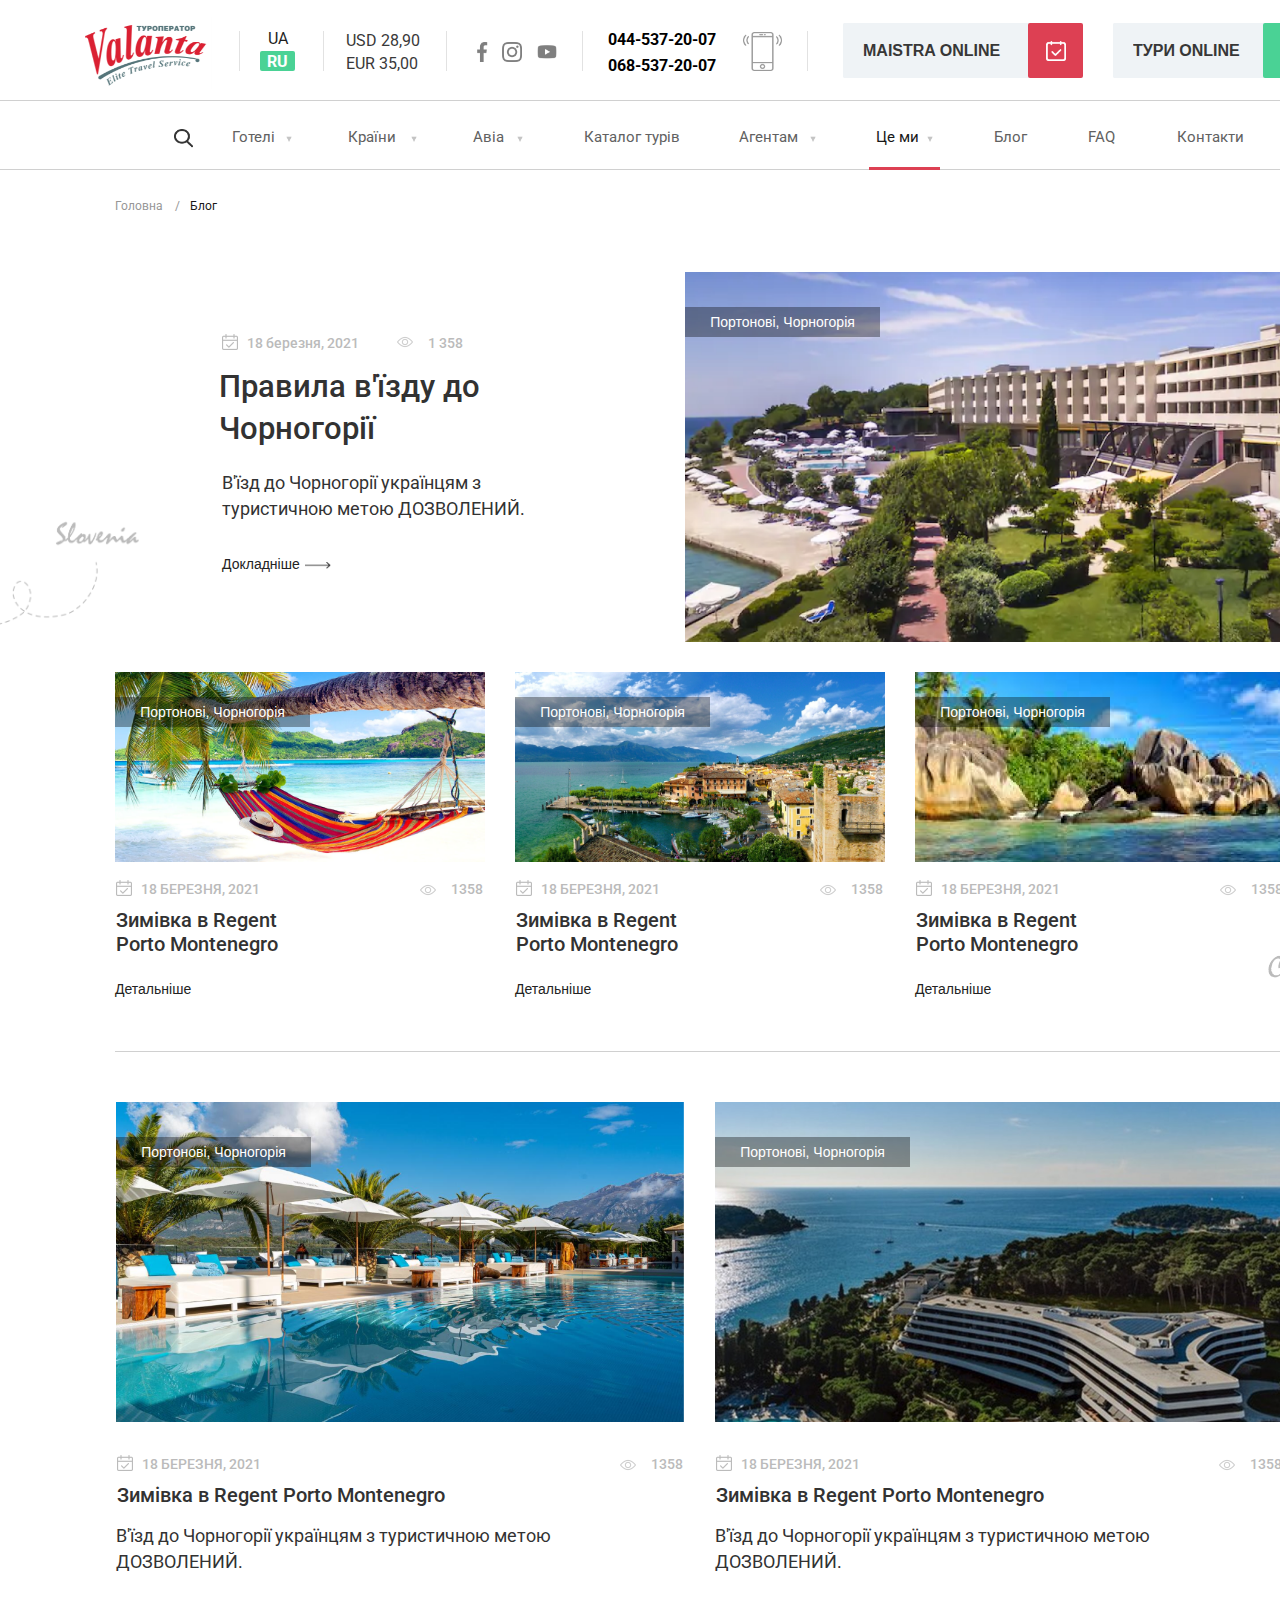
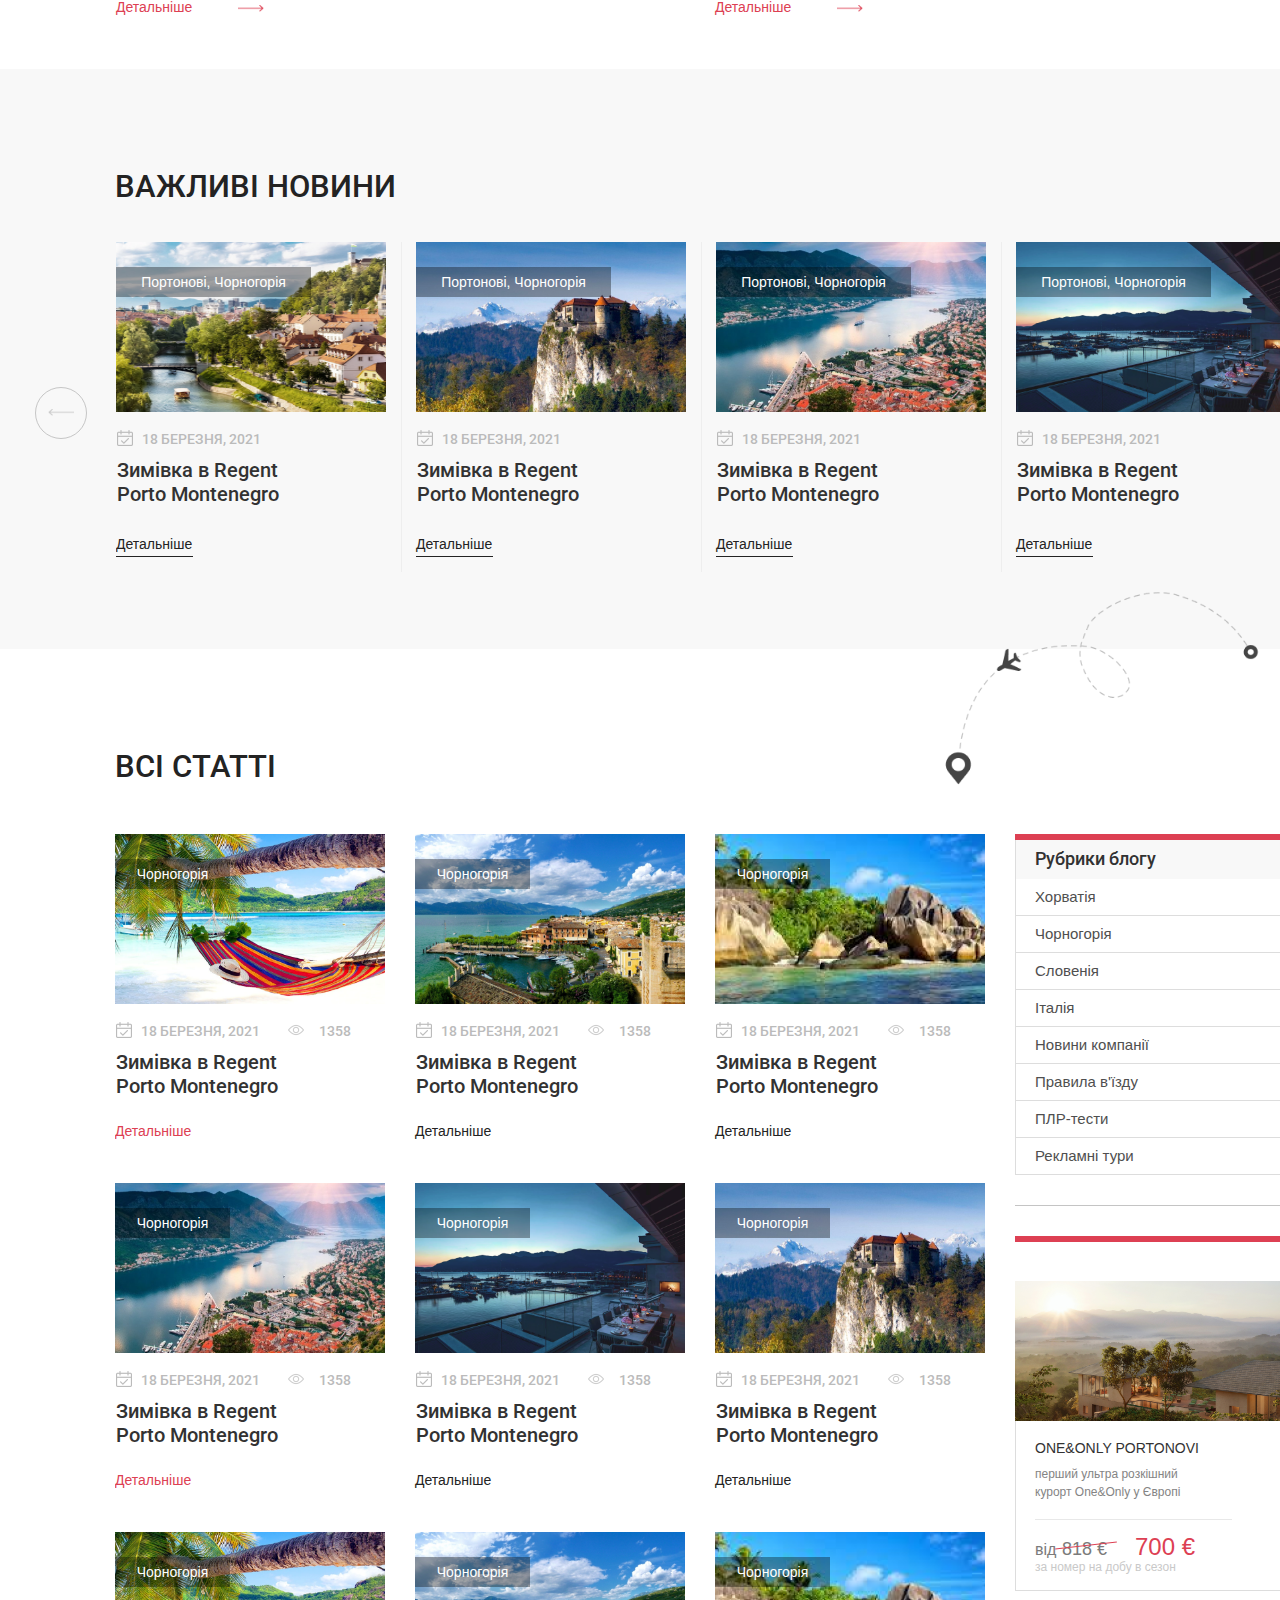
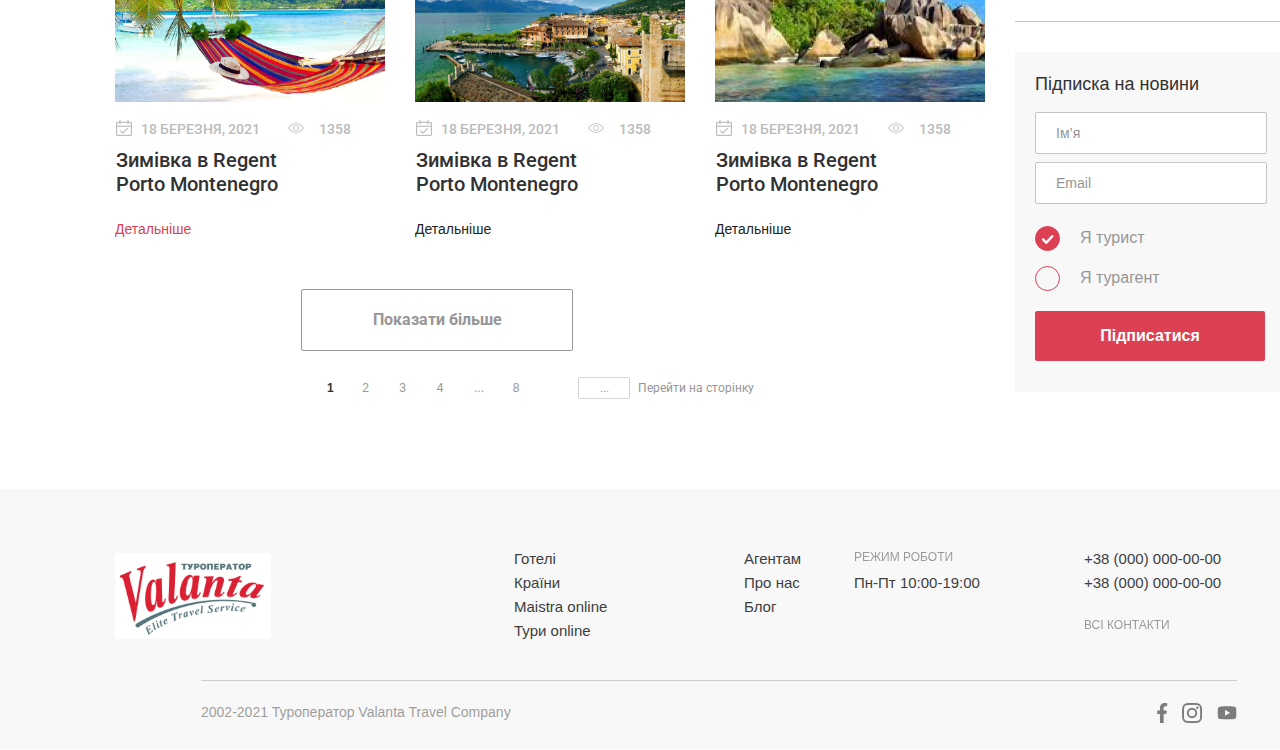
==== index4.html @ 63a4c978 "Project last" ====
<!DOCTYPE html>
<html lang="en">

<head>
    <meta charset="UTF-8">
    <meta http-equiv="X-UA-Compatible" content="IE=edge">
    <meta name="viewport" content="width=device-width, initial-scale=1.0">
    <link href="css/style4.css" rel="stylesheet">
    <link rel="stylesheet" href="./css/all.css">
    <link rel="preconnect" href="https://fonts.googleapis.com">
    <link rel="preconnect" href="https://fonts.gstatic.com" crossorigin>
    <link href="https://fonts.googleapis.com/css2?family=Roboto&display=swap" rel="stylesheet">
    <title>Last Project</title>
</head>

<body>
    <div class="top-line"></div>
    <div class="list-bottom-line"></div>
    <div class="main">
        <div class="top">
            <div class="top-block1">
                <img src="img/logo (1) 1.png">
            </div>
            <div class="dash"></div>
            <div class="top-block2">
                <div class="UA">UA</div>
                <div class="top-blockRU">
                    <div class="RU">RU</div>
                </div>
            </div>
            <div class="dash2"></div>
            <div class="top-block3">
                <div class="cost-1">USD 28,90</div>
                <div class="cost-2">EUR 35,00</div>
            </div>
            <div class="dash3"></div>
            <div class="top-block4">
                <div class="facebook"></div>
                <div class="instagram"></div>
                <div class="youtube"></div>
            </div>
            <div class="dash4"></div>
            <div class="top-block5">
                <div class="number-1">044-537-20-07</div>
                <div class="number-2">068-537-20-07</div>
            </div>
            <div class="smartphone-icon"></div>
            <div class="dash5"></div>
            <form class="top-block6">
                <div class="Maistra-block">
                    <input class="Maistra-ONLINE" placeholder="Maistra ONLINE">
                    <a href="#" class="Maistra-btn">
                        <div class="Check-icon-1"></div>
                    </a>
                </div>
                <div class="TOURS-block">
                    <input class="TOURS-ONLINE" placeholder="Тури ONLINE">
                    <a href="#" class="TOURS-btn">
                        <div class="Check-icon-2"></div>
                    </a>
                </div>
            </form>
        </div>
        <div class="list">
            <div class="search-icon"></div>
            <div class="list-hotels">
                <a href="./index.html" class="list-hotels-link">Готелі
                    <div class="list-polygon-icon-1"></div>
                    <div class="hotels-red-overflow">
                        <div class="hotels-red"></div>
                    </div>
                </a>
                <div class="hotels-block-overflow">
                    <div class="hb-list">
                        <div class="hb-txt-div-1">
                            <a href="./index.html#best-hotels" class="hb-txt">Best hotels</a>
                        </div>
                        <div class="hb-txt-div-2">
                            <a href="./index.html#actual-tours" class="hb-txt">Актуальні тури</a>
                        </div>
                        <div class="hb-txt-div-3">
                            <a href="./index.html#important-news" class="hb-txt">Важливі новини</a>
                        </div>
                        <div class="hb-txt-div-4">
                            <a href="./index.html#blog" class="hb-txt">Блог</a>
                        </div>
                        <div class="hb-txt-div-5">
                            <a href="./index.html#why-choose" class="hb-txt">Чому вибирають нас</a>
                        </div>
                        <div class="hb-txt-div-6">
                            <a href="./index.html#rest-premium-class" class="hb-txt">Відпочинок преміум класу</a>
                        </div>
                        <div class="hb-txt-div-7">
                            <a href="./index.html#exclusive-service" class="hb-txt">Ексклюзивний консьєрж сервіс</a>
                        </div>
                        <div class="hb-txt-div-8">
                            <a href ="./index.html#take-konsultation" class="hb-txt">Отримати консультацію фахівця</a>
                        </div>
                        <div class="hb-txt-div-9">
                            <a href="./index.html#valanta-travel-company" class="hb-txt-1">VALANTA TRAVEL COMPANY у цифрах</a>
                        </div>
                        <div class="hb-txt-div-10">
                            <a href="./index.html#we-proude-of" class="hb-txt">Партнерство з компаніями</a>
                        </div>
                        <div class="hb-txt-div-11">
                            <a href="./index.html#we-offer-exclusive" class="hb-txt-1">Ексклюзивні і справжні вигідні умови співпраці</a>
                        </div>
                    </div>
                </div>
            </div>
            <div class="list-countries">
                <a href="#" class="list-countries-link">Країни
                    <div class="list-polygon-icon-2"></div>
                    <div class="countries-red-overflow">
                        <div class="countries-red"></div>
                    </div>
                </a>
                <div class="countries-block-overflow">
                    <div class="cb-list">
                        <div class="cb-txt-div-1">
                            <a href="#" class="cb-txt">Чартерные рейсы в Хорватию</a>
                        </div>
                        <div class="cb-txt-div-2">
                            <a href="#" class="cb-txt">Регулярные рейсы в Хорватию</a>
                        </div>
                        <div class="cb-txt-div-3">
                            <a href="#" class="cb-txt">Чартерные рейсы в Черногорию</a>
                        </div>
                        <div class="cb-txt-div-4">
                            <a href="#" class="cb-txt">Регулярные рейсы в Черногорию</a>
                        </div>
                        <div class="cb-txt-div-5">
                            <a href="#" class="cb-txt">Авиаперелеты в Италию</a>
                        </div>
                        <div class="cb-txt-div-6">
                            <a href="#" class="cb-txt">Авиаперелеты в Словению</a>
                        </div>
                        <div class="cb-txt-div-7">
                            <a href="#" class="cb-txt">Авиаперелеты по всему миру</a>
                        </div>
                    </div>
                </div>
            </div>
            <div class="list-avia">
                <a href="#" class="list-avia-link">Авіа
                    <div class="list-polygon-icon-3"></div>
                    <div class="avia-red-overflow">
                        <div class="avia-red"></div>
                    </div>
                </a>
                <div class="avia-block-overflow">
                    <div class="ab-list">
                        <div class="ab-txt-div-1">
                            <a href="./index5-1.html" class="ab-txt">Чартерные рейсы в Хорватию</a>
                        </div>
                        <div class="ab-txt-div-2">
                            <a href="#" class="ab-txt">Регулярные рейсы в Хорватию</a>
                        </div>
                        <div class="ab-txt-div-3">
                            <a href="#" class="ab-txt">Чартерные рейсы в Черногорию</a>
                        </div>
                        <div class="ab-txt-div-4">
                            <a href="#" class="ab-txt">Регулярные рейсы в Черногорию</a>
                        </div>
                        <div class="ab-txt-div-5">
                            <a href="#" class="ab-txt">Авиаперелеты в Италию</a>
                        </div>
                        <div class="ab-txt-div-6">
                            <a href="#" class="ab-txt">Авиаперелеты в Словению</a>
                        </div>
                        <div class="ab-txt-div-7">
                            <a href="#" class="ab-txt">Авиаперелеты по всему миру</a>
                        </div>
                    </div>
                </div>
            </div>
            <div class="list-catalog">
                <a href="#" class="list-catalog-link">Каталог турів
                    <div class="catalog-red-overflow">
                        <div class="catalog-red"></div>
                    </div>
                </a>
            </div>
            <div class="list-agents">
                <a href="#" class="list-agents-link">Агентам
                    <div class="list-polygon-icon-4"></div>
                    <div class="agents-red-overflow">
                        <div class="agents-red"></div>
                    </div>
                </a>
                <div class="agents-block-overflow">
                    <div class="agb-list">
                        <div class="agb-txt-div-1">
                            <a href="#" class="agb-txt">Чартерные рейсы в Хорватию</a>
                        </div>
                        <div class="agb-txt-div-2">
                            <a href="#" class="agb-txt">Регулярные рейсы в Хорватию</a>
                        </div>
                        <div class="agb-txt-div-3">
                            <a href="#" class="agb-txt">Чартерные рейсы в Черногорию</a>
                        </div>
                        <div class="agb-txt-div-4">
                            <a href="#" class="agb-txt">Регулярные рейсы в Черногорию</a>
                        </div>
                        <div class="agb-txt-div-5">
                            <a href="#" class="agb-txt">Авиаперелеты в Италию</a>
                        </div>
                        <div class="agb-txt-div-6">
                            <a href="#" class="agb-txt">Авиаперелеты в Словению</a>
                        </div>
                        <div class="agb-txt-div-7">
                            <a href="#" class="agb-txt">Авиаперелеты по всему миру</a>
                        </div>
                    </div>
                </div>
            </div>
            <div class="list-WE">
                <a href="./index6.html" class="list-WE-link" autofocus>Це ми
                    <div class="list-polygon-icon-5"></div>
                    <div class="WE-red-overflow">
                        <div class="WE-red"></div>
                    </div>
                </a>
                <div class="WE-block-overflow">
                    <div class="wb-list">
                        <div class="wb-txt-div-1">
                            <a href="./index6.html#ac-rest-premium-class" class="wb-txt">Преміум відпочинок</a>
                        </div>
                        <div class="wb-txt-div-2">
                            <a href="./index6.html#we-are-your-choise" class="wb-txt">Ми на 100% ваш вибір</a>
                        </div>
                        <div class="wb-txt-div-3">
                            <a href="./index6.html#our-team" class="wb-txt">Наш колектив</a>
                        </div>
                        <div class="wb-txt-div-4">
                            <a href="./index6.html#requisites" class="wb-txt">Реквізити</a>
                        </div>
                        <div class="wb-txt-div-5">
                            <a href="./index6.html#five-points" class="wb-txt-1">Співпраця з туроператором Valanta Travel Company</a>
                        </div>
                    </div>
                </div>
            </div>
            <div class="list-blog">
                <a href="./index4.html" class="list-blog-link" autofocus>Блог
                    <div class="blog-red-overflow">
                        <div class="blog-red"></div>
                    </div>
                </a>
            </div>
            <div class="list-FAQ">
                <a href="./index3.html" class="list-FAQ-link">FAQ
                    <div class="FAQ-red-overflow">
                        <div class="FAQ-red"></div>
                    </div>
                </a>
            </div>
            <div class="list-contacts">
                <a href="./index2.html" class="list-contacts-link">Контакти
                    <div class="contacts-red-overflow">
                        <div class="contacts-red"></div>
                    </div>
                </a>
            </div>
        </div>
        <div class="blog-rules">
            <a href="./index.html" class="br-link-1">Головна</a>
            <div class="br-link-dash">/</div>
            <a href="./index4.html" class="br-link-2">Блог</a>
            <div class="br-date-icon"></div>
            <div class="br-date">18 березня, 2021</div>
            <div class="br-views-icon"></div>
            <div class="br-views">1 358</div>
            <div class="blog-rules-txt">Правила в'їзду до Чорногорії</div>
            <div class="br-txt">В'їзд до Чорногорії українцям з туристичною метою ДОЗВОЛЕНИЙ.</div>
            <div class="br-slovenia"></div>
            <a href="#" class="br-more">Докладніше</a>
            <div class="br-more-arrow"></div>
            <div class="br-portnovi">
                <div class="br-portnovi-txt">Портонові, Чорногорія</div>
            </div>
            <div class="br-block-1">
                <div class="br-block-picture-1">
                    <div class="br-picture-txt">Портонові, Чорногорія</div>
                </div>
                <div class="br-block-date-icon"></div>
                <div class="br-block-date-txt">18 березня, 2021</div>
                <div class="br-block-eye-icon"></div>
                <div class="br-block-eye-number">1358</div>
                <div class="br-block-txt">Зимівка в Regent Porto Montenegro</div>
                <a href="#" class="br-block-more-btn-arrow-point"></a>
                <a href="#" class="br-block-more-btn">Детальніше</a>
                <div class="br-block-more-btn-arrow"></div>
            </div>
            <div class="br-block-2">
                <div class="br-block-picture-2">
                    <div class="br-picture-txt">Портонові, Чорногорія</div>
                </div>
                <div class="br-block-date-icon"></div>
                <div class="br-block-date-txt">18 березня, 2021</div>
                <div class="br-block-eye-icon"></div>
                <div class="br-block-eye-number">1358</div>
                <div class="br-block-txt">Зимівка в Regent Porto Montenegro</div>
                <a href="#" class="br-block-more-btn-arrow-point"></a>
                <a href="#" class="br-block-more-btn">Детальніше</a>
                <div class="br-block-more-btn-arrow"></div>
            </div>
            <div class="br-block-3">
                <div class="br-block-picture-3">
                    <div class="br-picture-txt">Портонові, Чорногорія</div>
                </div>
                <div class="br-block-date-icon"></div>
                <div class="br-block-date-txt">18 березня, 2021</div>
                <div class="br-block-eye-icon"></div>
                <div class="br-block-eye-number">1358</div>
                <div class="br-block-txt">Зимівка в Regent Porto Montenegro</div>
                <a href="#" class="br-block-more-btn-arrow-point"></a>
                <a href="#" class="br-block-more-btn">Детальніше</a>
                <div class="br-block-more-btn-arrow"></div>
            </div>
            <div class="br-croatia"></div>
            <div class="br-line"></div>
            <div class="br-block-4">
                <div class="br-block-picture-4">
                    <div class="br-picture-txt-45">Портонові, Чорногорія</div>
                </div>
                <div class="br-block-date-icon-45"></div>
                <div class="br-block-date-txt-45">18 березня, 2021</div>
                <div class="br-block-eye-icon-45"></div>
                <div class="br-block-eye-number-45">1358</div>
                <div class="br-block-txt-45">Зимівка в Regent Porto Montenegro</div>
                <div class="br-block-txt-2-45">В'їзд до Чорногорії українцям з туристичною метою ДОЗВОЛЕНИЙ.</div>
                <a href="#" class="br-block-more-btn-arrow-45"></a>
                <a href="#" class="br-block-more-btn-45">Детальніше</a>
            </div>
            <div class="br-block-5">
                <div class="br-block-picture-5">
                    <div class="br-picture-txt-45">Портонові, Чорногорія</div>
                </div>
                <div class="br-block-date-icon-45"></div>
                <div class="br-block-date-txt-45">18 березня, 2021</div>
                <div class="br-block-eye-icon-45"></div>
                <div class="br-block-eye-number-45">1358</div>
                <div class="br-block-txt-45">Зимівка в Regent Porto Montenegro</div>
                <div class="br-block-txt-2-45">В'їзд до Чорногорії українцям з туристичною метою ДОЗВОЛЕНИЙ.</div>
                <a href="#" class="br-block-more-btn-arrow-45"></a>
                <a href="#" class="br-block-more-btn-45">Детальніше</a>
            </div>
        </div>
        <div class="blog-important-news">
            <div class="blog-important-news-txt">ВАЖЛИВІ НОВИНИ</div>
            <input checked type="radio" name="bin-point" id="bin-switch1">
            <input type="radio" name="bin-point" id="bin-switch2">
            <input type="radio" name="bin-point" id="bin-switch3">
            <input type="radio" name="bin-point" id="bin-switch4">
            <input type="radio" name="bin-point" id="bin-switch5">
            <div class="blog-important-news-overflow">
                <div class="blog-important-news-all">
                    <div class="bin-block-1">
                        <div class="bin-picture-1">
                            <div class="bin-picture-txt">Портонові, Чорногорія</div>
                        </div>
                        <div class="bin-date-icon"></div>
                        <div class="bin-date-txt">18 березня, 2021</div>
                        <div class="bin-txt">Зимівка в Regent Porto Montenegro</div>
                        <a href="#" class="bin-more-btn">Детальніше</a>
                    </div>
                    <div class="bin-vertical-line"></div>
                    <div class="bin-block-2">
                        <div class="bin-picture-2">
                            <div class="bin-picture-txt">Портонові, Чорногорія</div>
                        </div>
                        <div class="bin-date-icon"></div>
                        <div class="bin-date-txt">18 березня, 2021</div>
                        <div class="bin-txt">Зимівка в Regent Porto Montenegro</div>
                        <a href="#" class="bin-more-btn">Детальніше</a>
                    </div>
                    <div class="bin-vertical-line"></div>
                    <div class="bin-block-3">
                        <div class="bin-picture-3">
                            <div class="bin-picture-txt">Портонові, Чорногорія</div>
                        </div>
                        <div class="bin-date-icon"></div>
                        <div class="bin-date-txt">18 березня, 2021</div>
                        <div class="bin-txt">Зимівка в Regent Porto Montenegro</div>
                        <a href="#" class="bin-more-btn">Детальніше</a>
                    </div>
                    <div class="bin-vertical-line"></div>
                    <div class="bin-block-4">
                        <div class="bin-picture-4">
                            <div class="bin-picture-txt">Портонові, Чорногорія</div>
                        </div>
                        <div class="bin-date-icon"></div>
                        <div class="bin-date-txt">18 березня, 2021</div>
                        <div class="bin-txt">Зимівка в Regent Porto Montenegro</div>
                        <a href="#" class="bin-more-btn">Детальніше</a>
                    </div>
                    <div class="bin-vertical-line"></div>
                    <div class="bin-block-1">
                        <div class="bin-picture-1">
                            <div class="bin-picture-txt">Портонові, Чорногорія</div>
                        </div>
                        <div class="bin-date-icon"></div>
                        <div class="bin-date-txt">18 березня, 2021</div>
                        <div class="bin-txt">Зимівка в Regent Porto Montenegro</div>
                        <a href="#" class="bin-more-btn">Детальніше</a>
                    </div>
                    <div class="bin-vertical-line"></div>
                    <div class="bin-block-2">
                        <div class="bin-picture-2">
                            <div class="bin-picture-txt">Портонові, Чорногорія</div>
                        </div>
                        <div class="bin-date-icon"></div>
                        <div class="bin-date-txt">18 березня, 2021</div>
                        <div class="bin-txt">Зимівка в Regent Porto Montenegro</div>
                        <a href="#" class="bin-more-btn">Детальніше</a>
                    </div>
                    <div class="bin-vertical-line"></div>
                    <div class="bin-block-3">
                        <div class="bin-picture-3">
                            <div class="bin-picture-txt">Портонові, Чорногорія</div>
                        </div>
                        <div class="bin-date-icon"></div>
                        <div class="bin-date-txt">18 березня, 2021</div>
                        <div class="bin-txt">Зимівка в Regent Porto Montenegro</div>
                        <a href="#" class="bin-more-btn">Детальніше</a>
                    </div>
                    <div class="bin-vertical-line"></div>
                    <div class="bin-block-4-4">
                        <div class="bin-picture-4">
                            <div class="bin-picture-txt">Портонові, Чорногорія</div>
                        </div>
                        <div class="bin-date-icon"></div>
                        <div class="bin-date-txt">18 березня, 2021</div>
                        <div class="bin-txt">Зимівка в Regent Porto Montenegro</div>
                        <a href="#" class="bin-more-btn">Детальніше</a>
                    </div>
                </div>
            </div>
            <div class="bin-labels">
                <label class="bin-label1" for="bin-switch1"></label>
                <label class="bin-label2" for="bin-switch2"></label>
                <label class="bin-label3" for="bin-switch3"></label>
                <label class="bin-label4" for="bin-switch4"></label>
                <label class="bin-label5" for="bin-switch5"></label>
            </div>
        </div>
        <input checked type="radio" name="baa-point-more-less" id="baa-switch-less">
        <input type="radio" name="baa-point-more-less" id="baa-switch-more">
        <div class="blog-all-articles">
            <div class="b-airplane"></div>
            <div class="blog-all-articles-txt">всі статті</div>
            <input checked type="radio" name="baa-point" id="baa-switch1">
            <input type="radio" name="baa-point" id="baa-switch2">
            <input type="radio" name="baa-point" id="baa-switch3">
            <input type="radio" name="baa-point" id="baa-switch4">
            <input type="radio" name="baa-point" id="baa-switch5">
            <input type="radio" name="baa-point" id="baa-switch6">
            <input type="radio" name="baa-point" id="baa-switch7">
            <input type="radio" name="baa-point" id="baa-switch8">
            <input type="radio" name="baa-point" id="baa-switchd">
            <div class="blog-all-articles-overflow">
                <div class="blog-all-articles-all">
                    <div class="baa-block-1">
                        <div class="baa-block-picture-1">
                            <div class="baa-picture-txt">Чорногорія</div>
                        </div>
                        <div class="baa-block-date-icon"></div>
                        <div class="baa-block-date-txt">18 березня, 2021</div>
                        <div class="baa-block-eye-icon"></div>
                        <div class="baa-block-eye-number">1358</div>
                        <div class="baa-block-txt">Зимівка в Regent Porto Montenegro</div>
                        <a href="#" class="baa-block-more-btn-arrow-point"></a>
                        <a href="#" class="baa-block-more-btn">Детальніше</a>
                        <div class="baa-block-more-btn-arrow"></div>
                    </div>
                    <div class="baa-block-2">
                        <div class="baa-block-picture-2">
                            <div class="baa-picture-txt">Чорногорія</div>
                        </div>
                        <div class="baa-block-date-icon"></div>
                        <div class="baa-block-date-txt">18 березня, 2021</div>
                        <div class="baa-block-eye-icon"></div>
                        <div class="baa-block-eye-number">1358</div>
                        <div class="baa-block-txt">Зимівка в Regent Porto Montenegro</div>
                        <a href="#" class="baa-block-more-btn-arrow-point"></a>
                        <a href="#" class="baa-block-more-btn">Детальніше</a>
                        <div class="baa-block-more-btn-arrow"></div>
                    </div>
                    <div class="baa-block-3">
                        <div class="baa-block-picture-3">
                            <div class="baa-picture-txt">Чорногорія</div>
                        </div>
                        <div class="baa-block-date-icon"></div>
                        <div class="baa-block-date-txt">18 березня, 2021</div>
                        <div class="baa-block-eye-icon"></div>
                        <div class="baa-block-eye-number">1358</div>
                        <div class="baa-block-txt">Зимівка в Regent Porto Montenegro</div>
                        <a href="#" class="baa-block-more-btn-arrow-point"></a>
                        <a href="#" class="baa-block-more-btn">Детальніше</a>
                        <div class="baa-block-more-btn-arrow"></div>
                    </div>
                    <div class="baa-block-4">
                        <div class="baa-block-picture-4">
                            <div class="baa-picture-txt">Чорногорія</div>
                        </div>
                        <div class="baa-block-date-icon"></div>
                        <div class="baa-block-date-txt">18 березня, 2021</div>
                        <div class="baa-block-eye-icon"></div>
                        <div class="baa-block-eye-number">1358</div>
                        <div class="baa-block-txt">Зимівка в Regent Porto Montenegro</div>
                        <a href="#" class="baa-block-more-btn-arrow-point"></a>
                        <a href="#" class="baa-block-more-btn">Детальніше</a>
                        <div class="baa-block-more-btn-arrow"></div>
                    </div>
                    <div class="baa-block-5">
                        <div class="baa-block-picture-5">
                            <div class="baa-picture-txt">Чорногорія</div>
                        </div>
                        <div class="baa-block-date-icon"></div>
                        <div class="baa-block-date-txt">18 березня, 2021</div>
                        <div class="baa-block-eye-icon"></div>
                        <div class="baa-block-eye-number">1358</div>
                        <div class="baa-block-txt">Зимівка в Regent Porto Montenegro</div>
                        <a href="#" class="baa-block-more-btn-arrow-point"></a>
                        <a href="#" class="baa-block-more-btn">Детальніше</a>
                        <div class="baa-block-more-btn-arrow"></div>
                    </div>
                    <div class="baa-block-6">
                        <div class="baa-block-picture-6">
                            <div class="baa-picture-txt">Чорногорія</div>
                        </div>
                        <div class="baa-block-date-icon"></div>
                        <div class="baa-block-date-txt">18 березня, 2021</div>
                        <div class="baa-block-eye-icon"></div>
                        <div class="baa-block-eye-number">1358</div>
                        <div class="baa-block-txt">Зимівка в Regent Porto Montenegro</div>
                        <a href="#" class="baa-block-more-btn-arrow-point"></a>
                        <a href="#" class="baa-block-more-btn">Детальніше</a>
                        <div class="baa-block-more-btn-arrow"></div>
                    </div>
                    <div class="baa-block-1">
                        <div class="baa-block-picture-1">
                            <div class="baa-picture-txt">Чорногорія</div>
                        </div>
                        <div class="baa-block-date-icon"></div>
                        <div class="baa-block-date-txt">18 березня, 2021</div>
                        <div class="baa-block-eye-icon"></div>
                        <div class="baa-block-eye-number">1358</div>
                        <div class="baa-block-txt">Зимівка в Regent Porto Montenegro</div>
                        <a href="#" class="baa-block-more-btn-arrow-point"></a>
                        <a href="#" class="baa-block-more-btn">Детальніше</a>
                        <div class="baa-block-more-btn-arrow"></div>
                    </div>
                    <div class="baa-block-2">
                        <div class="baa-block-picture-2">
                            <div class="baa-picture-txt">Чорногорія</div>
                        </div>
                        <div class="baa-block-date-icon"></div>
                        <div class="baa-block-date-txt">18 березня, 2021</div>
                        <div class="baa-block-eye-icon"></div>
                        <div class="baa-block-eye-number">1358</div>
                        <div class="baa-block-txt">Зимівка в Regent Porto Montenegro</div>
                        <a href="#" class="baa-block-more-btn-arrow-point"></a>
                        <a href="#" class="baa-block-more-btn">Детальніше</a>
                        <div class="baa-block-more-btn-arrow"></div>
                    </div>
                    <div class="baa-block-3">
                        <div class="baa-block-picture-3">
                            <div class="baa-picture-txt">Чорногорія</div>
                        </div>
                        <div class="baa-block-date-icon"></div>
                        <div class="baa-block-date-txt">18 березня, 2021</div>
                        <div class="baa-block-eye-icon"></div>
                        <div class="baa-block-eye-number">1358</div>
                        <div class="baa-block-txt">Зимівка в Regent Porto Montenegro</div>
                        <a href="#" class="baa-block-more-btn-arrow-point"></a>
                        <a href="#" class="baa-block-more-btn">Детальніше</a>
                        <div class="baa-block-more-btn-arrow"></div>
                    </div>
                    <div class="baa-block-10">
                        <div class="baa-block-picture-10">
                            <div class="baa-picture-txt">Чорногорія</div>
                        </div>
                        <div class="baa-block-date-icon"></div>
                        <div class="baa-block-date-txt">18 березня, 2021</div>
                        <div class="baa-block-eye-icon"></div>
                        <div class="baa-block-eye-number">1358</div>
                        <div class="baa-block-txt">Зимівка в Regent Porto Montenegro</div>
                        <a href="#" class="baa-block-more-btn-arrow-point"></a>
                        <a href="#" class="baa-block-more-btn">Детальніше</a>
                        <div class="baa-block-more-btn-arrow"></div>
                    </div>
                    <div class="baa-block-4">
                        <div class="baa-block-picture-4">
                            <div class="baa-picture-txt">Чорногорія</div>
                        </div>
                        <div class="baa-block-date-icon"></div>
                        <div class="baa-block-date-txt">18 березня, 2021</div>
                        <div class="baa-block-eye-icon"></div>
                        <div class="baa-block-eye-number">1358</div>
                        <div class="baa-block-txt">Зимівка в Regent Porto Montenegro</div>
                        <a href="#" class="baa-block-more-btn-arrow-point"></a>
                        <a href="#" class="baa-block-more-btn">Детальніше</a>
                        <div class="baa-block-more-btn-arrow"></div>
                    </div>
                    <div class="baa-block-5">
                        <div class="baa-block-picture-5">
                            <div class="baa-picture-txt">Чорногорія</div>
                        </div>
                        <div class="baa-block-date-icon"></div>
                        <div class="baa-block-date-txt">18 березня, 2021</div>
                        <div class="baa-block-eye-icon"></div>
                        <div class="baa-block-eye-number">1358</div>
                        <div class="baa-block-txt">Зимівка в Regent Porto Montenegro</div>
                        <a href="#" class="baa-block-more-btn-arrow-point"></a>
                        <a href="#" class="baa-block-more-btn">Детальніше</a>
                        <div class="baa-block-more-btn-arrow"></div>
                    </div>
                    <div class="baa-block-6">
                        <div class="baa-block-picture-6">
                            <div class="baa-picture-txt">Чорногорія</div>
                        </div>
                        <div class="baa-block-date-icon"></div>
                        <div class="baa-block-date-txt">18 березня, 2021</div>
                        <div class="baa-block-eye-icon"></div>
                        <div class="baa-block-eye-number">1358</div>
                        <div class="baa-block-txt">Зимівка в Regent Porto Montenegro</div>
                        <a href="#" class="baa-block-more-btn-arrow-point"></a>
                        <a href="#" class="baa-block-more-btn">Детальніше</a>
                        <div class="baa-block-more-btn-arrow"></div>
                    </div>
                    <div class="baa-block-1">
                        <div class="baa-block-picture-1">
                            <div class="baa-picture-txt">Чорногорія</div>
                        </div>
                        <div class="baa-block-date-icon"></div>
                        <div class="baa-block-date-txt">18 березня, 2021</div>
                        <div class="baa-block-eye-icon"></div>
                        <div class="baa-block-eye-number">1358</div>
                        <div class="baa-block-txt">Зимівка в Regent Porto Montenegro</div>
                        <a href="#" class="baa-block-more-btn-arrow-point"></a>
                        <a href="#" class="baa-block-more-btn">Детальніше</a>
                        <div class="baa-block-more-btn-arrow"></div>
                    </div>
                    <div class="baa-block-2">
                        <div class="baa-block-picture-2">
                            <div class="baa-picture-txt">Чорногорія</div>
                        </div>
                        <div class="baa-block-date-icon"></div>
                        <div class="baa-block-date-txt">18 березня, 2021</div>
                        <div class="baa-block-eye-icon"></div>
                        <div class="baa-block-eye-number">1358</div>
                        <div class="baa-block-txt">Зимівка в Regent Porto Montenegro</div>
                        <a href="#" class="baa-block-more-btn-arrow-point"></a>
                        <a href="#" class="baa-block-more-btn">Детальніше</a>
                        <div class="baa-block-more-btn-arrow"></div>
                    </div>
                    <div class="baa-block-3">
                        <div class="baa-block-picture-3">
                            <div class="baa-picture-txt">Чорногорія</div>
                        </div>
                        <div class="baa-block-date-icon"></div>
                        <div class="baa-block-date-txt">18 березня, 2021</div>
                        <div class="baa-block-eye-icon"></div>
                        <div class="baa-block-eye-number">1358</div>
                        <div class="baa-block-txt">Зимівка в Regent Porto Montenegro</div>
                        <a href="#" class="baa-block-more-btn-arrow-point"></a>
                        <a href="#" class="baa-block-more-btn">Детальніше</a>
                        <div class="baa-block-more-btn-arrow"></div>
                    </div>
                    <div class="baa-block-4">
                        <div class="baa-block-picture-4">
                            <div class="baa-picture-txt">Чорногорія</div>
                        </div>
                        <div class="baa-block-date-icon"></div>
                        <div class="baa-block-date-txt">18 березня, 2021</div>
                        <div class="baa-block-eye-icon"></div>
                        <div class="baa-block-eye-number">1358</div>
                        <div class="baa-block-txt">Зимівка в Regent Porto Montenegro</div>
                        <a href="#" class="baa-block-more-btn-arrow-point"></a>
                        <a href="#" class="baa-block-more-btn">Детальніше</a>
                        <div class="baa-block-more-btn-arrow"></div>
                    </div>
                    <div class="baa-block-5">
                        <div class="baa-block-picture-5">
                            <div class="baa-picture-txt">Чорногорія</div>
                        </div>
                        <div class="baa-block-date-icon"></div>
                        <div class="baa-block-date-txt">18 березня, 2021</div>
                        <div class="baa-block-eye-icon"></div>
                        <div class="baa-block-eye-number">1358</div>
                        <div class="baa-block-txt">Зимівка в Regent Porto Montenegro</div>
                        <a href="#" class="baa-block-more-btn-arrow-point"></a>
                        <a href="#" class="baa-block-more-btn">Детальніше</a>
                        <div class="baa-block-more-btn-arrow"></div>
                    </div>
                    <div class="baa-block-6">
                        <div class="baa-block-picture-6">
                            <div class="baa-picture-txt">Чорногорія</div>
                        </div>
                        <div class="baa-block-date-icon"></div>
                        <div class="baa-block-date-txt">18 березня, 2021</div>
                        <div class="baa-block-eye-icon"></div>
                        <div class="baa-block-eye-number">1358</div>
                        <div class="baa-block-txt">Зимівка в Regent Porto Montenegro</div>
                        <a href="#" class="baa-block-more-btn-arrow-point"></a>
                        <a href="#" class="baa-block-more-btn">Детальніше</a>
                        <div class="baa-block-more-btn-arrow"></div>
                    </div>
                    <div class="baa-block-10">
                        <div class="baa-block-picture-10">
                            <div class="baa-picture-txt">Чорногорія</div>
                        </div>
                        <div class="baa-block-date-icon"></div>
                        <div class="baa-block-date-txt">18 березня, 2021</div>
                        <div class="baa-block-eye-icon"></div>
                        <div class="baa-block-eye-number">1358</div>
                        <div class="baa-block-txt">Зимівка в Regent Porto Montenegro</div>
                        <a href="#" class="baa-block-more-btn-arrow-point"></a>
                        <a href="#" class="baa-block-more-btn">Детальніше</a>
                        <div class="baa-block-more-btn-arrow"></div>
                    </div>
                    <div class="baa-block-1">
                        <div class="baa-block-picture-1">
                            <div class="baa-picture-txt">Чорногорія</div>
                        </div>
                        <div class="baa-block-date-icon"></div>
                        <div class="baa-block-date-txt">18 березня, 2021</div>
                        <div class="baa-block-eye-icon"></div>
                        <div class="baa-block-eye-number">1358</div>
                        <div class="baa-block-txt">Зимівка в Regent Porto Montenegro</div>
                        <a href="#" class="baa-block-more-btn-arrow-point"></a>
                        <a href="#" class="baa-block-more-btn">Детальніше</a>
                        <div class="baa-block-more-btn-arrow"></div>
                    </div>
                    <div class="baa-block-2">
                        <div class="baa-block-picture-2">
                            <div class="baa-picture-txt">Чорногорія</div>
                        </div>
                        <div class="baa-block-date-icon"></div>
                        <div class="baa-block-date-txt">18 березня, 2021</div>
                        <div class="baa-block-eye-icon"></div>
                        <div class="baa-block-eye-number">1358</div>
                        <div class="baa-block-txt">Зимівка в Regent Porto Montenegro</div>
                        <a href="#" class="baa-block-more-btn-arrow-point"></a>
                        <a href="#" class="baa-block-more-btn">Детальніше</a>
                        <div class="baa-block-more-btn-arrow"></div>
                    </div>
                    <div class="baa-block-3">
                        <div class="baa-block-picture-3">
                            <div class="baa-picture-txt">Чорногорія</div>
                        </div>
                        <div class="baa-block-date-icon"></div>
                        <div class="baa-block-date-txt">18 березня, 2021</div>
                        <div class="baa-block-eye-icon"></div>
                        <div class="baa-block-eye-number">1358</div>
                        <div class="baa-block-txt">Зимівка в Regent Porto Montenegro</div>
                        <a href="#" class="baa-block-more-btn-arrow-point"></a>
                        <a href="#" class="baa-block-more-btn">Детальніше</a>
                        <div class="baa-block-more-btn-arrow"></div>
                    </div>
                    <div class="baa-block-4">
                        <div class="baa-block-picture-4">
                            <div class="baa-picture-txt">Чорногорія</div>
                        </div>
                        <div class="baa-block-date-icon"></div>
                        <div class="baa-block-date-txt">18 березня, 2021</div>
                        <div class="baa-block-eye-icon"></div>
                        <div class="baa-block-eye-number">1358</div>
                        <div class="baa-block-txt">Зимівка в Regent Porto Montenegro</div>
                        <a href="#" class="baa-block-more-btn-arrow-point"></a>
                        <a href="#" class="baa-block-more-btn">Детальніше</a>
                        <div class="baa-block-more-btn-arrow"></div>
                    </div>
                    <div class="baa-block-5">
                        <div class="baa-block-picture-5">
                            <div class="baa-picture-txt">Чорногорія</div>
                        </div>
                        <div class="baa-block-date-icon"></div>
                        <div class="baa-block-date-txt">18 березня, 2021</div>
                        <div class="baa-block-eye-icon"></div>
                        <div class="baa-block-eye-number">1358</div>
                        <div class="baa-block-txt">Зимівка в Regent Porto Montenegro</div>
                        <a href="#" class="baa-block-more-btn-arrow-point"></a>
                        <a href="#" class="baa-block-more-btn">Детальніше</a>
                        <div class="baa-block-more-btn-arrow"></div>
                    </div>
                    <div class="baa-block-6">
                        <div class="baa-block-picture-6">
                            <div class="baa-picture-txt">Чорногорія</div>
                        </div>
                        <div class="baa-block-date-icon"></div>
                        <div class="baa-block-date-txt">18 березня, 2021</div>
                        <div class="baa-block-eye-icon"></div>
                        <div class="baa-block-eye-number">1358</div>
                        <div class="baa-block-txt">Зимівка в Regent Porto Montenegro</div>
                        <a href="#" class="baa-block-more-btn-arrow-point"></a>
                        <a href="#" class="baa-block-more-btn">Детальніше</a>
                        <div class="baa-block-more-btn-arrow"></div>
                    </div>
                    <div class="baa-block-1">
                        <div class="baa-block-picture-1">
                            <div class="baa-picture-txt">Чорногорія</div>
                        </div>
                        <div class="baa-block-date-icon"></div>
                        <div class="baa-block-date-txt">18 березня, 2021</div>
                        <div class="baa-block-eye-icon"></div>
                        <div class="baa-block-eye-number">1358</div>
                        <div class="baa-block-txt">Зимівка в Regent Porto Montenegro</div>
                        <a href="#" class="baa-block-more-btn-arrow-point"></a>
                        <a href="#" class="baa-block-more-btn">Детальніше</a>
                        <div class="baa-block-more-btn-arrow"></div>
                    </div>
                    <div class="baa-block-2">
                        <div class="baa-block-picture-2">
                            <div class="baa-picture-txt">Чорногорія</div>
                        </div>
                        <div class="baa-block-date-icon"></div>
                        <div class="baa-block-date-txt">18 березня, 2021</div>
                        <div class="baa-block-eye-icon"></div>
                        <div class="baa-block-eye-number">1358</div>
                        <div class="baa-block-txt">Зимівка в Regent Porto Montenegro</div>
                        <a href="#" class="baa-block-more-btn-arrow-point"></a>
                        <a href="#" class="baa-block-more-btn">Детальніше</a>
                        <div class="baa-block-more-btn-arrow"></div>
                    </div>
                    <div class="baa-block-3">
                        <div class="baa-block-picture-3">
                            <div class="baa-picture-txt">Чорногорія</div>
                        </div>
                        <div class="baa-block-date-icon"></div>
                        <div class="baa-block-date-txt">18 березня, 2021</div>
                        <div class="baa-block-eye-icon"></div>
                        <div class="baa-block-eye-number">1358</div>
                        <div class="baa-block-txt">Зимівка в Regent Porto Montenegro</div>
                        <a href="#" class="baa-block-more-btn-arrow-point"></a>
                        <a href="#" class="baa-block-more-btn">Детальніше</a>
                        <div class="baa-block-more-btn-arrow"></div>
                    </div>
                    <div class="baa-block-10">
                        <div class="baa-block-picture-10">
                            <div class="baa-picture-txt">Чорногорія</div>
                        </div>
                        <div class="baa-block-date-icon"></div>
                        <div class="baa-block-date-txt">18 березня, 2021</div>
                        <div class="baa-block-eye-icon"></div>
                        <div class="baa-block-eye-number">1358</div>
                        <div class="baa-block-txt">Зимівка в Regent Porto Montenegro</div>
                        <a href="#" class="baa-block-more-btn-arrow-point"></a>
                        <a href="#" class="baa-block-more-btn">Детальніше</a>
                        <div class="baa-block-more-btn-arrow"></div>
                    </div>
                </div>
            </div>
            <input class="baa-search-page" placeholder="...">
            <a href="#" class="baa-search-page-txt">Перейти на сторінку</a>
            <div class="baa-labels-overflow">
                <div class="baa-labels">
                    <label class="baa-label1" for="baa-switch1">1</label>
                    <label class="baa-label2" for="baa-switch2">2</label>
                    <label class="baa-label3" for="baa-switch3">3</label>
                    <label class="baa-label4" for="baa-switch4">4</label>
                    <label class="baa-label5" for="baa-switch5">5</label>
                    <label class="baa-label6" for="baa-switch6">6</label>
                    <label class="baa-label7" for="baa-switch7">7</label>
                    <label class="baa-label-dots" for="baa-switchd">...</label>
                    <label class="baa-label8" for="baa-switch8">8</label>
                </div>
            </div>
            <label class="baa-show-more-label" for="baa-switch-more">Показати більше</label>
            <label class="baa-show-less-label" for="baa-switch-less">Сховати всі варіанти</label>
            <div class="sidebar">
                <div class="sidebar-blog-categories">
                    <div class="sbc-left-line"></div>
                    <div class="sbc-right-line"></div>
                    <div class="sbc-block">
                        <div class="sbc-block-red"></div>
                        <div class="sbc-block-txt">Рубрики блогу</div>
                    </div>
                    <div class="sbc-horvat">Хорватія</div>
                    <div class="sbc-horvat-line"></div>
                    <div class="sbc-chornogor">Чорногорія</div>
                    <div class="sbc-chornogor-line"></div>
                    <div class="sbc-slovenia">Словенія</div>
                    <div class="sbc-slovenia-line"></div>
                    <div class="sbc-italia">Італія</div>
                    <div class="sbc-italia-line"></div>
                    <div class="sbc-news">Новини компанії</div>
                    <div class="sbc-news-line"></div>
                    <div class="sbc-rules">Правила в'їзду</div>
                    <div class="sbc-rules-line"></div>
                    <div class="sbc-tests">ПЛР-тести</div>
                    <div class="sbc-tests-line"></div>
                    <div class="sbc-tours">Рекламні тури</div>
                    <div class="sbc-tours-line"></div>
                </div>
                <div class="sidebar-line"></div>
                <div class="sidebar-promotional-tours">
                    <div class="spt-block-red"></div>
                    <div class="spt-block-txt"></div>
                    <div class="spt-card">
                        <div class="spt-card-img"></div>
                        <div class="spt-card-txt">One&Only Portonovi</div>
                        <div class="spt-card-txt-2">перший ультра розкішний курорт One&Only у Європі</div>
                        <div class="spt-card-line"></div>
                        <div class="spt-card-cost-crossed-txt">від</div>
                        <div class="spt-card-cost-crossed">818 €</div>
                        <div class="spt-card-cost-cross"></div>
                        <div class="spt-card-cost">700 €</div>
                        <div class="spt-card-cost-txt">за номер на добу в сезон</div>
                    </div>
                </div>
                <div class="sidebar-line"></div>
                <div class="sidebar-subscribe-on-news">
                    <div class="sson-txt">Підписка на новини</div>
                    <input class="sson-name" placeholder="Ім’я">
                    <input class="sson-email" placeholder="Email">
                    <input checked id="sson-check-1" type="radio" name="sson-point">
                    <input id="sson-check-2" type="radio" name="sson-point">
                    <div class="sson-labels">
                        <label class="sson-label-1" for="sson-check-1"></label>
                        <label class="sson-label-2" for="sson-check-2"></label>
                    </div>
                    <div class="sson-label-txt-1">Я турист</div>
                    <div class="sson-label-txt-2">Я турагент</div>
                    <a href="#" class="sson-btn">Підписатися</a>
                </div>
            </div>
        </div>
        <div class="blog-bottom">
            <div class="b-logo"></div>
            <a href="./index.html" class="b-link-1">Готелі</a>
            <a href="#" class="b-link-2">Країни</a>
            <a href="#" class="b-link-3">Maistra online</a>
            <a href="#" class="b-link-4">Тури online</a>
            <a href="#" class="b-link-5">Агентам</a>
            <a href="./index6.html" class="b-link-6">Про нас</a>
            <a href="./index4.html" class="b-link-7">Блог</a>
            <div class="b-txt-1">Режим роботи</div>
            <div class="b-txt-2">Пн-Пт 10:00-19:00</div>
            <div class="b-nuber-1">+38 (000) 000-00-00</div>
            <div class="b-nuber-2">+38 (000) 000-00-00</div>
            <div class="b-contacts">Всі контакти</div>
            <div class="b-bottom-line"></div>
            <div class="b-bottom-txt">2002-2021 Туроператор Valanta Travel Company</div>
            <div class="b-facebook"></div>
            <div class="b-instagram"></div>
            <div class="b-youtube"></div>
        </div>
    </div>
</body>
---- css/style4.css ----
body{
    font-family: 'Roboto', sans-serif;
    margin: 0em;
    padding: 0em;
    margin-right: calc(-1 * (100vw - 100%));
}
.main{
    position: relative;
    width: 1400px;
    height: 3950px;
    margin: 0 auto;
    padding: 0 auto;
    background: #FFFFFF;
}
.top{
    position: relative;
    width: 1400px;
    height: 100px;
    margin: 0%;
}
.top-line{
    position: absolute;
    width: 100vw;
    min-width: 1400px;
    height: 1px;
    top: 100px;
    margin: 0%;
    background: #D0D0D0;
    z-index: 1;
}
.list-bottom-line{
    position: absolute;
    width: 100vw;
    min-width: 1400px;
    height: 1px;
    top: 169px;
    background: #D0D0D0;
    z-index: 1;
}
.top-block1{
    position: absolute;
    top: 17px;
    left: 81px;
    width: 131px;
    height: 72px;
}
img{
    width: 131px;
    height: 72px;
}
.dash{
    position: absolute;
    top: 31px;
    left: 239px;
    width: 1px;
    height: 40px;
    background: #E2E2E2;
}
.top-block2{
    position: absolute;
    width: 35px;
    height: 43px;
    left: 260px;
    top: 28px;
    align-items: center;
}
.UA{
    position: absolute;
    width: 35px;
    height: 21px;
    font-style: normal;
    font-weight: normal;
    font-size: 16px;
    line-height: 21px;
    text-align: center;
    color: #1F1F1F;
}
.top-blockRU{
    position: absolute;
    top: 23px;
    align-items: center;
    width: 35px;
    height: 20px;
    border-radius: 2px;
    background: #4AD295;
}
.RU{
    font-style: normal;
    font-weight: bold;
    font-size: 16px;
    line-height: 21px;
    text-align: center;
    color: #FFFFFF;
    
}
.dash2{
    position: absolute;
    width: 1px;
    height: 40px;
    left: 323px;
    top: 31px;
    background: #E2E2E2;
}
.top-block3{
    position: absolute;
    width: 75px;
    height: 42px;
    left: 346px;
    top: 31px;
}
.cost-1{
    position: absolute;
    font-style: normal;
    font-weight: normal;
    font-size: 16px;
    line-height: 19px;
    color: #393939;
}
.cost-2{
    position: absolute;
    top: 23px;
    font-style: normal;
    font-weight: normal;
    font-size: 16px;
    line-height: 19px;
    color: #393939;
}
.dash3{
    position: absolute;
    width: 1px;
    height: 40px;
    left: 446px;
    top: 31px;
    background: #E2E2E2;
}
.top-block4{
    position: absolute;
    width: 85px;
    height: 20px;
    left: 472px;
    top: 42px;
}
.facebook{
    position: absolute;
    width: 20px;
    height: 20px;
    background: no-repeat url(../img/png-icons/facebook\ 1.png) center;
    background-size: 20px 20px;
}
.instagram{
    position: absolute;
    width: 20px;
    height: 20px;
    left: 30px;
    background: no-repeat url(../img/png-icons/instagram\ \(1\)\ 1.png);
    background-size: 20px 20px;
}
.youtube{
    position: absolute;
    width: 20px;
    height: 20px;
    left: 65px;
    background: no-repeat url(../img/png-icons/youtube\ 1.png);
    background-size: 20px 20px;
}
.dash4{
    position: absolute;
    width: 1px;
    height: 40px;
    left: 582px;
    top: 31px;
    background: #E2E2E2;
}
.top-block5{
    position: absolute;
    width: 128px;
    height: 47px;
    left: 608px;
    top: 29px;
}
.number-1,
.number-2{
    position: absolute;
    font-style: normal;
    font-family: 'Roboto', sans-serif;
    font-weight: 700;
    font-size: 16px;
    line-height: 21px;
    text-align: center;
}
.number-2{
    top: 26px;
}
.smartphone-icon{
    position: absolute;
    width: 39px;
    height: 39px;
    left: 743px;
    top: 32px;
    background: url(../img/png-icons/smartphone\ 1.png);
    background-size: 39px 39px;
}
.dash5{
    position: absolute;
    width: 1px;
    height: 40px;
    left: 807px;
    top: 31px;
    background: #E2E2E2;
}
.top-block6{
    position: absolute;
    width: 475px;
    height: 55px;
    left: 843px;
    top: 23px;
}
.Maistra-block,
.TOURS-block{
    position: absolute;
    width: 240px;
    height: 55px;
    background: #EFF3F6;
    border-radius: 2px;
    outline: none;
    border: none;
}
.TOURS-block{
    width: 205px;
    left: 270px;
}
.Maistra-ONLINE,
.TOURS-ONLINE{
    position: absolute;
    height: 55px;
    padding: 0px 20px 0px 20px;
    background: #EFF3F6;
    border-radius: 2px;
    outline: none;
    border: none;
    font-family: 'Montserrat', sans-serif;
    font-style: normal;
    font-weight: 600;
    font-size: 16px;
    line-height: 20px;
    text-transform: uppercase;
    color: #373737;
}
.Maistra-ONLINE{
    width: 145px;
}
.TOURS-ONLINE{
    width: 110px;
}
.Maistra-ONLINE::placeholder,
.TOURS-ONLINE::placeholder{
    color: #373737;
}
.Check-icon-1,
.Check-icon-2{
    position: absolute;
    top: 17.5px;
    left: 17.5px;
    width: 20px;
    height: 20px;
}
.Check-icon-1{
    background: no-repeat url(../img/png-icons/book\ 1.png);
    background-size: 20px 20px;
}
.Check-icon-2{
    background: no-repeat url(../img/png-icons/Frame\ 18.png);
    background-size: 20px 20px;
}
.Maistra-btn{
    position: absolute;
    width: 55px;
    height: 55px;
    left: 185px;
    background: #DD4053;
    border-radius: 2px;
}
.TOURS-btn{
    position: absolute;
    width: 55px;
    height: 55px;
    left: 150px;
    background: #4AD295;
    border-radius: 2px;
}

.list{
    position: relative;
    width: 1400px;
    height: 69px;
    top: 1px;
    left: 0px; 
}
.search-icon{
    position: absolute;
    top: 28px;
    left: 174px;
    width: 19px;
    height: 19px;
    background: no-repeat url(../img/png-icons/search.png);
    background-size: 19px 19px;
}
.list-hotels,
.list-countries,
.list-avia,
.list-catalog,
.list-agents,
.list-WE,
.list-blog,
.list-FAQ,
.list-contacts{
    position: absolute;
    height: 42px;
    top: 27px;
    transition: 300ms;
}
.list-polygon-icon-1,
.list-polygon-icon-2,
.list-polygon-icon-3,
.list-polygon-icon-4,
.list-polygon-icon-5{
    position: absolute;
    width: 6px;
    height: 6px;
    top: 8px;
    right: 0px;
    background: no-repeat url(../img/png-icons/Polygon\ 6.png);
    background-size: 6px 6px;
    transition: 500ms;
}
.list-hotels:hover .list-hotels-link .list-polygon-icon-1,
.list-countries:hover .list-countries-link .list-polygon-icon-2,
.list-avia:hover .list-avia-link .list-polygon-icon-3,
.list-agents:hover .list-agents-link .list-polygon-icon-4,
.list-WE:hover .list-WE-link .list-polygon-icon-5{
    transform: matrix(-1, -0.0001, 0, -1, 0, 0);
    -ms-transform: matrix(-1, -0.0001, 0, -1, 0, 0);
    -webkit-transform:matrix(-1, -0.0001, 0, -1, 0, 0);
}
.list-hotels-link,
.list-countries-link,
.list-avia-link,
.list-catalog-link,
.list-agents-link,
.list-WE-link,
.list-blog-link,
.list-FAQ-link,
.list-contacts-link{
    position: absolute;
    height: 42px;
    width: 50px;
    font-family: 'Roboto', sans-serif;
    font-style: normal;
    font-weight: 400;
    font-size: 15px;
    line-height: 19px;
    text-decoration: none;
    color: #616161;
    outline: none;
    transition: 300ms;
}
.hotels-red-overflow,
.countries-red-overflow,
.avia-red-overflow,
.catalog-red-overflow,
.agents-red-overflow,
.WE-red-overflow,
.blog-red-overflow,
.FAQ-red-overflow,
.contacts-red-overflow{
    position: absolute;
    overflow: hidden;
    width: 210px;
    height: 3px;
    top: 39px;
    left: -7px;
    z-index: -1;
    transition: 300ms;
}
.hotels-red,
.countries-red,
.avia-red,
.catalog-red,
.agents-red,
.WE-red,
.blog-red,
.FAQ-red,
.contacts-red{
    position: absolute;
    width: 210px;
    height: 3px;
    top: 5px;
    background: #DD4053;
    transition: 300ms;
}
.hotels-block-overflow,
.countries-block-overflow,
.avia-block-overflow,
.agents-block-overflow,
.WE-block-overflow{
    position: absolute;
    width: 210px;
    height: 230.5px;
    top: 42px;
    left: -7px;
    z-index: -2;
    overflow: hidden;
}
.hb-list,
.cb-list,
.ab-list,
.agb-list,
.wb-list{
    position: absolute;
    width: 210px;
    height: 230.5px;
    top: -230.5px;
    background: #FFFFFF;
    border: 0.5px solid #DDDDDD;
    border-top: none;
    box-sizing: border-box;
    transition: 500ms;
}
.list-hotels-link:focus,
.list-hotels:hover .list-hotels-link,
.list-countries-link:focus,
.list-countries:hover .list-countries-link,
.list-avia-link:focus,
.list-avia:hover .list-avia-link,
.list-catalog-link:focus,
.list-catalog:hover .list-catalog-link,
.list-agents-link:focus,
.list-agents:hover .list-agents-link,
.list-WE-link:focus,
.list-WE:hover .list-WE-link,
.list-blog-link:focus,
.list-blog:hover .list-blog-link,
.list-FAQ-link:focus,
.list-FAQ:hover .list-FAQ-link,
.list-contacts-link:focus,
.list-contacts:hover .list-contacts-link{
    color: #171717;
}
.list-hotels-link:focus .hotels-red-overflow .hotels-red{
    top: 0px;
    width: 74px;
}
.list-countries-link:focus .countries-red-overflow .countries-red{
    top: 0px;
    width: 83px;
}
.list-avia-link:focus .avia-red-overflow .avia-red{
    top: 0px;
    width: 64px;
}
.list-catalog-link:focus .catalog-red-overflow .catalog-red{
    top: 0px;
}
.list-agents-link:focus .agents-red-overflow .agents-red{
    top: 0px;
    width: 91px;
}
.list-WE-link:focus .WE-red-overflow .WE-red{
    top: 0px;
    width: 71px;
}
.list-blog-link:focus .blog-red-overflow .blog-red{
    top: 0px;
}
.list-FAQ-link:focus .FAQ-red-overflow .FAQ-red{
    top: 0px;
}
.list-contacts-link:focus .contacts-red-overflow .contacts-red{
    top: 0px;
}
.list-hotels:hover .hotels-block-overflow,
.list-countries:hover .countries-block-overflow,
.list-avia:hover .avia-block-overflow,
.list-agents:hover .agents-block-overflow,
.list-WE:hover .WE-block-overflow{
    z-index: 1;
}
.list-hotels:hover .hotels-red-overflow,
.list-countries:hover .countries-red-overflow,
.list-avia:hover .avia-red-overflow,
.list-catalog:hover .catalog-red-overflow,
.list-agents:hover .agents-red-overflow,
.list-WE:hover .WE-red-overflow,
.list-blog:hover .blog-red-overflow,
.list-FAQ:hover .FAQ-red-overflow,
.list-contacts:hover .contacts-red-overflow,
.list-hotels-link:focus .hotels-red-overflow,
.list-countries-link:focus .countries-red-overflow,
.list-avia-link:focus .avia-red-overflow,
.list-catalog-link:focus .catalog-red-overflow,
.list-agents-link:focus .agents-red-overflow,
.list-WE-link:focus .WE-red-overflow,
.list-blog-link:focus .blog-red-overflow,
.list-FAQ-link:focus .FAQ-red-overflow,
.list-contacts-link:focus .contacts-red-overflow{
    z-index: 2;
}
.list-countries:hover .countries-block-overflow .cb-list,
.list-countries:hover .list-countries-link .countries-red,
.list-avia:hover .avia-block-overflow .ab-list,
.list-avia:hover .list-avia-link .avia-red,
.list-agents:hover .agents-block-overflow .agb-list,
.list-agents:hover .list-agents-link .agents-red{
    top: 0px;
    width: 210px;
}
.list-hotels:hover .hotels-block-overflow .hb-list,
.list-hotels:hover .list-hotels-link .hotels-red{
    top: 0px;
    width: 198px;
}
.list-WE:hover .WE-block-overflow .wb-list,
.list-WE:hover .list-WE-link .WE-red{
    top: 0px;
    width: 176px;
}
.list-catalog:hover .list-catalog-link .catalog-red{
    top: 0px;
    width: 119px;
}
.list-blog:hover .list-blog-link .blog-red{
    top: 0px;
    width: 50px;
}
.list-FAQ:hover .list-FAQ-link .FAQ-red{
    top: 0px;
    width: 47px;
}
.list-contacts:hover .list-contacts-link .contacts-red{
    top: 0px;
    width: 87px;
}
.hb-txt-div-1,
.hb-txt-div-2,
.hb-txt-div-3,
.hb-txt-div-4,
.hb-txt-div-5,
.hb-txt-div-6,
.hb-txt-div-7,
.hb-txt-div-8,
.hb-txt-div-9,
.hb-txt-div-10,
.hb-txt-div-11,
.cb-txt-div-1,
.cb-txt-div-2,
.cb-txt-div-3,
.cb-txt-div-4,
.cb-txt-div-5,
.cb-txt-div-6,
.cb-txt-div-7,
.ab-txt-div-1,
.ab-txt-div-2,
.ab-txt-div-3,
.ab-txt-div-4,
.ab-txt-div-5,
.ab-txt-div-6,
.ab-txt-div-7,
.agb-txt-div-1,
.agb-txt-div-2,
.agb-txt-div-3,
.agb-txt-div-4,
.agb-txt-div-5,
.agb-txt-div-6,
.agb-txt-div-7,
.wb-txt-div-1,
.wb-txt-div-2,
.wb-txt-div-3,
.wb-txt-div-4,
.wb-txt-div-5{
    position: relative;
    width: 209px;
    height: 33px;
    float: left;
    border-bottom: 0.5px solid #D0D0D0;
    box-sizing: border-box;
}
.wb-txt-div-1,
.wb-txt-div-2,
.wb-txt-div-3,
.wb-txt-div-4,
.wb-txt-div-5{
    width: 175px;
}
.hb-txt-div-1,
.hb-txt-div-2,
.hb-txt-div-3,
.hb-txt-div-4,
.hb-txt-div-5,
.hb-txt-div-6,
.hb-txt-div-7,
.hb-txt-div-8,
.hb-txt-div-9,
.hb-txt-div-10,
.hb-txt-div-11{
    width: 197px;
}
.hb-txt-div-11,
.cb-txt-div-7,
.ab-txt-div-7,
.agb-txt-div-7,
.wb-txt-div-5{
    height: 32.5px;
    border: none;
}
.wb-txt-div-5,
.hb-txt-div-9,
.hb-txt-div-11{
    height: 45px;
}
.hb-txt,
.hb-txt-1,
.cb-txt,
.ab-txt,
.agb-txt,
.wb-txt,
.wb-txt-1{
    position: absolute;
    top: 10.5px;
    left: 15px;
    height: 12px;
    font-family: 'Roboto', sans-serif;
    font-style: normal;
    font-weight: 400;
    font-size: 11px;
    line-height: 12px;
    text-decoration: none;
    color: #616161;
    transition: 500ms;
}
.hb-txt-1,
.wb-txt-1{
    height: 24px;
}
.hb-txt:hover,
.hb-txt:focus,
.hb-txt-1:hover,
.hb-txt-1:focus,
.cb-txt:hover,
.cb-txt:focus,
.ab-txt:hover,
.ab-txt:focus,
.agb-txt:hover,
.agb-txt:focus,
.wb-txt:hover,
.wb-txt:focus,
.wb-txt-1:hover,
.wb-txt-1:focus{
    color: #DD4053;
}

.list-hotels{
    left: 232px;
    width: 60px;
}
.list-hotels-link{
    width: 60px;
}
.hotels-red-overflow,
.hotels-red{
    width: 198px;
}
.hotels-block-overflow{
    width: 198px;
    height: 386.5px;
}
.hb-list{
    width: 198px;
    height: 386.5px;
    top: -386.5px;
}
.list-countries{
    left: 348px;
    width: 69px;
}
.list-countries-link{
    width: 69px;
}
.list-avia{
    left: 473px;
    width: 50px;
}
.list-catalog{
    left: 580px;
    width: 103px;
}
.list-catalog-link{
    text-align: center;
    width: 103px;
}
.catalog-red-overflow{
    width: 119px;
    left: -8px;
}
.catalog-red{
    width: 119px;
}
.list-agents{
    left: 739px;
    width: 77px;
}
.list-agents-link{
    width: 77px;
}
.list-WE{
    left: 876px;
    width: 57px;
}
.list-WE-link{
    width: 57px;
}
.WE-red-overflow,
.WE-red{
    width: 176px;
}
.WE-block-overflow{
    width: 176px;
    height: 176.5px;
}
.wb-list{
    width: 176px;
    height: 176.5px;
    top: -176.5px;
}
.list-blog{
    left: 993px;
    width: 34px;
}
.list-blog-link{
    text-align: center;
    width: 34px;
}
.blog-red-overflow{
    width: 50px;
    left: -8px;
}
.blog-red{
    width: 50px;
}
.list-FAQ{
    left: 1087px;
    width: 29px;
}
.list-FAQ-link{
    text-align: center;
    width: 29px;
}
.FAQ-red-overflow{
    width: 47px;
    left: -8px;
}
.FAQ-red{
    width: 47px;
}
.list-contacts{
    left: 1175px;
    width: 71px;
}
.list-contacts-link{
    text-align: center;
    width: 71px;
}
.contacts-red-overflow{
    width: 87px;
    left: -8px;
}
.contacts-red{
    width: 87px;
}
.blog-rules{
    position: relative;
    width: 1400px;
    height: 1500px;
    left: 0px;
}
.br-link-1{
    position: absolute;
    width: 50px;
    height: 15px;
    left: 115px;
    top: 30px;
    font-family: 'Roboto', sans-serif;
    font-style: normal;
    font-weight: 400;
    font-size: 12px;
    line-height: 15px;
    text-decoration: none;
    color: #969696;
}
.br-link-dash{
    position: absolute;
    width: 5px;
    height: 15px;
    left: 175px;
    top: 30px;
    font-family: 'Roboto', sans-serif;
    font-style: normal;
    font-weight: 400;
    font-size: 12px;
    line-height: 15px;
    text-decoration: none;
    color: #969696;
}
.br-link-2{
    position: absolute;
    width: 30px;
    height: 15px;
    left: 190px;
    top: 30px;
    font-family: 'Roboto', sans-serif;
    font-style: normal;
    font-weight: 400;
    font-size: 12px;
    line-height: 15px;
    text-decoration: none;
    color: #171717;
}
.br-date-icon{
    position: absolute;
    width: 16px;
    height: 16px;
    left: 222px;
    top: 165px;
    background: no-repeat url(../img/png-icons/date\ 1.png);
    background-size: 16px 16px;
}
.br-date{
    position: absolute;
    width: 120px;
    height: 25px;
    left: 247px;
    top: 162px;
    font-family: 'Roboto', sans-serif;
    font-style: normal;
    font-weight: 500;
    font-size: 14px;
    line-height: 24px;
    color: #BBBBBB;
}
.br-views-icon{
    position: absolute;
    width: 16px;
    height: 16px;
    left: 397px;
    top: 165px;
    background: no-repeat url(../img/png-icons/view\ 1.png);
    background-size: 16px 16px;
}
.br-views{
    position: absolute;
    width: 36px;
    height: 25px;
    left: 428px;
    top: 162px;
    font-family: 'Roboto', sans-serif;
    font-style: normal;
    font-weight: 500;
    font-size: 14px;
    line-height: 24px;
    color: #BBBBBB;
}
.blog-rules-txt{
    position: absolute;
    width: 291px;
    height: 84px;
    left: 219px;
    top: 197px;
    font-family: 'Roboto', sans-serif;
    font-style: normal;
    font-weight: 500;
    font-size: 31px;
    line-height: 42px;
    color: #323232;
}
.br-txt{
    position: absolute;
    width: 360px;
    height: 52px;
    left: 222px;
    top: 301px;
    font-family: 'Roboto', sans-serif;
    font-style: normal;
    font-weight: 400;
    font-size: 18px;
    line-height: 26px;
    color: #323232;
}
.br-slovenia{
    position: absolute;
    width: 139px;
    height: 117.09px;
    top: 346px;
    background: no-repeat url(../img/png-icons/slovenia.png);
    background-size: 139px 117.09px;
}
.br-more{
    position: absolute;
    width: 77px;
    height: 24px;
    left: 222px;
    top: 383px;
    font-family: 'Open Sans', sans-serif;
    font-style: normal;
    font-weight: 400;
    font-size: 14px;
    line-height: 24px;
    color: #232323;
    text-decoration: none;
    transition: all 200ms cubic-bezier(0.165, 0.84, 0.44, 1);
}
.br-more-arrow{
    position: absolute;
    width: 25.5px;
    height: 7.36px;
    left: 305px;
    top: 393px;
    background: no-repeat url(../img/png-icons/vector\ black.png);
    background-size: 25.5px 7.36px;
    transition: all 200ms cubic-bezier(0.165, 0.84, 0.44, 1);
}
.br-more:hover{color: #DD4053;}
.br-more:hover ~ .br-more-arrow{
    left: 344px;
    background: no-repeat url(../img/png-icons/vector\ red.png);
    background-size: 25.5px 7.36px;
}
.br-portnovi{
    position: absolute;
    width: 600px;
    height: 370px;
    left: 685px;
    top: 103px;
    background: no-repeat url(../img/c41c4172\ 2.png);
    background-size: 600px 370px;    
}
.br-portnovi-txt{
    position: absolute;
    width: 195px;
    height: 27px;
    top: 35px;
    padding-top: 3px;
    background: rgba(0, 0, 0, 0.35);
    font-family: 'Open Sans', sans-serif;
    font-style: normal;
    font-weight: 400;
    font-size: 14px;
    line-height: 24px;
    text-align: center;
    color: #FFFFFF;
}
.br-block-1,
.br-block-2,
.br-block-3{
    position: absolute;
    width: 370px;
    height: 329px;
    background: #FFFFFF;
}
.br-block-1{
    left: 115px;
    top: 503px;
}
.br-block-2{
    left: 515px;
    top: 503px;
}
.br-block-3{
    left: 915px;
    top: 503px;
}
.br-block-picture-1,
.br-block-picture-2,
.br-block-picture-3{
    position: absolute;
    width: 370px;
    height: 190px;
}
.br-block-picture-1{
    background: no-repeat url(../img/br-block-1.png);
    background-size: 370px 190px;
}
.br-block-picture-2{
    background: no-repeat url(../img/br-block-2.png);
    background-size: 370px 190px;
}
.br-block-picture-3{
    background: no-repeat url(../img/br-block-3.png);
    background-size: 370px 190px;
}
.br-picture-txt{
    position: absolute;
    width: 195px;
    height: 27px;
    top: 25px;
    padding-top: 3px;
    background: rgba(0, 0, 0, 0.35);
    font-family: 'Open Sans', sans-serif;
    font-style: normal;
    font-weight: 400;
    font-size: 14px;
    line-height: 24px;
    text-align: center;
    color: #FFFFFF;
}
.br-block-date-icon{
    position: absolute;
    width: 16px;
    height: 16px;
    left: 1px;
    top: 208px;
    background: no-repeat url(../img/png-icons/date\ 1.png);
    background-size: 16px 16px;
}
.br-block-date-txt{
    position: absolute;
    width: 130px;
    height: 25px;
    left: 26px;
    top: 205px;
    font-family: 'Roboto', sans-serif;
    font-style: normal;
    font-weight: 500;
    font-size: 14px;
    line-height: 24px;
    text-transform: uppercase;
    color: #BBBBBB;
}
.br-block-eye-icon{
    position: absolute;
    width: 16px;
    height: 16px;
    left: 305px;
    top: 210px;
    background: no-repeat url(../img/png-icons/view\ 1.png);
    background-size: 16px 16px;
}
.br-block-eye-number{
    position: absolute;
    width: 34px;
    height: 25px;
    left: 336px;
    top: 205px;
    font-family: 'Roboto', sans-serif;
    font-style: normal;
    font-weight: 500;
    font-size: 14px;
    line-height: 24px;
    color: #BBBBBB;
}
.br-block-txt{
    position: absolute;
    width: 195px;
    height: 49px;
    left: 1px;
    top: 236px;
    font-family: 'Roboto', sans-serif;
    font-style: normal;
    font-weight: 500;
    font-size: 20px;
    line-height: 24px;
    color: #323232;
}
.br-block-more-btn{
    position: absolute;
    width: 77px;
    height: 24px;
    top: 305px;
    font-family: 'Open Sans',sans-serif;
    font-style: normal;
    font-weight: 400;
    font-size: 14px;
    line-height: 24px;
    text-decoration: none;
    color: #232323;
    transition: 300ms;
}
.br-block-more-btn-arrow,
.br-block-more-btn-arrow-point{
    position: absolute;
    width: 25.5px;
    height: 7.4px;
    top: 315px;
    left: 122px;
    transition: 300ms;
}
.br-block-more-btn-arrow-point{
    z-index: 2;
}
.br-block-more-btn-arrow{
    background: no-repeat url(../img/png-icons/Vector\ black.png);
    background-size: 25.5px 7.4px;
}
.br-block-more-btn-arrow-point:hover ~ .br-block-more-btn-arrow,
.br-block-more-btn:hover ~ .br-block-more-btn-arrow,
.br-block-more-btn-arrow-point:focus ~ .br-block-more-btn-arrow,
.br-block-more-btn:focus ~ .br-block-more-btn-arrow{
    background: no-repeat url(../img/png-icons/Vector\ red.png);
    background-size: 25.5px 7.4px;
}
.br-block-more-btn:hover,
.br-block-more-btn-arrow-point:hover ~ .br-block-more-btn,
.br-block-more-btn:focus,
.br-block-more-btn-arrow-point:focus ~ .br-block-more-btn{
    color: #DD4053;
}
.br-croatia{
    position: absolute;
    width: 132px;
    height: 140.04px;
    right: 0px;
    top: 779px;
    background: no-repeat url(../img/png-icons/croatia.png);
    background-size: 132px 140.04px;
}
.br-line{
    position: absolute;
    width: 1170px;
    height: 1px;
    left: 115px;
    top: 882px;
    background: #D0D0D0;
}
.br-block-4{
    position: absolute;
    width: 569px;
    height: 537px;
    left: 116px;
    top: 933px;
}
.br-block-5{
    position: absolute;
    width: 570px;
    height: 517px;
    left: 715px;
    top: 933px;
}
.br-block-picture-4{
    position: absolute;
    width: 568px;
    height: 320px;
    background: no-repeat url(../img/br-block-4.png);
    background-size: 568px 320px;
}
.br-block-picture-5{
    position: absolute;
    width: 568px;
    height: 320px;
    background: no-repeat url(../img/br-block-5.png);
    background-size: 568px 320px;
}
.br-picture-txt-45{
    position: absolute;
    width: 195px;
    height: 27px;
    top: 35px;
    padding-top: 3px;
    background: rgba(0, 0, 0, 0.35);
    font-family: 'Open Sans', sans-serif;
    font-style: normal;
    font-weight: 400;
    font-size: 14px;
    line-height: 24px;
    text-align: center;
    color: #FFFFFF;
}
.br-block-date-icon-45{
    position: absolute;
    width: 16px;
    height: 16px;
    left: 1px;
    top: 353px;
    background: no-repeat url(../img/png-icons/date\ 1.png);
    background-size: 16px 16px;
}
.br-block-date-txt-45{
    position: absolute;
    width: 130px;
    height: 25px;
    left: 26px;
    top: 350px;
    font-family: 'Roboto', sans-serif;
    font-style: normal;
    font-weight: 500;
    font-size: 14px;
    line-height: 24px;
    text-transform: uppercase;
    color: #BBBBBB;
}
.br-block-eye-icon-45{
    position: absolute;
    width: 16px;
    height: 16px;
    left: 504px;
    top: 355px;
    background: no-repeat url(../img/png-icons/view\ 1.png);
    background-size: 16px 16px;
}
.br-block-eye-number-45{
    position: absolute;
    width: 34px;
    height: 25px;
    left: 535px;
    top: 350px;
    font-family: 'Roboto', sans-serif;
    font-style: normal;
    font-weight: 500;
    font-size: 14px;
    line-height: 24px;
    color: #BBBBBB;
}
.br-block-txt-45{
    position: absolute;
    width: 470px;
    width: 470px;
    left: 1px;
    top: 381px;
    font-family: 'Roboto', sans-serif;
    font-style: normal;
    font-weight: 500;
    font-size: 20px;
    line-height: 24px;
    color: #323232;
}
.br-block-txt-2-45{
    position: absolute;
    width: 480px;
    height: 52px;
    top: 421px;
    font-family: 'Roboto', sans-serif;
    font-style: normal;
    font-weight: 400;
    font-size: 18px;
    line-height: 26px;
    color: #323232;
}
.br-block-more-btn-45{
    position: absolute;
    width: 77px;
    height: 24px;
    top: 493px;
    font-family: 'Open Sans',sans-serif;
    font-style: normal;
    font-weight: 400;
    font-size: 14px;
    line-height: 24px;
    text-decoration: none;
    color: #DD4053;
    transition: 300ms;
}
.br-block-more-btn-arrow-45{
    position: absolute;
    width: 25.5px;
    height: 7.4px;
    top: 503px;
    left: 122px;
    transition: 300ms;
    background: no-repeat url(../img/png-icons/vector\ red.png);
    background-size: 25.5px 7.4px;
}
.blog-important-news{
    position: relative;
    width: 1400px;
    height: 580px;
    left: 0px;
    background: #F8F8F8;
}
.blog-important-news-txt{
    position: absolute;
    width: 548px;
    height: 43px;
    left: 115px;
    top: 90px;
    font-family: 'Roboto', sans-serif;
    font-style: normal;
    font-weight: 500;
    font-size: 31px;
    line-height: 55px;
    color: #232323;
}
.blog-important-news-overflow{
    position: absolute;
    height: 330px;
    width: 1170px;
    left: 116px;
    top: 173px;
    overflow: hidden;
}
.blog-important-news-all{
    position: absolute;
    height: 480px;
    width: 2370px;
    transition: all 1s cubic-bezier(0.23, 1, 0.320, 1);
}
.bin-block-1,
.bin-block-2,
.bin-block-3,
.bin-block-4,
.bin-block-4-4{
    position: relative;
    width: 270px;
    height: 330px;
    background: #F8F8F8;
    margin-right: 15px;
    float: left;
}
.bin-block-4-4{
    margin-right: 0px;
}
.bin-vertical-line{
    position: relative;
    width: 1px;
    height: 330px;
    margin-right: 14px;
    float: left;
    background: #EEEEEE;
}
.blog-important-news input{
    display: none;
}
#bin-switch1:checked ~ .bin-labels label:nth-child(5),
#bin-switch2:checked ~ .bin-labels label:nth-child(1),
#bin-switch3:checked ~ .bin-labels label:nth-child(2),
#bin-switch4:checked ~ .bin-labels label:nth-child(3),
#bin-switch5:checked ~ .bin-labels label:nth-child(4){
    position: absolute;
    width: 50px;
    height: 50px;
    left: 35px;
    top: 318px;
    border: 1px solid #C6C6C6;
    border-radius: 50%;
    background: no-repeat url(../img/png-icons/Frame\ 52.png);
    background-size: 25.5px 7.4px;
    background-position: center;
}
#bin-switch1:checked ~ .bin-labels label:nth-child(5):hover,
#bin-switch2:checked ~ .bin-labels label:nth-child(1):hover,
#bin-switch3:checked ~ .bin-labels label:nth-child(2):hover,
#bin-switch4:checked ~ .bin-labels label:nth-child(3):hover,
#bin-switch5:checked ~ .bin-labels label:nth-child(4):hover{
    border: 1px solid #454545;
    background: no-repeat url(../img/png-icons/arrow_black.png);
    background-size: 25.5px 7.4px;
    background-position: center;
    transform: matrix(-1, 0, 0, 1, 0, 0);
}
#bin-switch1:checked ~ .bin-labels label:nth-child(2),
#bin-switch2:checked ~ .bin-labels label:nth-child(3),
#bin-switch3:checked ~ .bin-labels label:nth-child(4),
#bin-switch4:checked ~ .bin-labels label:nth-child(5),
#bin-switch5:checked ~ .bin-labels label:nth-child(1){
    position: absolute;
    width: 50px;
    height: 50px;
    left: 1315px;
    top: 318px;
    border: 1px solid #C6C6C6;
    border-radius: 50%;
    background: no-repeat url(../img/png-icons/Frame\ 52.png);
    transform: matrix(-1, 0, 0, 1, 0, 0);
    background-size: 25.5px 7.4px;
    background-position: center;
}
#bin-switch1:checked ~ .bin-labels label:nth-child(2):hover,
#bin-switch2:checked ~ .bin-labels label:nth-child(3):hover,
#bin-switch3:checked ~ .bin-labels label:nth-child(4):hover,
#bin-switch4:checked ~ .bin-labels label:nth-child(5):hover,
#bin-switch5:checked ~ .bin-labels label:nth-child(1):hover{
    border: 1px solid #454545;
    background: no-repeat url(../img/png-icons/arrow_black.png);
    background-size: 25.5px 7.4px;
    transform: matrix(1, 0, 0, 1, 0, 0);
    background-position: center;
}
#bin-switch1:checked ~ .blog-important-news-overflow .blog-important-news-all{
   left: 0px;
}
#bin-switch2:checked ~ .blog-important-news-overflow .blog-important-news-all{
    left: -300px;
}
#bin-switch3:checked ~ .blog-important-news-overflow .blog-important-news-all{
    left: -600px;
}
#bin-switch4:checked ~ .blog-important-news-overflow .blog-important-news-all{
    left: -900px;
}
#bin-switch5:checked ~ .blog-important-news-overflow .blog-important-news-all{
    left: -1200px;
}
.bin-picture-1,
.bin-picture-2,
.bin-picture-3,
.bin-picture-4{
    position: absolute;
    width: 270px;
    height: 170px;
}
.bin-picture-1{
    background: no-repeat url(../img/news_20170411_091637_1491891397\ 1.png);
    background-size: 270px 170px;
}
.bin-picture-2{
    background: no-repeat url(../img/p184j411emam71qc8tc16kjl125\ 1.png);
    background-size: 270px 170px;
}
.bin-picture-3{
    background: no-repeat url(../img/1615470437_162\ 1.png);
    background-size: 270px 170px;
}
.bin-picture-4{
    background: no-repeat url(../img/montenegro-hero\ 2.png);
    background-size: 270px 170px;
}
.bin-picture-txt{
    position: absolute;
    width: 195px;
    height: 27px;
    top: 25px;
    padding-top: 3px;
    background: rgba(0, 0, 0, 0.35);
    font-family: 'Open Sans', sans-serif;
    font-style: normal;
    font-weight: 400;
    font-size: 14px;
    line-height: 24px;
    text-align: center;
    color: #FFFFFF;
}
.bin-date-icon{
    position: absolute;
    width: 16px;
    height: 16px;
    left: 1px;
    top: 188px;
    background: no-repeat url(../img/png-icons/date\ 1.png);
    background-size: 16px 16px;
}
.bin-date-txt{
    position: absolute;
    width: 130px;
    height: 25px;
    left: 26px;
    top: 185px;
    font-family: 'Roboto', sans-serif;
    font-style: normal;
    font-weight: 500;
    font-size: 14px;
    line-height: 24px;
    text-transform: uppercase;
    color: #BBBBBB;
}
.bin-txt{
    position: absolute;
    width: 195px;
    height: 49px;
    left: 1px;
    top: 216px;
    font-family: 'Roboto', sans-serif;
    font-style: normal;
    font-weight: 500;
    font-size: 20px;
    line-height: 24px;
    color: #323232;
}
.bin-more-btn{
    position: absolute;
    width: 77px;
    height: 24px;
    top: 290px;
    font-family: 'Open Sans',sans-serif;
    font-style: normal;
    font-weight: 400;
    font-size: 14px;
    line-height: 24px;
    text-decoration: none;
    border-bottom: 1px solid #232323;
    color: #232323;
    transition: 300ms;
    z-index: 2;
}
.bin-more-btn:hover,
.bin-more-btn:focus{
    border-bottom: 1px solid #DD4053;
    color: #DD4053;
}
.blog-all-articles{
    position: relative;
    width: 1400px;
    height: 1440px;
    left: 0px;
}
.b-airplane{
    position: absolute;
    width: 372.68px;
    height: 405.16px;
    left: 909px;
    top: -155.86px;
    background: no-repeat url(../img/png-icons/літачок2.png);
    background-size: 372.68px 405.16px;
    background-position: center;
    z-index: 1;
}
.blog-all-articles-overflow{
    position: absolute;
    width: 870px;
    height: 1007px;
    left: 115px;
    top: 185px;
    overflow: hidden;
}
.blog-all-articles-all{
    position: absolute;
    width: 2970px;
    height: 1047px;
    transition: all 500ms cubic-bezier(0.77, 0, 0.175, 1);
}
.blog-all-articles-txt{
    position: absolute;
    width: 203px;
    height: 55px;
    top: 90px;
    left: 115px;
    font-family: 'Roboto', sans-serif;
    font-style: normal;
    font-weight: 500;
    font-size: 31px;
    line-height: 55px;
    text-transform: uppercase;
    color: #232323;
}
.baa-block-1,
.baa-block-2,
.baa-block-3,
.baa-block-4,
.baa-block-5,
.baa-block-6{
    position: relative;
    width: 270px;
    height: 309px;
    margin-bottom: 40px;
    margin-right: 30px;
    float: left;
    background: #FFFFFF;
}
.baa-block-10{
    position: relative;
    width: 270px;
    height: 309px;
    margin-bottom: 40px;
    float: left;
    background: #FFFFFF;
}
.baa-block-picture-1,
.baa-block-picture-2,
.baa-block-picture-3,
.baa-block-picture-4,
.baa-block-picture-5,
.baa-block-picture-6,
.baa-block-picture-10{
    position: absolute;
    width: 270px;
    height: 170px;
}
.baa-block-picture-1{
    background: no-repeat url(../img/baai-1.png);
    background-size: 270px 170px;
}
.baa-block-picture-2{
    background: no-repeat url(../img/baai-2.png);
    background-size: 270px 170px;
}
.baa-block-picture-3{
    background: no-repeat url(../img/baai-3.png);
    background-size: 270px 170px;
}
.baa-block-picture-4{
    background: no-repeat url(../img/baai-4.png);
    background-size: 270px 170px;
}
.baa-block-picture-5{
    background: no-repeat url(../img/baai-5.png);
    background-size: 270px 170px;
}
.baa-block-picture-6{
    background: no-repeat url(../img/baai-6.png);
    background-size: 270px 170px;
}
.baa-block-picture-10{
    background: no-repeat url(../img/baai-10.png);
    background-size: 270px 170px;
}
.baa-picture-txt{
    position: absolute;
    width: 115px;
    height: 27px;
    top: 25px;
    padding-top: 3px;
    background: rgba(0, 0, 0, 0.35);
    font-family: 'Open Sans', sans-serif;
    font-style: normal;
    font-weight: 400;
    font-size: 14px;
    line-height: 24px;
    text-align: center;
    color: #FFFFFF;
}
.baa-block-date-icon{
    position: absolute;
    width: 16px;
    height: 16px;
    left: 1px;
    top: 188px;
    background: no-repeat url(../img/png-icons/date\ 1.png);
    background-size: 16px 16px;
}
.baa-block-date-txt{
    position: absolute;
    width: 130px;
    height: 25px;
    left: 26px;
    top: 185px;
    font-family: 'Roboto', sans-serif;
    font-style: normal;
    font-weight: 500;
    font-size: 14px;
    line-height: 24px;
    text-transform: uppercase;
    color: #BBBBBB;
}
.baa-block-eye-icon{
    position: absolute;
    width: 16px;
    height: 16px;
    left: 173px;
    top: 188px;
    background: no-repeat url(../img/png-icons/view\ 1.png);
    background-size: 16px 16px;
}
.baa-block-eye-number{
    position: absolute;
    width: 34px;
    height: 25px;
    left: 204px;
    top: 185px;
    font-family: 'Roboto', sans-serif;
    font-style: normal;
    font-weight: 500;
    font-size: 14px;
    line-height: 24px;
    color: #BBBBBB;
}
.baa-block-txt{
    position: absolute;
    width: 195px;
    height: 49px;
    left: 1px;
    top: 216px;
    font-family: 'Roboto', sans-serif;
    font-style: normal;
    font-weight: 500;
    font-size: 20px;
    line-height: 24px;
    color: #323232;
}
.baa-block-more-btn{
    position: absolute;
    width: 77px;
    height: 24px;
    top: 285px;
    font-family: 'Open Sans',sans-serif;
    font-style: normal;
    font-weight: 400;
    font-size: 14px;
    line-height: 24px;
    text-decoration: none;
    color: #232323;
    transition: 300ms;
}
.baa-block-more-btn-arrow,
.baa-block-more-btn-arrow-point{
    position: absolute;
    width: 25.5px;
    height: 7.4px;
    top: 295px;
    left: 122px;
    transition: 300ms;
}
.baa-block-more-btn-arrow-point{
    z-index: 2;
}
.baa-block-more-btn-arrow{
    background: no-repeat url(../img/png-icons/Vector\ black.png);
    background-size: 25.5px 7.4px;
}
.baa-block-more-btn-arrow-point:hover ~ .baa-block-more-btn-arrow,
.baa-block-more-btn:hover ~ .baa-block-more-btn-arrow,
.baa-block-more-btn-arrow-point:focus ~ .baa-block-more-btn-arrow,
.baa-block-more-btn:focus ~ .baa-block-more-btn-arrow{
    background: no-repeat url(../img/png-icons/Vector\ red.png);
    background-size: 25.5px 7.4px;
}
.baa-block-more-btn:hover,
.baa-block-more-btn-arrow-point:hover ~ .baa-block-more-btn,
.baa-block-more-btn:focus,
.baa-block-more-btn-arrow-point:focus ~ .baa-block-more-btn{
    color: #DD4053;
}
.blog-all-articles input{
    display: none;
}
.blog-all-articles .baa-search-page{
    position: absolute;
    display: block;
    width: 34px;
    height: 18px;
    left: 578px;
    bottom: 90px;
    padding-left: 8px;
    padding-right: 8px;
    background: #FFFFFF;
    border: 1px solid #D5D5D5;
    border-radius: 2px;
    outline: none;
    font-family: 'Roboto', sans-serif;
    font-style: normal;
    font-weight: 400;
    font-size: 12px;
    line-height: 15px;
    color: #969696;
}
#baa-switch-more:checked ~ .blog-all-articles .baa-show-less-label,
#baa-switch-less:checked ~ .blog-all-articles .baa-show-more-label{
    position: absolute;
    width: 270px;
    height: 40px;
    left: 301px;
    bottom: 138px;
    padding-top: 20px;
    border: 1px solid #969696;
    border-radius: 2px;
    font-family: 'Roboto', sans-serif;
    font-style: normal;
    font-weight: 700;
    font-size: 16px;
    line-height: 20px;
    text-align: center;
    text-decoration: none;
    color: #969696;
}
#baa-switch-more:checked ~ .blog-all-articles .baa-show-more-label,
#baa-switch-less:checked ~ .blog-all-articles .baa-show-less-label{
    display: none;
}
#baa-switch-more,
#baa-switch-less{
    display: none;
}
#baa-switch-more:checked ~ .blog-all-articles{
    height: 3883px;
    transition: all 1.86s cubic-bezier(0.77, 0, 0.175, 1);
}
#baa-switch-more:checked ~ .blog-all-articles .blog-all-articles-overflow{
    height: 3608px;
    transition: all 2s cubic-bezier(0.77, 0, 0.175, 1);
}
#baa-switch-more:checked ~ .blog-all-articles .blog-all-articles-overflow .blog-all-articles-all{
    width: 900px;
    height: 3608px;
    transition: 0ms;
}
#baa-switch-more:checked ~ .blog-all-articles .baa-labels-overflow .baa-labels label{
    display: none;
}
#baa-switch-more:checked ~ .blog-all-articles .baa-search-page,
#baa-switch-more:checked ~ .blog-all-articles .baa-search-page-txt{
    display: none;
}
#baa-switch-more:checked ~ .blog-all-articles .blog-all-articles-overflow .blog-all-articles-all{
    left: 0px;
    transition: all 500ms cubic-bezier(0.77, 0, 0.175, 1);
}
#baa-switch-more:checked ~.blog-all-articles .blog-all-articles-overflow .blog-all-articles-all .baa-block-more-btn{
    color: #232323;
}
#baa-switch-more:checked ~.blog-all-articles .blog-all-articles-overflow .blog-all-articles-all .baa-block-more-btn-arrow{
    background: no-repeat url(../img/png-icons/Vector\ black.png);
    background-size: 25.5px 7.4px;
}
#baa-switch-more:checked ~.blog-all-articles .blog-all-articles-overflow .blog-all-articles-all .baa-block-10{
    margin-right: 30px;
}

#baa-switch-less:checked ~ .blog-all-articles{
    height: 1440px;
    transition: all 2s cubic-bezier(0.77, 0, 0.175, 1);
}
#baa-switch-less:checked ~ .blog-all-articles .blog-all-articles-overflow{
    height: 1007px;
    transition: all 2s cubic-bezier(0.77, 0, 0.175, 1);
}
#baa-switch-less:checked ~ .blog-all-articles .blog-all-articles-overflow .blog-all-articles-all{
    width: 2970px;
    height: 1007px;
    transition: all 2s cubic-bezier(0.8, 0, 0.3, 0.7);
}
.baa-search-page::placeholder{
    font-family: 'Roboto', sans-serif;
    font-style: normal;
    font-weight: 400;
    font-size: 12px;
    line-height: 15px;
    text-align: center;
    color: #969696;
}
.baa-search-page-txt{
    position: absolute;
    width: 136px;
    height: 15px;
    left: 638px;
    bottom: 93px;
    font-family: 'Roboto', sans-serif;
    font-style: normal;
    font-weight: 400;
    font-size: 12px;
    line-height: 15px;
    text-decoration: none;
    color: #969696;
}
.baa-labels-overflow{
    position: absolute;
    width: 201px;
    height: 15px;
    left: 327px;
    bottom: 93px;
    overflow: hidden;
}
.baa-labels{
    position: absolute;
    width: 269px;
    height: 15px;
}
.baa-label1,
.baa-label2,
.baa-label3,
.baa-label4,
.baa-label5,
.baa-label6,
.baa-label7,
.baa-label8,
.baa-label-dots{
    position: relative;
    width: 5px;
    height: 15px;
    margin-right: 30px;
    float: left;
    font-family: 'Montserrat', sans-serif;
    font-style: normal;
    font-weight: 400;
    font-size: 12px;
    line-height: 15px;
    text-align: center;
    color: #969696;
}
.baa-label-dots{width: 8px;}
.baa-label2{width: 7px;}
.baa-label3{width: 7px;}
.baa-label4{width: 8px;}
.baa-label5{width: 8px;}
.baa-label6{width: 8px;}
.baa-label7{width: 8px;}
.baa-label8{    
    width: 8px;
    margin: 0px;
}
.baa-label1:hover,
.baa-label2:hover,
.baa-label3:hover,
.baa-label4:hover,
.baa-label5:hover,
.baa-label6:hover,
.baa-label7:hover,
.baa-label8:hover,
.baa-label-dots:hover{
    font-weight: 700;
    color: #333333;
}
#baa-switch1:checked ~ .baa-labels-overflow .baa-label1,
#baa-switch2:checked ~ .baa-labels-overflow .baa-label2,
#baa-switch3:checked ~ .baa-labels-overflow .baa-label3,
#baa-switch4:checked ~ .baa-labels-overflow .baa-label4,
#baa-switch5:checked ~ .baa-labels-overflow .baa-label5,
#baa-switch6:checked ~ .baa-labels-overflow .baa-label6,
#baa-switch7:checked ~ .baa-labels-overflow .baa-label7,
#baa-switch8:checked ~ .baa-labels-overflow .baa-label8{
    font-weight: 700;
    color: #333333;
}
#baa-switchd:checked ~ .baa-labels-overflow .baa-label-dots{
    display: none;
}
#baa-switchd:checked ~ .baa-labels-overflow{
    left: 259px;
    width: 269px;
}
#baa-switch1:checked ~ .baa-labels-overflow .baa-labels{
   left: 0px;
}
#baa-switch2:checked ~ .baa-labels-overflow .baa-labels{
    left: 0px;
}
#baa-switch3:checked ~ .baa-labels-overflow .baa-labels{
    left: 0px;
}
#baa-switch4:checked ~ .baa-labels-overflow .baa-labels{
    left: 0px;
}
#baa-switch5:checked ~ .baa-labels-overflow .baa-labels{
    left: 0px;
}
#baa-switch6:checked ~ .baa-labels-overflow .baa-labels{
    left: 0px;
}
#baa-switch7:checked ~ .baa-labels-overflow .baa-labels{
    left: 0px;
}
#baa-switch8:checked ~ .baa-labels-overflow .baa-labels{
    left: 0px;
}
#baa-switch1:checked ~ .baa-labels-overflow .baa-label5,
#baa-switch1:checked ~ .baa-labels-overflow .baa-label6,
#baa-switch1:checked ~ .baa-labels-overflow .baa-label7,
#baa-switch2:checked ~ .baa-labels-overflow .baa-label5,
#baa-switch2:checked ~ .baa-labels-overflow .baa-label6,
#baa-switch2:checked ~ .baa-labels-overflow .baa-label7,
#baa-switch3:checked ~ .baa-labels-overflow .baa-label5,
#baa-switch3:checked ~ .baa-labels-overflow .baa-label6,
#baa-switch3:checked ~ .baa-labels-overflow .baa-label7,
#baa-switch4:checked ~ .baa-labels-overflow .baa-label1,
#baa-switch4:checked ~ .baa-labels-overflow .baa-label6,
#baa-switch4:checked ~ .baa-labels-overflow .baa-label7,
#baa-switch5:checked ~ .baa-labels-overflow .baa-label1,
#baa-switch5:checked ~ .baa-labels-overflow .baa-label2,
#baa-switch5:checked ~ .baa-labels-overflow .baa-label-dots,
#baa-switch6:checked ~ .baa-labels-overflow .baa-label1,
#baa-switch6:checked ~ .baa-labels-overflow .baa-label2,
#baa-switch6:checked ~ .baa-labels-overflow .baa-label-dots,
#baa-switch7:checked ~ .baa-labels-overflow .baa-label1,
#baa-switch7:checked ~ .baa-labels-overflow .baa-label2,
#baa-switch7:checked ~ .baa-labels-overflow .baa-label-dots,
#baa-switch8:checked ~ .baa-labels-overflow .baa-label1,
#baa-switch8:checked ~ .baa-labels-overflow .baa-label2,
#baa-switch8:checked ~ .baa-labels-overflow .baa-label-dots{
    display: none;
}
#baa-switchd:checked ~ .blog-all-articles-overflow .baa-block-1 .baa-block-more-btn-arrow,
#baa-switchd:checked ~ .blog-all-articles-overflow .baa-block-4 .baa-block-more-btn-arrow,
#baa-switch1:checked ~ .blog-all-articles-overflow .baa-block-1 .baa-block-more-btn-arrow,
#baa-switch1:checked ~ .blog-all-articles-overflow .baa-block-4 .baa-block-more-btn-arrow,
#baa-switch2:checked ~ .blog-all-articles-overflow .baa-block-2 .baa-block-more-btn-arrow,
#baa-switch2:checked ~ .blog-all-articles-overflow .baa-block-5 .baa-block-more-btn-arrow,
#baa-switch3:checked ~ .blog-all-articles-overflow .baa-block-3 .baa-block-more-btn-arrow,
#baa-switch3:checked ~ .blog-all-articles-overflow .baa-block-6 .baa-block-more-btn-arrow,
#baa-switch4:checked ~ .blog-all-articles-overflow .baa-block-4 .baa-block-more-btn-arrow,
#baa-switch4:checked ~ .blog-all-articles-overflow .baa-block-1 .baa-block-more-btn-arrow,
#baa-switch5:checked ~ .blog-all-articles-overflow .baa-block-5 .baa-block-more-btn-arrow,
#baa-switch5:checked ~ .blog-all-articles-overflow .baa-block-2 .baa-block-more-btn-arrow,
#baa-switch6:checked ~ .blog-all-articles-overflow .baa-block-6 .baa-block-more-btn-arrow,
#baa-switch6:checked ~ .blog-all-articles-overflow .baa-block-3 .baa-block-more-btn-arrow,
#baa-switch7:checked ~ .blog-all-articles-overflow .baa-block-1 .baa-block-more-btn-arrow,
#baa-switch7:checked ~ .blog-all-articles-overflow .baa-block-4 .baa-block-more-btn-arrow,
#baa-switch8:checked ~ .blog-all-articles-overflow .baa-block-2 .baa-block-more-btn-arrow,
#baa-switch8:checked ~ .blog-all-articles-overflow .baa-block-5 .baa-block-more-btn-arrow{
    background: no-repeat url(../img/png-icons/Vector\ red.png);
    background-size: 25.5px 7.4px;
}
#baa-switchd:checked ~ .blog-all-articles-overflow .baa-block-1 .baa-block-more-btn,
#baa-switchd:checked ~ .blog-all-articles-overflow .baa-block-4 .baa-block-more-btn,
#baa-switch1:checked ~ .blog-all-articles-overflow .baa-block-1 .baa-block-more-btn,
#baa-switch1:checked ~ .blog-all-articles-overflow .baa-block-4 .baa-block-more-btn,
#baa-switch2:checked ~ .blog-all-articles-overflow .baa-block-2 .baa-block-more-btn,
#baa-switch2:checked ~ .blog-all-articles-overflow .baa-block-5 .baa-block-more-btn,
#baa-switch3:checked ~ .blog-all-articles-overflow .baa-block-3 .baa-block-more-btn,
#baa-switch3:checked ~ .blog-all-articles-overflow .baa-block-6 .baa-block-more-btn,
#baa-switch4:checked ~ .blog-all-articles-overflow .baa-block-4 .baa-block-more-btn,
#baa-switch4:checked ~ .blog-all-articles-overflow .baa-block-1 .baa-block-more-btn,
#baa-switch5:checked ~ .blog-all-articles-overflow .baa-block-5 .baa-block-more-btn,
#baa-switch5:checked ~ .blog-all-articles-overflow .baa-block-2 .baa-block-more-btn,
#baa-switch6:checked ~ .blog-all-articles-overflow .baa-block-6 .baa-block-more-btn,
#baa-switch6:checked ~ .blog-all-articles-overflow .baa-block-3 .baa-block-more-btn,
#baa-switch7:checked ~ .blog-all-articles-overflow .baa-block-1 .baa-block-more-btn,
#baa-switch7:checked ~ .blog-all-articles-overflow .baa-block-4 .baa-block-more-btn,
#baa-switch8:checked ~ .blog-all-articles-overflow .baa-block-2 .baa-block-more-btn,
#baa-switch8:checked ~ .blog-all-articles-overflow .baa-block-5 .baa-block-more-btn{
    color: #DD4053;
}
#baa-switchd:checked ~ .blog-all-articles-overflow .blog-all-articles-all{
    left: 0px;
}
#baa-switch1:checked ~ .blog-all-articles-overflow .blog-all-articles-all{
    left: 0px;
}
#baa-switch2:checked ~ .blog-all-articles-overflow .blog-all-articles-all{
    left: -300px;
}
#baa-switch3:checked ~ .blog-all-articles-overflow .blog-all-articles-all{
    left: -600px;
}
#baa-switch4:checked ~ .blog-all-articles-overflow .blog-all-articles-all{
    left: -900px;
}
#baa-switch5:checked ~ .blog-all-articles-overflow .blog-all-articles-all{
    left: -1200px;
}
#baa-switch6:checked ~ .blog-all-articles-overflow .blog-all-articles-all{
    left: -1500px;
}
#baa-switch7:checked ~ .blog-all-articles-overflow .blog-all-articles-all{
    left: -1800px;
}
#baa-switch8:checked ~ .blog-all-articles-overflow .blog-all-articles-all{
    left: -2100px;
}
.sidebar{
    position: absolute;
    width: 270px;
    height: 1158px;
    left: 1015px;
    top: 185px;
}
.sidebar-blog-categories{
    position: relative;
    width: 270px;
    height: 341px;
}
.sbc-left-line{
    position: absolute;
    width: 1px;
    height: 340px;
    background: #DDDDDD;
    z-index: 1;
}
.sbc-right-line{
    position: absolute;
    width: 1px;
    height: 340px;
    left: 269px;
    background: #DDDDDD;
    z-index: 1;
}
.sbc-block{
    position: absolute;
    width: 270px;
    height: 45px;
    background: #F8F8F8;
}
.sbc-block-red{
    position: absolute;
    width: 270px;
    height: 6px;
    background: #DD4053;
    z-index: 2;
}
.sbc-block-txt{
    position: absolute;
    width: 143px;
    height: 25px;
    left: 20px;
    top: 13px;
    font-family: 'Roboto', sans-serif;
    font-style: normal;
    font-weight: 500;
    font-size: 18px;
    line-height: 24px;
    color: #323232;
}
.sbc-horvat,
.sbc-chornogor,
.sbc-slovenia,
.sbc-italia,
.sbc-news,
.sbc-rules,
.sbc-tests,
.sbc-tours{
    position: absolute;
    width: 68px;
    height: 16px;
    left: 20px;
    top: 55px;
    font-family: 'Montserrat', sans-serif;
    font-style: normal;
    font-weight: 400;
    font-size: 15px;
    line-height: 16px;
    color: #4F4F4F;
    transition: all 200ms;
}
.sbc-chornogor{top: 92px;
    width: 91px;}
.sbc-slovenia{top: 129px;
    width: 72px;}
.sbc-italia{top: 166px;
    width: 44px;}
.sbc-news{top: 203px;
    width: 133px;}
.sbc-rules{top: 240px;
    width: 116px;}
.sbc-tests{top: 277px;
    width: 82px;}
.sbc-tours{top: 314px;
    width: 113px;}
.sbc-horvat:hover,
.sbc-chornogor:hover,
.sbc-slovenia:hover,
.sbc-italia:hover,
.sbc-news:hover,
.sbc-rules:hover,
.sbc-tests:hover,
.sbc-tours:hover{
    color: #DD4053;
}
.sbc-horvat-line,
.sbc-chornogor-line,
.sbc-slovenia-line,
.sbc-italia-line,
.sbc-news-line,
.sbc-rules-line,
.sbc-tests-line,
.sbc-tours-line{
    position: absolute;
    width: 270px;
    height: 1px;
    top: 81px;
    background: #DDDDDD;
}
.sbc-chornogor-line{top: 118px;}
.sbc-slovenia-line{top: 155px;}
.sbc-italia-line{top: 192px;}
.sbc-news-line{top: 229px;}
.sbc-rules-line{top: 266px;}
.sbc-tests-line{top: 303px;}
.sbc-tours-line{top: 340px;}
.sidebar-line{
    position: relative;
    width: 270px;
    height: 1px;
    margin: 30px 0px;
    background: #C4C4C4;
}
.sidebar-promotional-tours{
    position: relative;
    width: 270px;
    height: 355px;
}
.spt-block-red{
    position: absolute;
    width: 270px;
    height: 6px;
    background: #DD4053;
}
.spt-block-txt{
    position: absolute;
    width: 121px;
    height: 25px;
    left: 20px;
    top: 13px;
    font-family: 'Montserrat', sans-serif;
    font-style: normal;
    font-weight: 500;
    font-size: 18px;
    line-height: 24px;
    color: #323232;
}
.spt-card{
    position: absolute;
    width: 268px;
    height: 308px;
    top: 45px;
    border: 1px solid #DDDDDD;
}
.spt-card-img{
    position: absolute;
    width: 270px;
    height: 140px;
    top: -1px;
    left: -1px;
    background: no-repeat url(../img/tours.png);
    background-size: 270px 140px;
}
.spt-card-txt{
    position: absolute;
    width: 174px;
    height: 34px;
    left: 19px;
    top: 149px;
    font-family: 'Montserrat', sans-serif;
    font-style: normal;
    font-weight: 500;
    font-size: 14px;
    line-height: 34px;
    text-transform: uppercase;
    color: #323232;
}
.spt-card-txt-2{
    position: absolute;
    width: 180px;
    height: 34px;
    left: 19px;
    top: 183px;
    font-family: 'Open Sans', sans-serif;
    font-style: normal;
    font-weight: 400;
    font-size: 12px;
    line-height: 18px;
    color: #848484;
}
.spt-card-line{
    position: absolute;
    width: 197px;
    height: 1px;
    left: 19px;
    top: 237px;
    background: #E8E8E8;
}
.spt-card-cost-crossed-txt{
    position: absolute;
    width: 18px;
    height: 34px;
    left: 19px;
    top: 251px;
    font-family: 'Suisse Int`l Trial', sans-serif;
    font-style: normal;
    font-weight: 500;
    font-size: 16px;
    line-height: 34px;
    color: #7B7B7B;
}
.spt-card-cost-crossed{
    position: absolute;
    width: 73px;
    height: 32px;
    left: 46px;
    top: 250px;
    font-family: 'Montserrat', sans-serif;
    font-style: normal;
    font-weight: 500;
    font-size: 18px;
    line-height: 34px;
    color: #7B7B7B;
}
.spt-card-cost-cross{
    position: absolute;
    width: 62.41px;
    height: 1px;
    left: 39.18px;
    top: 263.15px;
    background: #DD4053;
    transform: rotate(-6.61deg);
}
.spt-card-cost{
    position: absolute;
    width: 79px;
    height: 26px;
    left: 119px;
    top: 248px;
    font-family: 'Montserrat', sans-serif;
    font-style: normal;
    font-weight: 500;
    font-size: 24px;
    line-height: 34px;
    color: #DD4053;
}
.spt-card-cost-txt{
    position: absolute;
    width: 158px;
    height: 34px;
    left: 19px;
    top: 268px;
    font-family: 'Open Sans', sans-serif;
    font-style: normal;
    font-weight: 500;
    font-size: 12px;
    line-height: 34px;
    color: #C9C9C9;
}
.sidebar-subscribe-on-news{
    position: relative;
    width: 270px;
    height: 340px;
    background: #F8F8F8;
}
.sson-txt{
    position: absolute;
    width: 193px;
    height: 25px;
    left: 20px;
    top: 20px;
    font-family: 'Montserrat', sans-serif;
    font-style: normal;
    font-weight: 500;
    font-size: 18px;
    line-height: 24px;
    color: #323232;
}
.blog-all-articles .sson-name,
.blog-all-articles .sson-email{
    position: absolute;
    display: block;
    width: 190px;
    height: 40px;
    left: 20px;
    top: 60px;
    padding: 0px 20px;
    font-family: 'Montserrat',sans-serif;
    outline: none;
    font-style: normal;
    font-weight: 400;
    font-size: 14px;
    line-height: 17px;
    color: #969696;
    background: #FFFFFF;
    border: 1px solid #C4C4C4;
    border-radius: 2px;
}
.blog-all-articles .sson-email{top: 110px;}
.sson-name::placeholder,
.sson-email::placeholder{
    font-family: 'Montserrat', sans-serif;
    font-style: normal;
    font-weight: 400;
    font-size: 14px;
    line-height: 17px;
    color: #969696;
}
#sson-check-1,
#sson-check-2{
    display: none;
}
#sson-check-1:checked ~ .sson-labels label:nth-child(1),
#sson-check-2:checked ~ .sson-labels label:nth-child(2){
    position: absolute;
    width: 23px;
    height: 23px;
    border: 1px solid #DD4053;
    background: no-repeat url(../img/png-icons/white.png);
    background-position: 6px 8px;
    background-size: 12.37px 9px;
    background-color: #DD4053;
}
.sson-label-1{
    position: absolute;
    width: 23px;
    height: 23px;
    left: 20px;
    top: 174px;
    border: 1px solid #DD4053;
    border-radius: 50%;
}
.sson-label-2{
    position: absolute;
    width: 23px;
    height: 23px;
    left: 20px;
    top: 214px;
    border: 1px solid #DD4053;
    border-radius: 50%;
}
.sson-label-txt-1{
    position: absolute;
    width: 71px;
    height: 20px;
    left: 65px;
    top: 176px;
    font-family: 'Montserrat', sans-serif;
    font-style: normal;
    font-weight: 400;
    font-size: 16px;
    line-height: 20px;
    color: #969696;
}
.sson-label-txt-2{
    position: absolute;
    width: 89px;
    height: 20px;
    left: 65px;
    top: 216px; 
    font-family: 'Montserrat', sans-serif;
    font-style: normal;
    font-weight: 400;
    font-size: 16px;
    line-height: 20px;
    color: #969696;
}
.sson-btn{
    position: absolute;
    width: 230px;
    height: 35px;
    left: 20px;
    top: 259px;
    padding-top: 15px;
    background: #DD4053;
    border-radius: 2px;
    font-family: 'Montserrat', sans-serif;
    font-style: normal;
    font-weight: 700;
    font-size: 16px;
    line-height: 20px;
    text-align: center;
    text-decoration: none;
    color: #FFFFFF;
}
.blog-bottom{
    position: relative;
    width: 1400px;
    height: 260px;
    left: 0px;
    background: #F8F8F8;
}
.b-logo{
    position: absolute;
    width: 156px;
    height: 86px;
    left: 115px;
    top: 64px;
    background: no-repeat url(../img/png-icons/logo\ \(1\)\ 2.svg);
    background-size: 156px 86px;
}
.b-link-1,
.b-link-2,
.b-link-3,
.b-link-4,
.b-link-5,
.b-link-6,
.b-link-7{
    position: absolute;
    width: 73px;
    height: 19px;
    left: 514px;
    top: 60px;
    font-family: 'Suisse Int`l Trial', sans-serif;
    font-style: normal;
    font-weight: 400;
    font-size: 15px;
    line-height: 19px;
    text-decoration: none;
    color: #3E3E3E;
}
.b-link-2{
    top: 84px;
}
.b-link-3{
    width: 103px;
    top: 108px;
}
.b-link-4{
    width: 103px;
    top: 132px;
}
.b-link-5{
    left: 744px;
}
.b-link-6{
    left: 744px;
    top: 84px;
}
.b-link-7{
    width: 103px;
    left: 744px;
    top: 108px;
}
.b-txt-1{
    position: absolute;
    width: 131px;
    height: 16px;
    left: 854px;
    top: 60px;
    font-family: 'Suisse Int`l Trial', sans-serif;
    font-style: normal;
    font-weight: 400;
    font-size: 12px;
    line-height: 16px;
    text-transform: uppercase;
    color: #3E3E3E;
    opacity: 0.5;
}
.b-txt-2{
    position: absolute;
    width: 150px;
    height: 19px;
    left: 854px;
    top: 84px;
    font-family: 'Suisse Int`l Trial', sans-serif;
    font-style: normal;
    font-weight: 400;
    font-size: 15px;
    line-height: 19px;
    color: #3E3E3E;
}
.b-nuber-1,
.b-nuber-2{
    position: absolute;
    width: 154px;
    height: 19px;
    left: 1084px;
    top: 60px;
    font-family: 'Suisse Int`l Trial', sans-serif;
    font-style: normal;
    font-weight: 400;
    font-size: 15px;
    line-height: 19px;
    color: #3E3E3E;
}
.b-nuber-2{top: 84px;}
.b-contacts{
    position: absolute;
    width: 89px;
    height: 16px;
    left: 1084px;
    top: 128px;
    font-family: 'Suisse Int`l Trial', sans-serif;
    font-style: normal;
    font-weight: 400;
    font-size: 12px;
    line-height: 16px;
    text-transform: uppercase;
    color: #3E3E3E;
    opacity: 0.5;
}
.b-bottom-line{
    position: absolute;
    width: 1036px;
    height: 1px;
    left: 201px;
    top: 191px;
    background: rgba(29, 29, 29, 0.2);
    border-radius: 2px;
}
.b-bottom-txt{
    position: absolute;
    width: 377px;
    height: 18px;
    left: 201px;
    top: 214px;
    font-family: 'Suisse Int`l Trial', sans-serif;
    font-style: normal;
    font-weight: 400;
    font-size: 14px;
    line-height: 18px;
    color: rgba(62, 62, 62, 0.5);
}
.b-facebook{
    position: absolute;
    width: 20px;
    height: 20px;
    left: 1152px;
    top: 214px;
    background: no-repeat url(../img/png-icons/facebook\ 2.png);
    background-size: 20px 20px;
}
.b-instagram{
    position: absolute;
    width: 20px;
    height: 20px;
    left: 1182px;
    top: 214px;
    background: no-repeat url(../img/png-icons/instagram\ \(1\)\ 2.png);
    background-size: 20px 20px;
}
.b-youtube{
    position: absolute;
    width: 20px;
    height: 20px;
    left: 1217px;
    top: 214px;
    background: no-repeat url(../img/png-icons/youtube\ 2.png);
    background-size: 20px 20px;
}
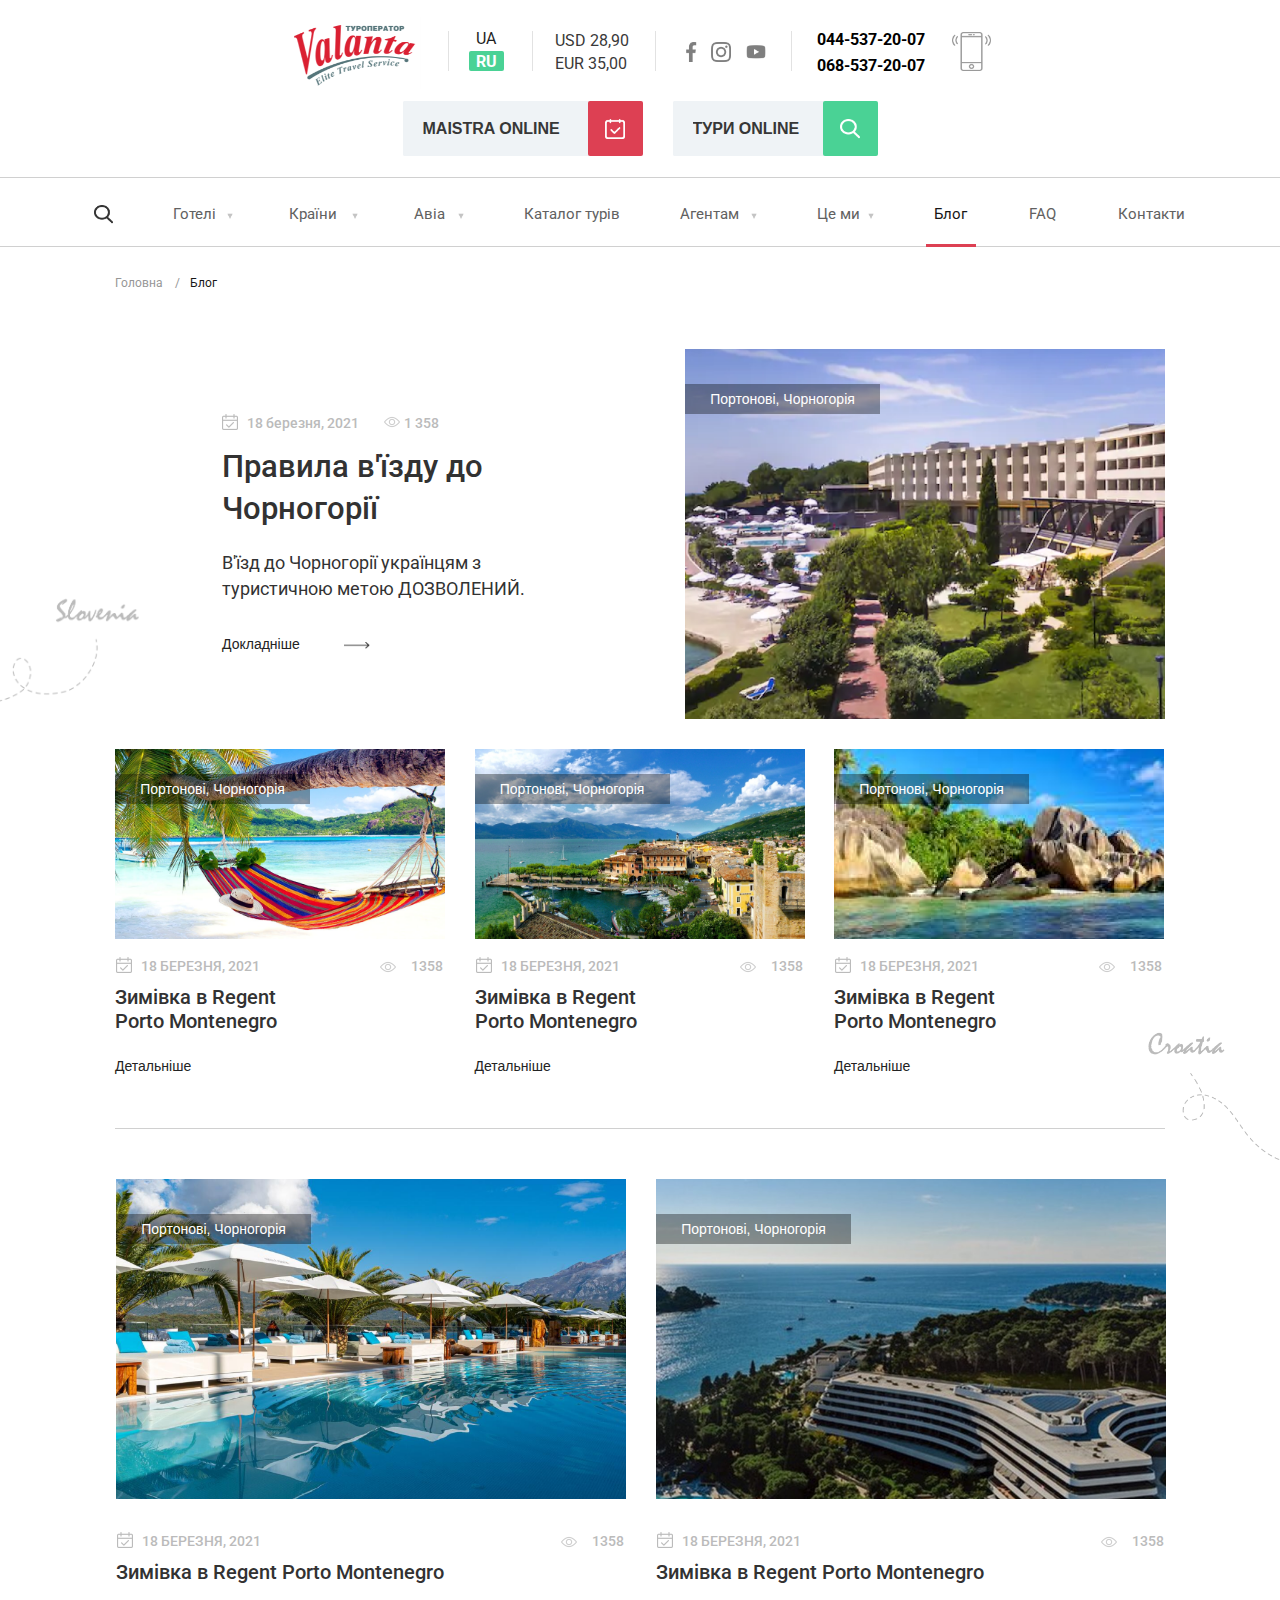
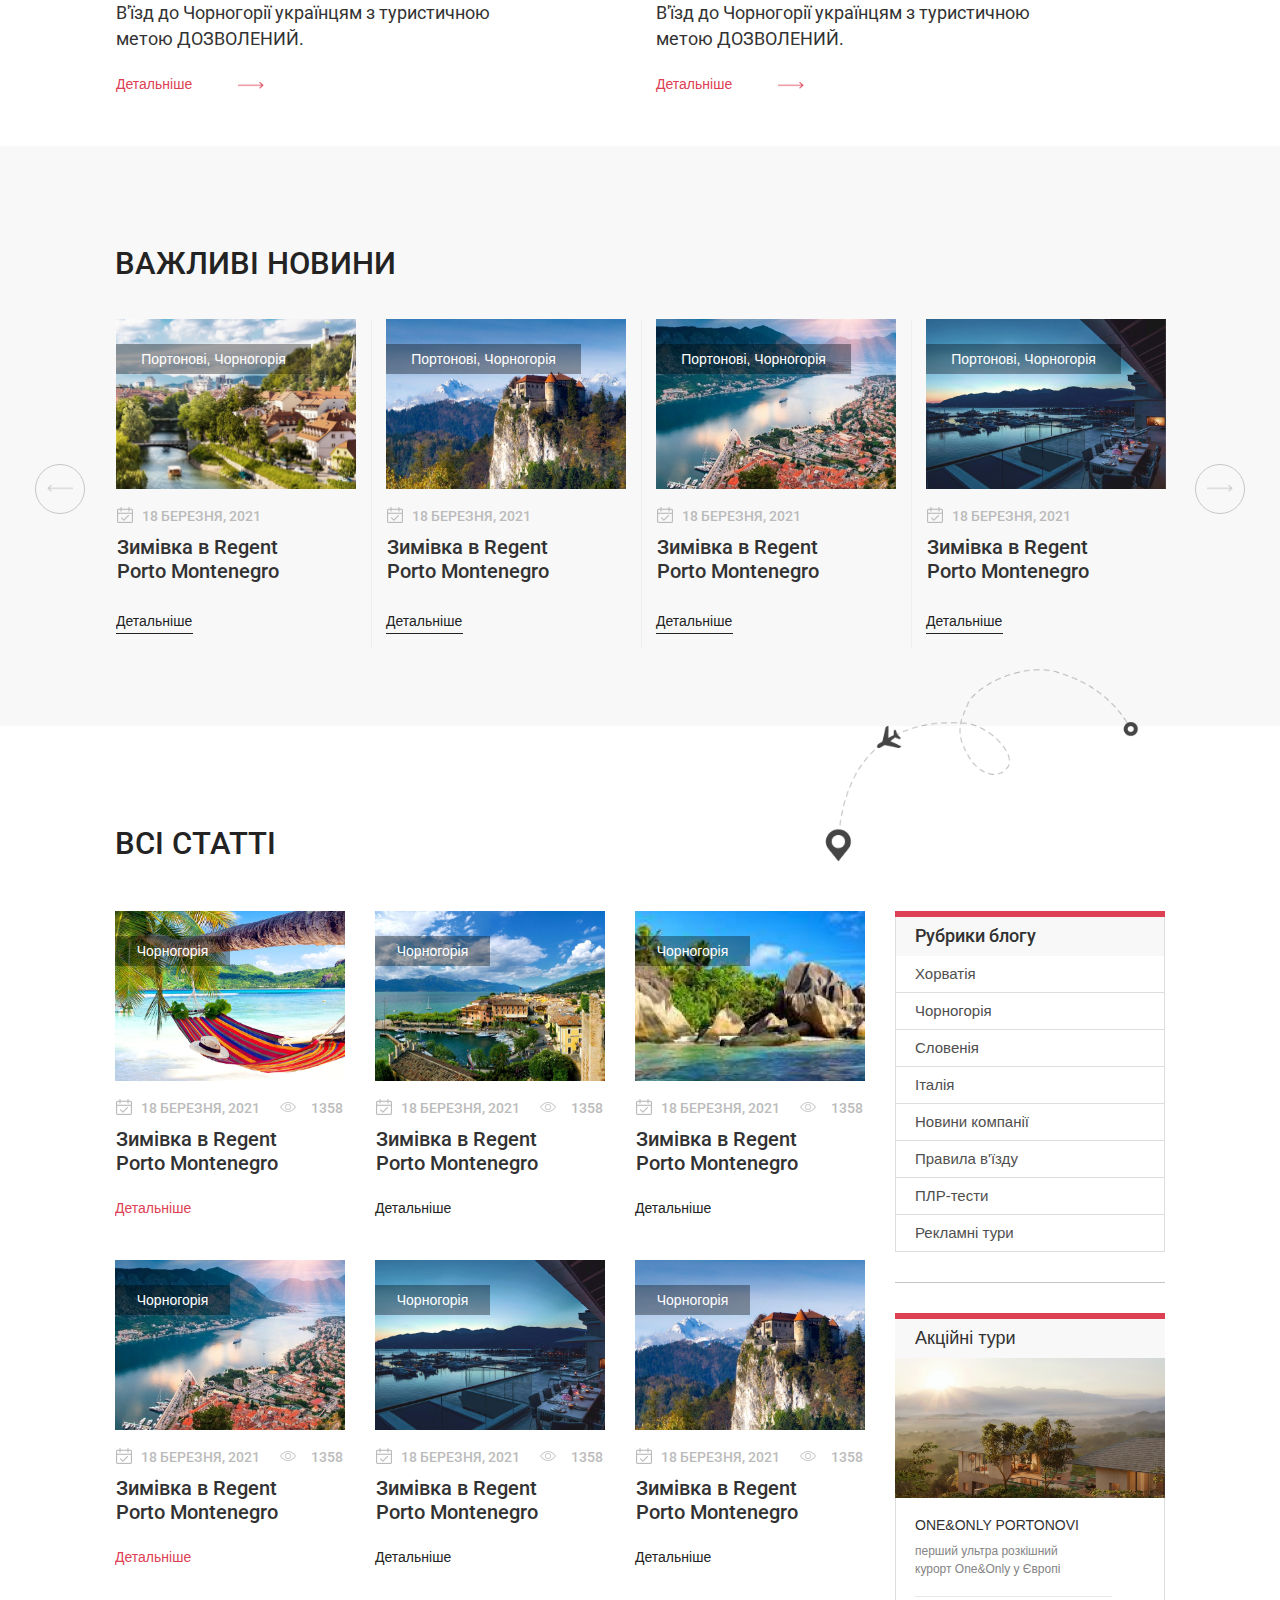
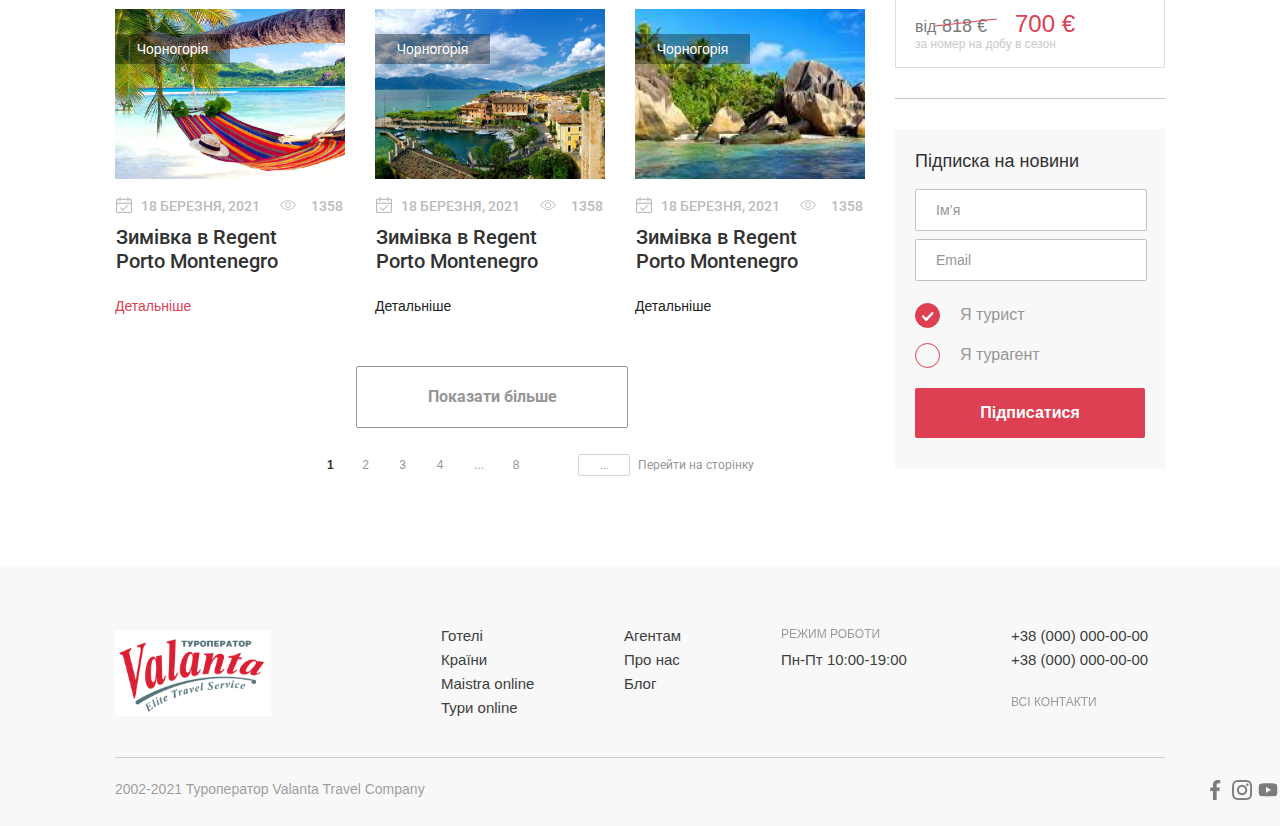
==== commit 53aeee85: "eight_commit" ====
--- a/index4.html
+++ b/index4.html
@@ -18,333 +18,351 @@
     <div class="list-bottom-line"></div>
     <div class="main">
         <div class="top">
-            <div class="top-block1">
-                <img src="img/logo (1) 1.png">
-            </div>
-            <div class="dash"></div>
-            <div class="top-block2">
-                <div class="UA">UA</div>
-                <div class="top-blockRU">
-                    <div class="RU">RU</div>
-                </div>
-            </div>
-            <div class="dash2"></div>
-            <div class="top-block3">
-                <div class="cost-1">USD 28,90</div>
-                <div class="cost-2">EUR 35,00</div>
-            </div>
-            <div class="dash3"></div>
-            <div class="top-block4">
-                <div class="facebook"></div>
-                <div class="instagram"></div>
-                <div class="youtube"></div>
-            </div>
-            <div class="dash4"></div>
-            <div class="top-block5">
-                <div class="number-1">044-537-20-07</div>
-                <div class="number-2">068-537-20-07</div>
-            </div>
-            <div class="smartphone-icon"></div>
-            <div class="dash5"></div>
-            <form class="top-block6">
-                <div class="Maistra-block">
-                    <input class="Maistra-ONLINE" placeholder="Maistra ONLINE">
-                    <a href="#" class="Maistra-btn">
-                        <div class="Check-icon-1"></div>
-                    </a>
-                </div>
-                <div class="TOURS-block">
-                    <input class="TOURS-ONLINE" placeholder="Тури ONLINE">
-                    <a href="#" class="TOURS-btn">
-                        <div class="Check-icon-2"></div>
-                    </a>
-                </div>
-            </form>
+            <div class="top-blocks">
+                <div class="top-block1">
+                    <img src="img/logo (1) 1.png">
+                </div>
+                <div class="dash"></div>
+                <div class="top-block2">
+                    <div class="UA">UA</div>
+                    <div class="top-blockRU">
+                        <div class="RU">RU</div>
+                    </div>
+                </div>
+                <div class="dash2"></div>
+                <div class="top-block3">
+                    <div class="cost-1">USD 28,90</div>
+                    <div class="cost-2">EUR 35,00</div>
+                </div>
+                <div class="dash3"></div>
+                <div class="top-block4">
+                    <div class="facebook"></div>
+                    <div class="instagram"></div>
+                    <div class="youtube"></div>
+                </div>
+                <div class="dash4"></div>
+                <div class="top-block5">
+                    <div class="number-1">044-537-20-07</div>
+                    <div class="number-2">068-537-20-07</div>
+                </div>
+                <div class="smartphone-icon"></div>
+                <div class="dash5"></div>
+                <form class="top-block6">
+                    <div class="Maistra-block">
+                        <input class="Maistra-ONLINE" placeholder="Maistra ONLINE">
+                        <a href="#" class="Maistra-btn">
+                            <div class="Check-icon-1"></div>
+                        </a>
+                    </div>
+                    <div class="TOURS-block">
+                        <input class="TOURS-ONLINE" placeholder="Тури ONLINE">
+                        <a href="#" class="TOURS-btn">
+                            <div class="Check-icon-2"></div>
+                        </a>
+                    </div>
+                </form>
+            </div>
         </div>
         <div class="list">
-            <div class="search-icon"></div>
-            <div class="list-hotels">
-                <a href="./index.html" class="list-hotels-link">Готелі
-                    <div class="list-polygon-icon-1"></div>
-                    <div class="hotels-red-overflow">
-                        <div class="hotels-red"></div>
-                    </div>
-                </a>
-                <div class="hotels-block-overflow">
-                    <div class="hb-list">
-                        <div class="hb-txt-div-1">
-                            <a href="./index.html#best-hotels" class="hb-txt">Best hotels</a>
-                        </div>
-                        <div class="hb-txt-div-2">
-                            <a href="./index.html#actual-tours" class="hb-txt">Актуальні тури</a>
-                        </div>
-                        <div class="hb-txt-div-3">
-                            <a href="./index.html#important-news" class="hb-txt">Важливі новини</a>
-                        </div>
-                        <div class="hb-txt-div-4">
-                            <a href="./index.html#blog" class="hb-txt">Блог</a>
-                        </div>
-                        <div class="hb-txt-div-5">
-                            <a href="./index.html#why-choose" class="hb-txt">Чому вибирають нас</a>
-                        </div>
-                        <div class="hb-txt-div-6">
-                            <a href="./index.html#rest-premium-class" class="hb-txt">Відпочинок преміум класу</a>
-                        </div>
-                        <div class="hb-txt-div-7">
-                            <a href="./index.html#exclusive-service" class="hb-txt">Ексклюзивний консьєрж сервіс</a>
-                        </div>
-                        <div class="hb-txt-div-8">
-                            <a href ="./index.html#take-konsultation" class="hb-txt">Отримати консультацію фахівця</a>
-                        </div>
-                        <div class="hb-txt-div-9">
-                            <a href="./index.html#valanta-travel-company" class="hb-txt-1">VALANTA TRAVEL COMPANY у цифрах</a>
-                        </div>
-                        <div class="hb-txt-div-10">
-                            <a href="./index.html#we-proude-of" class="hb-txt">Партнерство з компаніями</a>
-                        </div>
-                        <div class="hb-txt-div-11">
-                            <a href="./index.html#we-offer-exclusive" class="hb-txt-1">Ексклюзивні і справжні вигідні умови співпраці</a>
-                        </div>
-                    </div>
-                </div>
-            </div>
-            <div class="list-countries">
-                <a href="#" class="list-countries-link">Країни
-                    <div class="list-polygon-icon-2"></div>
-                    <div class="countries-red-overflow">
-                        <div class="countries-red"></div>
-                    </div>
-                </a>
-                <div class="countries-block-overflow">
-                    <div class="cb-list">
-                        <div class="cb-txt-div-1">
-                            <a href="#" class="cb-txt">Чартерные рейсы в Хорватию</a>
-                        </div>
-                        <div class="cb-txt-div-2">
-                            <a href="#" class="cb-txt">Регулярные рейсы в Хорватию</a>
-                        </div>
-                        <div class="cb-txt-div-3">
-                            <a href="#" class="cb-txt">Чартерные рейсы в Черногорию</a>
-                        </div>
-                        <div class="cb-txt-div-4">
-                            <a href="#" class="cb-txt">Регулярные рейсы в Черногорию</a>
-                        </div>
-                        <div class="cb-txt-div-5">
-                            <a href="#" class="cb-txt">Авиаперелеты в Италию</a>
-                        </div>
-                        <div class="cb-txt-div-6">
-                            <a href="#" class="cb-txt">Авиаперелеты в Словению</a>
-                        </div>
-                        <div class="cb-txt-div-7">
-                            <a href="#" class="cb-txt">Авиаперелеты по всему миру</a>
-                        </div>
-                    </div>
-                </div>
-            </div>
-            <div class="list-avia">
-                <a href="#" class="list-avia-link">Авіа
-                    <div class="list-polygon-icon-3"></div>
-                    <div class="avia-red-overflow">
-                        <div class="avia-red"></div>
-                    </div>
-                </a>
-                <div class="avia-block-overflow">
-                    <div class="ab-list">
-                        <div class="ab-txt-div-1">
-                            <a href="./index5-1.html" class="ab-txt">Чартерные рейсы в Хорватию</a>
-                        </div>
-                        <div class="ab-txt-div-2">
-                            <a href="#" class="ab-txt">Регулярные рейсы в Хорватию</a>
-                        </div>
-                        <div class="ab-txt-div-3">
-                            <a href="#" class="ab-txt">Чартерные рейсы в Черногорию</a>
-                        </div>
-                        <div class="ab-txt-div-4">
-                            <a href="#" class="ab-txt">Регулярные рейсы в Черногорию</a>
-                        </div>
-                        <div class="ab-txt-div-5">
-                            <a href="#" class="ab-txt">Авиаперелеты в Италию</a>
-                        </div>
-                        <div class="ab-txt-div-6">
-                            <a href="#" class="ab-txt">Авиаперелеты в Словению</a>
-                        </div>
-                        <div class="ab-txt-div-7">
-                            <a href="#" class="ab-txt">Авиаперелеты по всему миру</a>
-                        </div>
-                    </div>
-                </div>
-            </div>
-            <div class="list-catalog">
-                <a href="#" class="list-catalog-link">Каталог турів
-                    <div class="catalog-red-overflow">
-                        <div class="catalog-red"></div>
-                    </div>
-                </a>
-            </div>
-            <div class="list-agents">
-                <a href="#" class="list-agents-link">Агентам
-                    <div class="list-polygon-icon-4"></div>
-                    <div class="agents-red-overflow">
-                        <div class="agents-red"></div>
-                    </div>
-                </a>
-                <div class="agents-block-overflow">
-                    <div class="agb-list">
-                        <div class="agb-txt-div-1">
-                            <a href="#" class="agb-txt">Чартерные рейсы в Хорватию</a>
-                        </div>
-                        <div class="agb-txt-div-2">
-                            <a href="#" class="agb-txt">Регулярные рейсы в Хорватию</a>
-                        </div>
-                        <div class="agb-txt-div-3">
-                            <a href="#" class="agb-txt">Чартерные рейсы в Черногорию</a>
-                        </div>
-                        <div class="agb-txt-div-4">
-                            <a href="#" class="agb-txt">Регулярные рейсы в Черногорию</a>
-                        </div>
-                        <div class="agb-txt-div-5">
-                            <a href="#" class="agb-txt">Авиаперелеты в Италию</a>
-                        </div>
-                        <div class="agb-txt-div-6">
-                            <a href="#" class="agb-txt">Авиаперелеты в Словению</a>
-                        </div>
-                        <div class="agb-txt-div-7">
-                            <a href="#" class="agb-txt">Авиаперелеты по всему миру</a>
-                        </div>
-                    </div>
-                </div>
-            </div>
-            <div class="list-WE">
-                <a href="./index6.html" class="list-WE-link" autofocus>Це ми
-                    <div class="list-polygon-icon-5"></div>
-                    <div class="WE-red-overflow">
-                        <div class="WE-red"></div>
-                    </div>
-                </a>
-                <div class="WE-block-overflow">
-                    <div class="wb-list">
-                        <div class="wb-txt-div-1">
-                            <a href="./index6.html#ac-rest-premium-class" class="wb-txt">Преміум відпочинок</a>
-                        </div>
-                        <div class="wb-txt-div-2">
-                            <a href="./index6.html#we-are-your-choise" class="wb-txt">Ми на 100% ваш вибір</a>
-                        </div>
-                        <div class="wb-txt-div-3">
-                            <a href="./index6.html#our-team" class="wb-txt">Наш колектив</a>
-                        </div>
-                        <div class="wb-txt-div-4">
-                            <a href="./index6.html#requisites" class="wb-txt">Реквізити</a>
-                        </div>
-                        <div class="wb-txt-div-5">
-                            <a href="./index6.html#five-points" class="wb-txt-1">Співпраця з туроператором Valanta Travel Company</a>
-                        </div>
-                    </div>
-                </div>
-            </div>
-            <div class="list-blog">
-                <a href="./index4.html" class="list-blog-link" autofocus>Блог
-                    <div class="blog-red-overflow">
-                        <div class="blog-red"></div>
-                    </div>
-                </a>
-            </div>
-            <div class="list-FAQ">
-                <a href="./index3.html" class="list-FAQ-link">FAQ
-                    <div class="FAQ-red-overflow">
-                        <div class="FAQ-red"></div>
-                    </div>
-                </a>
-            </div>
-            <div class="list-contacts">
-                <a href="./index2.html" class="list-contacts-link">Контакти
-                    <div class="contacts-red-overflow">
-                        <div class="contacts-red"></div>
-                    </div>
-                </a>
+            <div class="list-block">
+                <div class="search-icon"></div>
+                <div class="list-hotels">
+                    <a href="./index.html" class="list-hotels-link">Готелі
+                        <div class="list-polygon-icon-1"></div>
+                        <div class="hotels-red-overflow">
+                            <div class="hotels-red"></div>
+                        </div>
+                    </a>
+                    <div class="hotels-block-overflow">
+                        <div class="hb-list">
+                            <div class="hb-txt-div-1">
+                                <a href="./index.html#best-hotels" class="hb-txt">Best hotels</a>
+                            </div>
+                            <div class="hb-txt-div-2">
+                                <a href="./index.html#actual-tours" class="hb-txt">Актуальні тури</a>
+                            </div>
+                            <div class="hb-txt-div-3">
+                                <a href="./index.html#important-news" class="hb-txt">Важливі новини</a>
+                            </div>
+                            <div class="hb-txt-div-4">
+                                <a href="./index.html#blog" class="hb-txt">Блог</a>
+                            </div>
+                            <div class="hb-txt-div-5">
+                                <a href="./index.html#why-choose" class="hb-txt">Чому вибирають нас</a>
+                            </div>
+                            <div class="hb-txt-div-6">
+                                <a href="./index.html#rest-premium-class" class="hb-txt">Відпочинок преміум класу</a>
+                            </div>
+                            <div class="hb-txt-div-7">
+                                <a href="./index.html#exclusive-service" class="hb-txt">Ексклюзивний консьєрж сервіс</a>
+                            </div>
+                            <div class="hb-txt-div-8">
+                                <a href ="./index.html#take-konsultation" class="hb-txt">Отримати консультацію фахівця</a>
+                            </div>
+                            <div class="hb-txt-div-9">
+                                <a href="./index.html#valanta-travel-company" class="hb-txt-1">VALANTA TRAVEL COMPANY у цифрах</a>
+                            </div>
+                            <div class="hb-txt-div-10">
+                                <a href="./index.html#we-proude-of" class="hb-txt">Партнерство з компаніями</a>
+                            </div>
+                            <div class="hb-txt-div-11">
+                                <a href="./index.html#we-offer-exclusive" class="hb-txt-1">Ексклюзивні і справжні вигідні умови співпраці</a>
+                            </div>
+                        </div>
+                    </div>
+                </div>
+                <div class="list-countries">
+                    <a href="#" class="list-countries-link">Країни
+                        <div class="list-polygon-icon-2"></div>
+                        <div class="countries-red-overflow">
+                            <div class="countries-red"></div>
+                        </div>
+                    </a>
+                    <div class="countries-block-overflow">
+                        <div class="cb-list">
+                            <div class="cb-txt-div-1">
+                                <a href="#" class="cb-txt">Чартерные рейсы в Хорватию</a>
+                            </div>
+                            <div class="cb-txt-div-2">
+                                <a href="#" class="cb-txt">Регулярные рейсы в Хорватию</a>
+                            </div>
+                            <div class="cb-txt-div-3">
+                                <a href="#" class="cb-txt">Чартерные рейсы в Черногорию</a>
+                            </div>
+                            <div class="cb-txt-div-4">
+                                <a href="#" class="cb-txt">Регулярные рейсы в Черногорию</a>
+                            </div>
+                            <div class="cb-txt-div-5">
+                                <a href="#" class="cb-txt">Авиаперелеты в Италию</a>
+                            </div>
+                            <div class="cb-txt-div-6">
+                                <a href="#" class="cb-txt">Авиаперелеты в Словению</a>
+                            </div>
+                            <div class="cb-txt-div-7">
+                                <a href="#" class="cb-txt">Авиаперелеты по всему миру</a>
+                            </div>
+                        </div>
+                    </div>
+                </div>
+                <div class="list-avia">
+                    <a href="#" class="list-avia-link">Авіа
+                        <div class="list-polygon-icon-3"></div>
+                        <div class="avia-red-overflow">
+                            <div class="avia-red"></div>
+                        </div>
+                    </a>
+                    <div class="avia-block-overflow">
+                        <div class="ab-list">
+                            <div class="ab-txt-div-1">
+                                <a href="./index5-1.html" class="ab-txt">Чартерные рейсы в Хорватию</a>
+                            </div>
+                            <div class="ab-txt-div-2">
+                                <a href="#" class="ab-txt">Регулярные рейсы в Хорватию</a>
+                            </div>
+                            <div class="ab-txt-div-3">
+                                <a href="#" class="ab-txt">Чартерные рейсы в Черногорию</a>
+                            </div>
+                            <div class="ab-txt-div-4">
+                                <a href="#" class="ab-txt">Регулярные рейсы в Черногорию</a>
+                            </div>
+                            <div class="ab-txt-div-5">
+                                <a href="#" class="ab-txt">Авиаперелеты в Италию</a>
+                            </div>
+                            <div class="ab-txt-div-6">
+                                <a href="#" class="ab-txt">Авиаперелеты в Словению</a>
+                            </div>
+                            <div class="ab-txt-div-7">
+                                <a href="#" class="ab-txt">Авиаперелеты по всему миру</a>
+                            </div>
+                        </div>
+                    </div>
+                </div>
+                <div class="list-catalog">
+                    <a href="#" class="list-catalog-link">Каталог турів
+                        <div class="catalog-red-overflow">
+                            <div class="catalog-red"></div>
+                        </div>
+                    </a>
+                </div>
+                <div class="list-agents">
+                    <a href="#" class="list-agents-link">Агентам
+                        <div class="list-polygon-icon-4"></div>
+                        <div class="agents-red-overflow">
+                            <div class="agents-red"></div>
+                        </div>
+                    </a>
+                    <div class="agents-block-overflow">
+                        <div class="agb-list">
+                            <div class="agb-txt-div-1">
+                                <a href="#" class="agb-txt">Чартерные рейсы в Хорватию</a>
+                            </div>
+                            <div class="agb-txt-div-2">
+                                <a href="#" class="agb-txt">Регулярные рейсы в Хорватию</a>
+                            </div>
+                            <div class="agb-txt-div-3">
+                                <a href="#" class="agb-txt">Чартерные рейсы в Черногорию</a>
+                            </div>
+                            <div class="agb-txt-div-4">
+                                <a href="#" class="agb-txt">Регулярные рейсы в Черногорию</a>
+                            </div>
+                            <div class="agb-txt-div-5">
+                                <a href="#" class="agb-txt">Авиаперелеты в Италию</a>
+                            </div>
+                            <div class="agb-txt-div-6">
+                                <a href="#" class="agb-txt">Авиаперелеты в Словению</a>
+                            </div>
+                            <div class="agb-txt-div-7">
+                                <a href="#" class="agb-txt">Авиаперелеты по всему миру</a>
+                            </div>
+                        </div>
+                    </div>
+                </div>
+                <div class="list-WE">
+                    <a href="./index6.html" class="list-WE-link">Це ми
+                        <div class="list-polygon-icon-5"></div>
+                        <div class="WE-red-overflow">
+                            <div class="WE-red"></div>
+                        </div>
+                    </a>
+                    <div class="WE-block-overflow">
+                        <div class="wb-list">
+                            <div class="wb-txt-div-1">
+                                <a href="./index6.html#ac-rest-premium-class" class="wb-txt">Преміум відпочинок</a>
+                            </div>
+                            <div class="wb-txt-div-2">
+                                <a href="./index6.html#we-are-your-choise" class="wb-txt">Ми на 100% ваш вибір</a>
+                            </div>
+                            <div class="wb-txt-div-3">
+                                <a href="./index6.html#our-team" class="wb-txt">Наш колектив</a>
+                            </div>
+                            <div class="wb-txt-div-4">
+                                <a href="./index6.html#requisites" class="wb-txt">Реквізити</a>
+                            </div>
+                            <div class="wb-txt-div-5">
+                                <a href="./index6.html#five-points" class="wb-txt-1">Співпраця з туроператором Valanta Travel Company</a>
+                            </div>
+                        </div>
+                    </div>
+                </div>
+                <div class="list-blog">
+                    <a href="./index4.html" class="list-blog-link" autofocus>Блог
+                        <div class="blog-red-overflow">
+                            <div class="blog-red"></div>
+                        </div>
+                    </a>
+                </div>
+                <div class="list-FAQ">
+                    <a href="./index3.html" class="list-FAQ-link">FAQ
+                        <div class="FAQ-red-overflow">
+                            <div class="FAQ-red"></div>
+                        </div>
+                    </a>
+                </div>
+                <div class="list-contacts">
+                    <a href="./index2.html" class="list-contacts-link">Контакти
+                        <div class="contacts-red-overflow">
+                            <div class="contacts-red"></div>
+                        </div>
+                    </a>
+                </div>
             </div>
         </div>
         <div class="blog-rules">
             <a href="./index.html" class="br-link-1">Головна</a>
             <div class="br-link-dash">/</div>
             <a href="./index4.html" class="br-link-2">Блог</a>
-            <div class="br-date-icon"></div>
-            <div class="br-date">18 березня, 2021</div>
-            <div class="br-views-icon"></div>
-            <div class="br-views">1 358</div>
-            <div class="blog-rules-txt">Правила в'їзду до Чорногорії</div>
-            <div class="br-txt">В'їзд до Чорногорії українцям з туристичною метою ДОЗВОЛЕНИЙ.</div>
+            <div class="blog-rules-txt-block">
+                <div class="br-txt-block-top">
+                    <div class="br-date-icon"></div>
+                    <div class="br-date">18 березня, 2021</div>
+                    <div class="br-views-icon"></div>
+                    <div class="br-views">1 358</div>
+                </div>
+                <div class="blog-rules-txt">Правила в'їзду до Чорногорії</div>
+                <div class="br-txt">В'їзд до Чорногорії українцям з туристичною метою ДОЗВОЛЕНИЙ.</div>
+                <div class="br-more-block">
+                    <a href="#" class="br-more">Докладніше</a>
+                    <div class="br-more-arrow"></div>
+                </div>
+            </div>
             <div class="br-slovenia"></div>
-            <a href="#" class="br-more">Докладніше</a>
-            <div class="br-more-arrow"></div>
             <div class="br-portnovi">
                 <div class="br-portnovi-txt">Портонові, Чорногорія</div>
             </div>
-            <div class="br-block-1">
-                <div class="br-block-picture-1">
-                    <div class="br-picture-txt">Портонові, Чорногорія</div>
-                </div>
-                <div class="br-block-date-icon"></div>
-                <div class="br-block-date-txt">18 березня, 2021</div>
-                <div class="br-block-eye-icon"></div>
-                <div class="br-block-eye-number">1358</div>
-                <div class="br-block-txt">Зимівка в Regent Porto Montenegro</div>
-                <a href="#" class="br-block-more-btn-arrow-point"></a>
-                <a href="#" class="br-block-more-btn">Детальніше</a>
-                <div class="br-block-more-btn-arrow"></div>
-            </div>
-            <div class="br-block-2">
-                <div class="br-block-picture-2">
-                    <div class="br-picture-txt">Портонові, Чорногорія</div>
-                </div>
-                <div class="br-block-date-icon"></div>
-                <div class="br-block-date-txt">18 березня, 2021</div>
-                <div class="br-block-eye-icon"></div>
-                <div class="br-block-eye-number">1358</div>
-                <div class="br-block-txt">Зимівка в Regent Porto Montenegro</div>
-                <a href="#" class="br-block-more-btn-arrow-point"></a>
-                <a href="#" class="br-block-more-btn">Детальніше</a>
-                <div class="br-block-more-btn-arrow"></div>
-            </div>
-            <div class="br-block-3">
-                <div class="br-block-picture-3">
-                    <div class="br-picture-txt">Портонові, Чорногорія</div>
-                </div>
-                <div class="br-block-date-icon"></div>
-                <div class="br-block-date-txt">18 березня, 2021</div>
-                <div class="br-block-eye-icon"></div>
-                <div class="br-block-eye-number">1358</div>
-                <div class="br-block-txt">Зимівка в Regent Porto Montenegro</div>
-                <a href="#" class="br-block-more-btn-arrow-point"></a>
-                <a href="#" class="br-block-more-btn">Детальніше</a>
-                <div class="br-block-more-btn-arrow"></div>
+        </div>
+        <div class="blog-rules-block">
+            <div class="br-blocks">
+                <div class="br-block-1">
+                    <div class="br-block-picture-1">
+                        <div class="br-picture-txt">Портонові, Чорногорія</div>
+                    </div>
+                    <div class="br-block-date-icon"></div>
+                    <div class="br-block-date-txt">18 березня, 2021</div>
+                    <div class="br-block-eye-icon"></div>
+                    <div class="br-block-eye-number">1358</div>
+                    <div class="br-block-txt">Зимівка в Regent Porto Montenegro</div>
+                    <a href="#" class="br-block-more-btn-arrow-point"></a>
+                    <a href="#" class="br-block-more-btn">Детальніше</a>
+                    <div class="br-block-more-btn-arrow"></div>
+                </div>
+                <div class="br-block-2">
+                    <div class="br-block-picture-2">
+                        <div class="br-picture-txt">Портонові, Чорногорія</div>
+                    </div>
+                    <div class="br-block-date-icon"></div>
+                    <div class="br-block-date-txt">18 березня, 2021</div>
+                    <div class="br-block-eye-icon"></div>
+                    <div class="br-block-eye-number">1358</div>
+                    <div class="br-block-txt">Зимівка в Regent Porto Montenegro</div>
+                    <a href="#" class="br-block-more-btn-arrow-point"></a>
+                    <a href="#" class="br-block-more-btn">Детальніше</a>
+                    <div class="br-block-more-btn-arrow"></div>
+                </div>
+                <div class="br-block-3">
+                    <div class="br-block-picture-3">
+                        <div class="br-picture-txt">Портонові, Чорногорія</div>
+                    </div>
+                    <div class="br-block-date-icon"></div>
+                    <div class="br-block-date-txt">18 березня, 2021</div>
+                    <div class="br-block-eye-icon"></div>
+                    <div class="br-block-eye-number">1358</div>
+                    <div class="br-block-txt">Зимівка в Regent Porto Montenegro</div>
+                    <a href="#" class="br-block-more-btn-arrow-point"></a>
+                    <a href="#" class="br-block-more-btn">Детальніше</a>
+                    <div class="br-block-more-btn-arrow"></div>
+                </div>
             </div>
             <div class="br-croatia"></div>
             <div class="br-line"></div>
-            <div class="br-block-4">
-                <div class="br-block-picture-4">
-                    <div class="br-picture-txt-45">Портонові, Чорногорія</div>
-                </div>
-                <div class="br-block-date-icon-45"></div>
-                <div class="br-block-date-txt-45">18 березня, 2021</div>
-                <div class="br-block-eye-icon-45"></div>
-                <div class="br-block-eye-number-45">1358</div>
-                <div class="br-block-txt-45">Зимівка в Regent Porto Montenegro</div>
-                <div class="br-block-txt-2-45">В'їзд до Чорногорії українцям з туристичною метою ДОЗВОЛЕНИЙ.</div>
-                <a href="#" class="br-block-more-btn-arrow-45"></a>
-                <a href="#" class="br-block-more-btn-45">Детальніше</a>
-            </div>
-            <div class="br-block-5">
-                <div class="br-block-picture-5">
-                    <div class="br-picture-txt-45">Портонові, Чорногорія</div>
-                </div>
-                <div class="br-block-date-icon-45"></div>
-                <div class="br-block-date-txt-45">18 березня, 2021</div>
-                <div class="br-block-eye-icon-45"></div>
-                <div class="br-block-eye-number-45">1358</div>
-                <div class="br-block-txt-45">Зимівка в Regent Porto Montenegro</div>
-                <div class="br-block-txt-2-45">В'їзд до Чорногорії українцям з туристичною метою ДОЗВОЛЕНИЙ.</div>
-                <a href="#" class="br-block-more-btn-arrow-45"></a>
-                <a href="#" class="br-block-more-btn-45">Детальніше</a>
+        </div>
+        <div class="blog-rules-block-s">
+            <div class="br-blocks-s">
+                <div class="br-block-4">
+                    <div class="br-block-picture-4">
+                        <div class="br-picture-txt-45">Портонові, Чорногорія</div>
+                    </div>
+                    <div class="br-block-date-icon-45"></div>
+                    <div class="br-block-date-txt-45">18 березня, 2021</div>
+                    <div class="br-block-eye-icon-45"></div>
+                    <div class="br-block-eye-number-45">1358</div>
+                    <div class="br-block-txt-45">Зимівка в Regent Porto Montenegro</div>
+                    <div class="br-block-txt-2-45">В'їзд до Чорногорії українцям з туристичною метою ДОЗВОЛЕНИЙ.</div>
+                    <a href="#" class="br-block-more-btn-arrow-45"></a>
+                    <a href="#" class="br-block-more-btn-45">Детальніше</a>
+                </div>
+                <div class="br-block-5">
+                    <div class="br-block-picture-5">
+                        <div class="br-picture-txt-45">Портонові, Чорногорія</div>
+                    </div>
+                    <div class="br-block-date-icon-45"></div>
+                    <div class="br-block-date-txt-45">18 березня, 2021</div>
+                    <div class="br-block-eye-icon-45"></div>
+                    <div class="br-block-eye-number-45">1358</div>
+                    <div class="br-block-txt-45">Зимівка в Regent Porto Montenegro</div>
+                    <div class="br-block-txt-2-45">В'їзд до Чорногорії українцям з туристичною метою ДОЗВОЛЕНИЙ.</div>
+                    <a href="#" class="br-block-more-btn-arrow-45"></a>
+                    <a href="#" class="br-block-more-btn-45">Детальніше</a>
+                </div>
             </div>
         </div>
         <div class="blog-important-news">
@@ -444,11 +462,13 @@
                 <label class="bin-label4" for="bin-switch4"></label>
                 <label class="bin-label5" for="bin-switch5"></label>
             </div>
+            <div class="blog-important-news-right"></div>
+            <div class="blog-important-news-left"></div>
+            <div class="blog-airplane"></div>
         </div>
         <input checked type="radio" name="baa-point-more-less" id="baa-switch-less">
         <input type="radio" name="baa-point-more-less" id="baa-switch-more">
         <div class="blog-all-articles">
-            <div class="b-airplane"></div>
             <div class="blog-all-articles-txt">всі статті</div>
             <input checked type="radio" name="baa-point" id="baa-switch1">
             <input type="radio" name="baa-point" id="baa-switch2">
@@ -895,10 +915,10 @@
                     <div class="sbc-tours">Рекламні тури</div>
                     <div class="sbc-tours-line"></div>
                 </div>
-                <div class="sidebar-line"></div>
+                <div class="sidebar-line-1"></div>
                 <div class="sidebar-promotional-tours">
                     <div class="spt-block-red"></div>
-                    <div class="spt-block-txt"></div>
+                    <div class="spt-block-txt">Акційні тури</div>
                     <div class="spt-card">
                         <div class="spt-card-img"></div>
                         <div class="spt-card-txt">One&Only Portonovi</div>
@@ -911,7 +931,23 @@
                         <div class="spt-card-cost-txt">за номер на добу в сезон</div>
                     </div>
                 </div>
-                <div class="sidebar-line"></div>
+                <div class="sidebar-line-2"></div>
+                <div class="sidebar-line-3"></div>
+                <div class="sidebar-promotional-tours-2">
+                    <div class="spt-block-red"></div>
+                    <div class="spt-block-txt">Акційні тури</div>
+                    <div class="spt-card">
+                        <div class="spt-card-img"></div>
+                        <div class="spt-card-txt">One&Only Portonovi</div>
+                        <div class="spt-card-txt-2">перший ультра розкішний курорт One&Only у Європі</div>
+                        <div class="spt-card-line"></div>
+                        <div class="spt-card-cost-crossed-txt">від</div>
+                        <div class="spt-card-cost-crossed">818 €</div>
+                        <div class="spt-card-cost-cross"></div>
+                        <div class="spt-card-cost">700 €</div>
+                        <div class="spt-card-cost-txt">за номер на добу в сезон</div>
+                    </div>
+                </div>
                 <div class="sidebar-subscribe-on-news">
                     <div class="sson-txt">Підписка на новини</div>
                     <input class="sson-name" placeholder="Ім’я">
@@ -944,9 +980,13 @@
             <div class="b-contacts">Всі контакти</div>
             <div class="b-bottom-line"></div>
             <div class="b-bottom-txt">2002-2021 Туроператор Valanta Travel Company</div>
-            <div class="b-facebook"></div>
-            <div class="b-instagram"></div>
-            <div class="b-youtube"></div>
+            <div class="b-fiy">
+                <div class="b-facebook"></div>
+                <div class="b-instagram"></div>
+                <div class="b-youtube"></div>
+            </div>
+            <div class="blog-bottom-left"></div>
+            <div class="blog-bottom-right"></div>
         </div>
     </div>
 </body>--- a/css/style4.css
+++ b/css/style4.css
@@ -1,46 +1,70 @@
+html{
+    overflow-x: hidden;
+    margin-right: calc(-1 * (100vw - 100%));
+}
 body{
     font-family: 'Roboto', sans-serif;
-    margin: 0em;
-    padding: 0em;
-    margin-right: calc(-1 * (100vw - 100%));
+    margin: 0px;
+    padding: 0px;
 }
 .main{
     position: relative;
-    width: 1400px;
-    height: 3950px;
+    width: 100vw;
     margin: 0 auto;
     padding: 0 auto;
-    background: #FFFFFF;
+    overflow: hidden;
+}
+@media screen and (min-width:2064px){
+    .main{
+        width: 2064px;
+    }
 }
 .top{
     position: relative;
-    width: 1400px;
+    width: 100vw;
     height: 100px;
-    margin: 0%;
+    margin: 0 auto;
+    padding: 0 auto;
+}
+.top-blocks{
+    position: absolute;
+    width: 1237px;
+    height: 100px;
+    left: 81px;
+}
+@media screen and (min-width:1400px){
+    .top{
+        width: 1400px;
+    }
+}
+@media screen and (max-width:1400px) and (min-width:1297px){
+    .top-blocks{
+        left: calc((100vw - 1237px)/2);
+    }
 }
 .top-line{
     position: absolute;
     width: 100vw;
-    min-width: 1400px;
     height: 1px;
     top: 100px;
-    margin: 0%;
+    margin: 0 auto;
+    padding: 0 auto;
     background: #D0D0D0;
     z-index: 1;
 }
 .list-bottom-line{
     position: absolute;
     width: 100vw;
-    min-width: 1400px;
     height: 1px;
     top: 169px;
+    margin: 0 auto;
+    padding: 0 auto;
     background: #D0D0D0;
     z-index: 1;
 }
 .top-block1{
     position: absolute;
     top: 17px;
-    left: 81px;
     width: 131px;
     height: 72px;
 }
@@ -51,7 +75,7 @@
 .dash{
     position: absolute;
     top: 31px;
-    left: 239px;
+    left: 158px;
     width: 1px;
     height: 40px;
     background: #E2E2E2;
@@ -60,7 +84,7 @@
     position: absolute;
     width: 35px;
     height: 43px;
-    left: 260px;
+    left: 179px;
     top: 28px;
     align-items: center;
 }
@@ -97,7 +121,7 @@
     position: absolute;
     width: 1px;
     height: 40px;
-    left: 323px;
+    left: 242px;
     top: 31px;
     background: #E2E2E2;
 }
@@ -105,7 +129,7 @@
     position: absolute;
     width: 75px;
     height: 42px;
-    left: 346px;
+    left: 265px;
     top: 31px;
 }
 .cost-1{
@@ -129,7 +153,7 @@
     position: absolute;
     width: 1px;
     height: 40px;
-    left: 446px;
+    left: 365px;
     top: 31px;
     background: #E2E2E2;
 }
@@ -137,7 +161,7 @@
     position: absolute;
     width: 85px;
     height: 20px;
-    left: 472px;
+    left: 391px;
     top: 42px;
 }
 .facebook{
@@ -167,7 +191,7 @@
     position: absolute;
     width: 1px;
     height: 40px;
-    left: 582px;
+    left: 501px;
     top: 31px;
     background: #E2E2E2;
 }
@@ -175,7 +199,7 @@
     position: absolute;
     width: 128px;
     height: 47px;
-    left: 608px;
+    left: 527px;
     top: 29px;
 }
 .number-1,
@@ -195,7 +219,7 @@
     position: absolute;
     width: 39px;
     height: 39px;
-    left: 743px;
+    left: 662px;
     top: 32px;
     background: url(../img/png-icons/smartphone\ 1.png);
     background-size: 39px 39px;
@@ -204,7 +228,7 @@
     position: absolute;
     width: 1px;
     height: 40px;
-    left: 807px;
+    left: 726px;
     top: 31px;
     background: #E2E2E2;
 }
@@ -212,7 +236,7 @@
     position: absolute;
     width: 475px;
     height: 55px;
-    left: 843px;
+    left: 762px;
     top: 23px;
 }
 .Maistra-block,
@@ -288,18 +312,85 @@
     background: #4AD295;
     border-radius: 2px;
 }
-
+@media screen and (max-width:1297px) and (min-width:0px){
+    .top-blocks{
+        left: calc((100vw - 701px)/2);
+        width: 701px;
+        height: 177px;
+    }
+    .dash5{
+        display: none;
+    }
+    .top-line{
+        top: 177px;
+    }
+    .list-bottom-line{
+        top: 246px;
+    }
+    .top{
+        position: relative;
+        width: 100vw;
+        height: 177px;
+        margin: 0 auto;
+        padding: 0 auto;
+    }
+    .top-block6{
+        position: relative;
+        top: 101px;
+        left: 0px;
+        margin: 0 auto;
+    }
+}
+@media screen and (max-width:760px){
+    .top-blocks{
+        left: calc((100vw - 655px)/2);
+        width: 655px;
+        height: 177px;
+    }
+    .smartphone-icon{
+        top: 110px;
+        left: 40px;
+    }
+    .dash5{
+        display: block;
+        top: 109px;
+        left: 104px;
+    }
+    .top-block6{
+        position: absolute;
+        top: 101px;
+        left: 140px;
+    }
+}
 .list{
     position: relative;
-    width: 1400px;
+    width: 100vw;
     height: 69px;
-    top: 1px;
-    left: 0px; 
+    top: 1px;  
+}
+.list-block{
+    position: absolute;
+    width: 1093px;
+    height: 69px;
+    left: 153px;
+}
+@media screen and (max-width:1400px) and (min-width:1153px){
+    .list-block{
+        position: absolute;
+        width: 1093px;
+        height: 69px;
+        left: calc((100vw - 1093px)/2);
+    }
+}
+@media screen and (min-width:1400px){
+    .list{
+        width: 1400px;
+        margin: 0 auto;
+    }
 }
 .search-icon{
     position: absolute;
-    top: 28px;
-    left: 174px;
+    top: 27px;
     width: 19px;
     height: 19px;
     background: no-repeat url(../img/png-icons/search.png);
@@ -424,7 +515,6 @@
     border: 0.5px solid #DDDDDD;
     border-top: none;
     box-sizing: border-box;
-    transition: 500ms;
 }
 .list-hotels-link:focus,
 .list-hotels:hover .list-hotels-link,
@@ -539,6 +629,13 @@
 .list-contacts:hover .list-contacts-link .contacts-red{
     top: 0px;
     width: 87px;
+}
+.list-countries:hover .countries-block-overflow .cb-list,
+.list-avia:hover .avia-block-overflow .ab-list,
+.list-agents:hover .agents-block-overflow .agb-list,
+.list-hotels:hover .hotels-block-overflow .hb-list,
+.list-WE:hover .WE-block-overflow .wb-list{
+    transition: 500ms;
 }
 .hb-txt-div-1,
 .hb-txt-div-2,
@@ -659,7 +756,7 @@
 }
 
 .list-hotels{
-    left: 232px;
+    left: 79px;
     width: 60px;
 }
 .list-hotels-link{
@@ -679,18 +776,18 @@
     top: -386.5px;
 }
 .list-countries{
-    left: 348px;
+    left: 195px;
     width: 69px;
 }
 .list-countries-link{
     width: 69px;
 }
 .list-avia{
-    left: 473px;
+    left: 320px;
     width: 50px;
 }
 .list-catalog{
-    left: 580px;
+    left: 427px;
     width: 103px;
 }
 .list-catalog-link{
@@ -705,14 +802,14 @@
     width: 119px;
 }
 .list-agents{
-    left: 739px;
+    left: 586px;
     width: 77px;
 }
 .list-agents-link{
     width: 77px;
 }
 .list-WE{
-    left: 876px;
+    left: 723px;
     width: 57px;
 }
 .list-WE-link{
@@ -732,7 +829,7 @@
     top: -176.5px;
 }
 .list-blog{
-    left: 993px;
+    left: 840px;
     width: 34px;
 }
 .list-blog-link{
@@ -747,7 +844,7 @@
     width: 50px;
 }
 .list-FAQ{
-    left: 1087px;
+    left: 934px;
     width: 29px;
 }
 .list-FAQ-link{
@@ -762,7 +859,7 @@
     width: 47px;
 }
 .list-contacts{
-    left: 1175px;
+    left: 1022px;
     width: 71px;
 }
 .list-contacts-link{
@@ -776,10 +873,103 @@
 .contacts-red{
     width: 87px;
 }
+@media screen and (max-width:1153px){
+    .list-block{
+        left: 30px;
+    }
+    .list-hotels{
+        left: calc(79px - (1093px - 100vw + 60px)*0.0723);
+        transition: 0ms; 
+    }
+    .list-countries{
+        left: calc(195px - (1093px - 100vw + 60px)*0.178);
+        transition: 0ms;
+    }
+    .list-avia{
+        left: calc(320px - (1093px - 100vw + 60px)*0.293);
+        transition: 0ms;
+    }
+    .list-catalog{
+        left: calc(427px - (1093px - 100vw + 60px)*0.39);
+        transition: 0ms;
+    }
+    .list-agents{
+        left: calc(586px - (1093px - 100vw + 60px)*0.536);
+        transition: 0ms;
+    }
+    .list-WE{
+        left: calc(723px - (1093px - 100vw + 60px)*0.6615);
+        transition: 0ms;
+    }
+    .list-blog{
+        left: calc(840px - (1093px - 100vw + 60px)*0.7685);
+        transition: 0ms;
+    }
+    .list-FAQ{
+        left: calc(934px - (1093px - 100vw + 60px)*0.8545);
+        transition: 0ms;
+    }
+    .list-contacts{
+        left: calc(1022px - (1093px - 100vw + 60px)*0.935);
+        transition: 0ms;
+    }
+}
+@media screen and (max-width:803px){
+    .list-bottom-line{
+        top: 315px;
+    }
+    .list{
+        height: 138px;
+    }
+    .list-block{
+        width: 537px;
+        height: 138px;
+        left: 10px;
+    }
+    .list-hotels,
+    .list-countries,
+    .list-avia,
+    .list-agents,
+    .list-WE{
+        top: 96px;
+    }
+    .list-hotels{
+        left: 0px;
+    }
+    .list-countries{
+        left: 116px;
+    }
+    .list-avia{
+        left: 241px;
+    }
+    .list-agents{
+        left: 347px;
+    }
+    .list-WE{
+        left: 480px;
+    }
+    .list-catalog{
+        left: 60px;
+    }
+    .list-blog{
+        left: 223px;
+    }
+    .list-FAQ{
+        left: 317px;
+    }
+    .list-contacts{
+        left: 406px;
+    }
+}
+@media screen and (max-width:803px) and (min-width:557px){
+    .list-block{
+        left: calc(133px - (803px - 100vw)/2);
+    }
+}
 .blog-rules{
     position: relative;
-    width: 1400px;
-    height: 1500px;
+    width: 100vw;
+    height: 503px;
     left: 0px;
 }
 .br-link-1{
@@ -824,12 +1014,24 @@
     text-decoration: none;
     color: #171717;
 }
+.blog-rules-txt-block{
+    position: relative;
+    height: auto;
+    height: auto;
+    top: 165px;
+    left: 222px;
+}
+.br-txt-block-top{
+    position: relative;
+    width: auto;
+    height: 25px;
+    margin-right: 142px;
+}
 .br-date-icon{
     position: absolute;
     width: 16px;
     height: 16px;
-    left: 222px;
-    top: 165px;
+    top: 3px;
     background: no-repeat url(../img/png-icons/date\ 1.png);
     background-size: 16px 16px;
 }
@@ -837,8 +1039,7 @@
     position: absolute;
     width: 120px;
     height: 25px;
-    left: 247px;
-    top: 162px;
+    left: 25px;
     font-family: 'Roboto', sans-serif;
     font-style: normal;
     font-weight: 500;
@@ -850,8 +1051,8 @@
     position: absolute;
     width: 16px;
     height: 16px;
-    left: 397px;
-    top: 165px;
+    top: 3px;
+    right: 40px;
     background: no-repeat url(../img/png-icons/view\ 1.png);
     background-size: 16px 16px;
 }
@@ -859,8 +1060,7 @@
     position: absolute;
     width: 36px;
     height: 25px;
-    left: 428px;
-    top: 162px;
+    right: 0px;
     font-family: 'Roboto', sans-serif;
     font-style: normal;
     font-weight: 500;
@@ -869,11 +1069,10 @@
     color: #BBBBBB;
 }
 .blog-rules-txt{
-    position: absolute;
-    width: 291px;
-    height: 84px;
-    left: 219px;
-    top: 197px;
+    position: relative;
+    width: auto;
+    height: auto;
+    margin-top: 10px;
     font-family: 'Roboto', sans-serif;
     font-style: normal;
     font-weight: 500;
@@ -882,11 +1081,10 @@
     color: #323232;
 }
 .br-txt{
-    position: absolute;
-    width: 360px;
-    height: 52px;
-    left: 222px;
-    top: 301px;
+    position: relative;
+    width: auto;
+    height: auto;
+    margin-top: 20px;
     font-family: 'Roboto', sans-serif;
     font-style: normal;
     font-weight: 400;
@@ -902,12 +1100,16 @@
     background: no-repeat url(../img/png-icons/slovenia.png);
     background-size: 139px 117.09px;
 }
+.br-more-block{
+    position: relative;
+    width: 147.5px;
+    height: 24px;
+    margin-top: 30px;
+}
 .br-more{
     position: absolute;
     width: 77px;
     height: 24px;
-    left: 222px;
-    top: 383px;
     font-family: 'Open Sans', sans-serif;
     font-style: normal;
     font-weight: 400;
@@ -921,15 +1123,15 @@
     position: absolute;
     width: 25.5px;
     height: 7.36px;
-    left: 305px;
-    top: 393px;
+    left: 122px;
+    top: 10px;
     background: no-repeat url(../img/png-icons/vector\ black.png);
     background-size: 25.5px 7.36px;
     transition: all 200ms cubic-bezier(0.165, 0.84, 0.44, 1);
 }
 .br-more:hover{color: #DD4053;}
 .br-more:hover ~ .br-more-arrow{
-    left: 344px;
+    left: 161px;
     background: no-repeat url(../img/png-icons/vector\ red.png);
     background-size: 25.5px 7.36px;
 }
@@ -937,10 +1139,9 @@
     position: absolute;
     width: 600px;
     height: 370px;
-    left: 685px;
+    right: 115px;
     top: 103px;
-    background: no-repeat url(../img/c41c4172\ 2.png);
-    background-size: 600px 370px;    
+    background: no-repeat url(../img/c41c4172\ 2.png) center/cover;  
 }
 .br-portnovi-txt{
     position: absolute;
@@ -957,44 +1158,186 @@
     text-align: center;
     color: #FFFFFF;
 }
+@media screen and (min-width:1400px){
+    .br-portnovi{
+        width: calc(600px + (100vw - 1400px));
+    }
+    .blog-rules-txt{
+        width: 291px;
+    }
+    .br-txt, 
+    .blog-rules-txt-block{
+        width: 360px;
+    }
+}
+@media screen and (min-width:1624px){
+    .br-portnovi{
+        width: 824px;
+    }
+    .blog-rules-txt{
+        width: calc(291px + (100vw - 1624px));
+    }
+    .br-txt{
+        width: calc(360px + (100vw - 1624px));
+    }
+    .br-txt-block-top{
+        width: calc(218px + (100vw - 1624px));
+    }
+}
+@media screen and (min-width:1753px){
+    .br-portnovi{
+        top: 61px;
+        width: 824px;
+    }
+    .blog-rules{
+        height: 461px;
+    }
+    .br-slovenia{
+        top: 304px;
+    }
+}
+@media screen and (min-width:1939px){
+    .br-portnovi{
+        right: calc(115px + (100vw - 1939px));
+    }
+    .br-txt-block-top{
+        width: 533px;
+    }
+}
+@media screen and (min-width:2064px){
+    .blog-rules{
+        width: 2064px;
+    }
+    .br-portnovi{
+        right: 240px;
+    }
+}
+@media screen and (max-width:1400px){
+    .br-portnovi{
+        width: calc(600px + (100vw - 1400px));
+    }
+    .blog-rules-txt{
+        width: 291px;
+    }
+    .br-txt,
+    .blog-rules-txt-block{
+        width: 360px;
+    }
+}
+@media screen and (max-width:1256px){
+    .br-portnovi{
+        width: 456px;
+    }
+    .blog-rules-txt{
+        width: 291px;
+    }
+    .br-txt,
+    .blog-rules-txt-block{
+        width: 360px;
+    }
+}
+@media screen and (max-width:1150px){
+    .blog-rules-txt-block{
+        left: calc(222px - (1150px - 100vw));
+    }
+}
+@media screen and (max-width:1096px){
+    .blog-rules-txt-block,
+    .blog-rules-txt,
+    .br-txt{
+        width: calc(652px - (1096px - 100vw));
+    }
+    .br-slovenia{
+        top: 274px;
+    }
+    .blog-rules-txt-block{
+        left: 222px;
+        top: 75px;
+    }
+    .br-portnovi{
+        top: 350px;
+        width: calc(866px - (1096px - 100vw));
+    }
+    .blog-rules{
+        height: 750px;
+    }
+}
+@media screen and (max-width:804px){
+    .blog-rules-txt-block,
+    .blog-rules-txt,
+    .br-txt{
+        width: 360px;
+    }
+    .br-slovenia{
+        top: 202.9px;
+    }
+}
+@media screen and (max-width:590px){
+    .blog-rules-txt-block{
+        left: calc(222px - (590px - 100vw));
+    }
+    .br-portnovi{
+        width: 360px;
+        left: calc(115px - (590px - 100vw)/2);
+    }
+}
+@media screen and (max-width:528px){
+    .blog-rules{
+        height: 897.1px;
+    }
+    .blog-rules-txt-block{
+        left: calc(84px - (528px - 100vw)/2);
+    }
+    .br-slovenia{
+        top: 350px;
+    }
+    .br-portnovi{
+        top: 497.1px;
+    }
+}
+.blog-rules-block{
+    position: relative;
+    width: 100vw;
+    height: 380px;
+    left: 0px;
+}
+.br-blocks{
+    position: relative;
+    width: 1170px;
+    height: 329px;
+    margin-bottom: 50px;
+    margin-left: 115px;
+}
 .br-block-1,
 .br-block-2,
 .br-block-3{
-    position: absolute;
+    position: relative;
+    float: left;
     width: 370px;
     height: 329px;
     background: #FFFFFF;
 }
-.br-block-1{
-    left: 115px;
-    top: 503px;
-}
-.br-block-2{
-    left: 515px;
-    top: 503px;
-}
+.br-block-2,
 .br-block-3{
-    left: 915px;
-    top: 503px;
+    margin-left: 29.5px;
 }
 .br-block-picture-1,
 .br-block-picture-2,
 .br-block-picture-3{
     position: absolute;
-    width: 370px;
+    width: auto;
     height: 190px;
+    left: 0px;
+    right: 0px;
 }
 .br-block-picture-1{
-    background: no-repeat url(../img/br-block-1.png);
-    background-size: 370px 190px;
+    background: no-repeat url(../img/br-block-1.png) center/cover;
 }
 .br-block-picture-2{
-    background: no-repeat url(../img/br-block-2.png);
-    background-size: 370px 190px;
+    background: no-repeat url(../img/br-block-2.png) center/cover;
 }
 .br-block-picture-3{
-    background: no-repeat url(../img/br-block-3.png);
-    background-size: 370px 190px;
+    background: no-repeat url(../img/br-block-3.png) center/cover;
 }
 .br-picture-txt{
     position: absolute;
@@ -1038,7 +1381,7 @@
     position: absolute;
     width: 16px;
     height: 16px;
-    left: 305px;
+    right: 49px;
     top: 210px;
     background: no-repeat url(../img/png-icons/view\ 1.png);
     background-size: 16px 16px;
@@ -1047,7 +1390,7 @@
     position: absolute;
     width: 34px;
     height: 25px;
-    left: 336px;
+    right: 0px;
     top: 205px;
     font-family: 'Roboto', sans-serif;
     font-style: normal;
@@ -1058,9 +1401,9 @@
 }
 .br-block-txt{
     position: absolute;
-    width: 195px;
-    height: 49px;
-    left: 1px;
+    width: auto;
+    height: auto;
+    right: 175px;
     top: 236px;
     font-family: 'Roboto', sans-serif;
     font-style: normal;
@@ -1117,45 +1460,164 @@
     width: 132px;
     height: 140.04px;
     right: 0px;
-    top: 779px;
+    top: 276px;
     background: no-repeat url(../img/png-icons/croatia.png);
     background-size: 132px 140.04px;
 }
 .br-line{
-    position: absolute;
+    position: relative;
     width: 1170px;
     height: 1px;
-    left: 115px;
-    top: 882px;
+    margin-left: 115px;
     background: #D0D0D0;
 }
-.br-block-4{
-    position: absolute;
-    width: 569px;
-    height: 537px;
-    left: 116px;
-    top: 933px;
-}
+@media screen and (min-width:1400px){
+    .br-blocks{
+        width: calc(1170px + (100vw - 1400px));
+    }
+    .br-block-1, .br-block-2, .br-block-3{
+        width: calc(370px + (100vw - 1400px)/3);
+    }
+    .br-line{
+        width: calc(1170px + (100vw - 1400px));
+    }
+}
+@media screen and (min-width:1796.8px){
+    .br-block-1, .br-block-2, .br-block-3{
+        width: 502.25px;
+        margin-left: calc(30px + (100vw - 1796.8px)/4);
+    }
+    .br-block-1{
+        margin-left: calc(0px + (100vw - 1796.8px)/4);
+    }
+    .br-block-3{
+        margin-right: calc(0px + (100vw - 1796.8px)/4);
+    }
+}
+@media screen and (min-width:2064px){
+    .blog-rules-block{
+        width: 2064px;
+    }
+    .br-blocks{
+        width: 1834px;
+    }
+    .br-block-1, .br-block-2, .br-block-3{
+        width: 502.25px;
+        margin-left: 96.8px;
+    }
+    .br-block-1{
+        margin-left: 66.8px;
+    }
+    .br-block-3{
+        margin-right: 66.8px;
+    }
+    .br-line{
+        width: 1834px;
+    }
+}
+@media screen and (max-width:1400px){
+    .br-blocks{
+        width: calc(1170px - (1400px - 100vw));
+    }
+    .br-block-1, .br-block-2, .br-block-3{
+        width: calc(370px - (1400px - 100vw)/3);
+    }
+    .br-line{
+        width: calc(1170px - (1400px - 100vw));
+    }
+    .br-block-txt{
+        width: 195px;
+        right: auto;
+    }
+}
+@media screen and (max-width:968px) and (min-width:848.1px){
+    .br-blocks{
+        width: 738px;
+        margin-left: calc(115px - (968px - 100vw)/2);
+    }
+    .br-block-1, .br-block-2, .br-block-3{
+        width: 226px;
+    }
+    .br-block-txt{
+        width: 195px;
+        right: auto;
+    }
+}
+@media screen and (max-width:848px){
+    .blog-rules-block{
+        width: calc(848px - (848px - 100vw));
+        height: 1100px;
+    }
+    .br-blocks{
+        width: calc(618px - (848px - 100vw));
+        height: 1049px;
+    }
+    .br-block-1, .br-block-2, .br-block-3{
+        width: calc(618px - (848px - 100vw));
+        margin: 0px;
+    }
+    .br-block-2, .br-block-3{margin-top: 31px;}
+    .br-line{
+        width: calc(618px - (848px - 100vw));
+    }
+    .br-block-txt{
+        width: 195px;
+        right: auto;
+    }
+}
+@media screen and (max-width:456px){
+    .br-blocks{
+        width: 226px;
+        margin-left: calc(115px - (456px - 100vw)/2);
+    }
+    .br-block-1, .br-block-2, .br-block-3{
+        width: 226px;
+    }
+    .br-croatia{
+        top: -562px;
+    }
+    .br-block-txt{
+        width: 195px;
+        right: auto;
+    }
+}
+.blog-rules-block-s{
+    position: relative;
+    width: 100vw;
+    height: 617px;
+    padding-top: 50px;
+    box-sizing: border-box;
+}
+.br-blocks-s{
+    position: relative;
+    width: 1170px;
+    height: 517px;
+    margin-left: 116px;
+    margin-bottom: 50px;
+}
+.br-block-4,
 .br-block-5{
-    position: absolute;
+    position: relative;
+    float: left;
     width: 570px;
     height: 517px;
-    left: 715px;
-    top: 933px;
-}
+}
+.br-block-5{margin-left: 30px;}
 .br-block-picture-4{
     position: absolute;
-    width: 568px;
+    width: auto;
+    left: 0px;
+    right: 0px;
     height: 320px;
-    background: no-repeat url(../img/br-block-4.png);
-    background-size: 568px 320px;
+    background: no-repeat url(../img/br-block-4.png) center/cover;
 }
 .br-block-picture-5{
     position: absolute;
-    width: 568px;
+    width: auto;
+    left: 0px;
+    right: 0px;
     height: 320px;
-    background: no-repeat url(../img/br-block-5.png);
-    background-size: 568px 320px;
+    background: no-repeat url(../img/br-block-5.png) center/cover;
 }
 .br-picture-txt-45{
     position: absolute;
@@ -1199,7 +1661,7 @@
     position: absolute;
     width: 16px;
     height: 16px;
-    left: 504px;
+    right: 49px;
     top: 355px;
     background: no-repeat url(../img/png-icons/view\ 1.png);
     background-size: 16px 16px;
@@ -1208,7 +1670,7 @@
     position: absolute;
     width: 34px;
     height: 25px;
-    left: 535px;
+    right: 0px;
     top: 350px;
     font-family: 'Roboto', sans-serif;
     font-style: normal;
@@ -1219,9 +1681,9 @@
 }
 .br-block-txt-45{
     position: absolute;
-    width: 470px;
-    width: 470px;
-    left: 1px;
+    width: auto;
+    right: 0px;
+    left: 0px;
     top: 381px;
     font-family: 'Roboto', sans-serif;
     font-style: normal;
@@ -1232,8 +1694,10 @@
 }
 .br-block-txt-2-45{
     position: absolute;
-    width: 480px;
+    width: auto;
     height: 52px;
+    right: 89px;
+    left: 0px;
     top: 421px;
     font-family: 'Roboto', sans-serif;
     font-style: normal;
@@ -1266,11 +1730,92 @@
     background: no-repeat url(../img/png-icons/vector\ red.png);
     background-size: 25.5px 7.4px;
 }
+@media screen and (min-width:1400px){
+    .br-blocks-s{
+        width: calc(1170px + (100vw - 1400px));
+    }
+    .br-block-4, .br-block-5{
+        width: calc(570px + (100vw - 1400px)/2);
+    }
+}
+@media screen and (min-width:1796.8px){
+    .br-block-4, .br-block-5{
+        width: 768.4px;
+        margin-left: calc(30px + (100vw - 1796.8px)/2);
+    }
+    .br-block-4{
+        margin-left: calc(0px + (100vw - 1796.8px)/4);
+    }
+    .br-block-5{
+        margin-right: calc(0px + (100vw - 1796.8px)/4);
+    }
+}
+@media screen and (min-width:2064px){
+    .br-block-4, .br-block-5{
+        width: 768.4px;
+        margin-left: 163.6px;
+    }
+    .br-block-4{
+        margin-left: 66.8px;
+    }
+    .br-block-5{
+        margin-right: 66.8px;
+    }
+}
+@media screen and (max-width:1400px){
+    .br-blocks-s{
+        width: calc(1170px - (1400px - 100vw));
+    }
+    .br-block-4, .br-block-5{
+        width: calc(570px - (1400px - 100vw)/2);
+    }
+}
+@media screen and (max-width:1048px) and (min-width:928.1px){
+    .br-blocks-s{
+        width: 818px;
+        margin-left: calc(115px - (1048px - 100vw)/2);
+    }
+    .br-block-4, .br-block-5{
+        width: 394px;
+    }
+}
+@media screen and (max-width:928px){
+    .blog-rules-block-s{
+        height: 1165px;
+    }
+    .br-blocks-s{
+        width: calc(698px - (928px - 100vw));
+        height: 1065px;
+    }
+    .br-block-4, .br-block-5{
+        width: calc(698px - (928px - 100vw));
+        margin: 0px;
+    }
+    .br-block-5{
+        margin-top: 31px;
+    }
+}
+@media screen and (max-width:624px){
+    .blog-rules-block-s{
+        height: 1165px;
+    }
+    .br-blocks-s{
+        width: 394px;
+        height: 1065px;
+        margin-left: calc(115px - (624px - 100vw)/2);
+    }
+    .br-block-4, .br-block-5{
+        width: 394px;
+        margin: 0px;
+    }
+    .br-block-5{
+        margin-top: 31px;
+    }
+}
 .blog-important-news{
     position: relative;
-    width: 1400px;
+    width: 100vw;
     height: 580px;
-    left: 0px;
     background: #F8F8F8;
 }
 .blog-important-news-txt{
@@ -1296,7 +1841,7 @@
 }
 .blog-important-news-all{
     position: absolute;
-    height: 480px;
+    height: 330px;
     width: 2370px;
     transition: all 1s cubic-bezier(0.23, 1, 0.320, 1);
 }
@@ -1341,6 +1886,7 @@
     background: no-repeat url(../img/png-icons/Frame\ 52.png);
     background-size: 25.5px 7.4px;
     background-position: center;
+    box-sizing: border-box;
 }
 #bin-switch1:checked ~ .bin-labels label:nth-child(5):hover,
 #bin-switch2:checked ~ .bin-labels label:nth-child(1):hover,
@@ -1361,7 +1907,7 @@
     position: absolute;
     width: 50px;
     height: 50px;
-    left: 1315px;
+    right: 35px;
     top: 318px;
     border: 1px solid #C6C6C6;
     border-radius: 50%;
@@ -1369,6 +1915,7 @@
     transform: matrix(-1, 0, 0, 1, 0, 0);
     background-size: 25.5px 7.4px;
     background-position: center;
+    box-sizing: border-box;
 }
 #bin-switch1:checked ~ .bin-labels label:nth-child(2):hover,
 #bin-switch2:checked ~ .bin-labels label:nth-child(3):hover,
@@ -1401,24 +1948,22 @@
 .bin-picture-3,
 .bin-picture-4{
     position: absolute;
-    width: 270px;
+    width: auto;
     height: 170px;
+    left: 0px;
+    right: 0px;
 }
 .bin-picture-1{
-    background: no-repeat url(../img/news_20170411_091637_1491891397\ 1.png);
-    background-size: 270px 170px;
+    background: no-repeat url(../img/news_20170411_091637_1491891397\ 1.png) center/cover;
 }
 .bin-picture-2{
-    background: no-repeat url(../img/p184j411emam71qc8tc16kjl125\ 1.png);
-    background-size: 270px 170px;
+    background: no-repeat url(../img/p184j411emam71qc8tc16kjl125\ 1.png) center/cover;
 }
 .bin-picture-3{
-    background: no-repeat url(../img/1615470437_162\ 1.png);
-    background-size: 270px 170px;
+    background: no-repeat url(../img/1615470437_162\ 1.png) center/cover;
 }
 .bin-picture-4{
-    background: no-repeat url(../img/montenegro-hero\ 2.png);
-    background-size: 270px 170px;
+    background: no-repeat url(../img/montenegro-hero\ 2.png) center/cover;
 }
 .bin-picture-txt{
     position: absolute;
@@ -1492,36 +2037,242 @@
     border-bottom: 1px solid #DD4053;
     color: #DD4053;
 }
+.blog-airplane{
+    position: absolute;
+    width: 372.68px;
+    height: 405.16px;
+    right: 118.32px;
+    top: 424.14px;
+    background: no-repeat url(../img/png-icons/літачок2.png);
+    background-size: 372.68px 405.16px;
+    z-index: 1;
+    transition: 0s;
+}
+@media screen and (min-width:1400px){
+    .blog-important-news-overflow{
+        width: calc(1170px + (100vw - 1400px));
+    }
+    .blog-important-news-all{
+        width: calc(2370px + (100vw - 1400px)*2);
+    }
+    .bin-block-1, .bin-block-2, .bin-block-3, .bin-block-4, .bin-block-4-4{
+        width: calc(270px + (100vw - 1400px)/4);
+    }
+    #bin-switch2:checked ~ .blog-important-news-overflow .blog-important-news-all{
+        left: calc(0px - 300px - (100vw - 1400px)/4);
+    }
+    #bin-switch3:checked ~ .blog-important-news-overflow .blog-important-news-all{
+        left: calc(0px - 600px - (100vw - 1400px)/2);
+    }
+    #bin-switch4:checked ~ .blog-important-news-overflow .blog-important-news-all{
+        left: calc(0px - 900px - (100vw - 1400px) / 4 * 3);
+    }
+    #bin-switch5:checked ~ .blog-important-news-overflow .blog-important-news-all{
+        left: calc(0px - 1200px - (100vw - 1400px)/1);
+    }
+}
+@media screen and (min-width:1672px){
+    .blog-important-news{
+        width: 1672px;
+        margin: auto;
+    }
+    .blog-important-news-overflow{
+        width: 1442px;
+    }
+    .blog-important-news-all{
+        width: 2914px;
+    }
+    .bin-block-1, .bin-block-2, .bin-block-3, .bin-block-4, .bin-block-4-4{
+        width: 338px;
+    }
+    #bin-switch2:checked ~ .blog-important-news-overflow .blog-important-news-all{
+        left: -368px;
+    }
+    #bin-switch3:checked ~ .blog-important-news-overflow .blog-important-news-all{
+        left: -736px;
+    }
+    #bin-switch4:checked ~ .blog-important-news-overflow .blog-important-news-all{
+        left: -1104px;
+    }
+    #bin-switch5:checked ~ .blog-important-news-overflow .blog-important-news-all{
+        left: -1472px;
+    }
+    .blog-important-news-right{
+        position: absolute;
+        height: 580px;
+        min-width: 50px;
+        max-width: 196px;
+        width: calc(0px + (100vw - 1864px)/2);
+        right: 1672px;
+        background: linear-gradient(90deg, rgba(255,255,255,1) 0%, rgba(248,248,248,1) 100%);
+    }
+    .blog-important-news-left{
+        position: absolute;
+        height: 580px;
+        min-width: 50px;
+        max-width: 196px;
+        width: calc(0px + (100vw - 1864px)/2);
+        left: 1672px;
+        background: linear-gradient(90deg, rgba(248,248,248,1) 0%, rgba(255,255,255,1) 100%);
+    }
+}
+@media screen and (max-width:1400px){
+    .blog-important-news-overflow{
+        width: calc(1170px - (1400px - 100vw));
+    }
+    .blog-important-news-all{
+        width: calc(2370px - (1400px - 100vw)*2);
+    }
+    .bin-block-1, .bin-block-2, .bin-block-3, .bin-block-4, .bin-block-4-4{
+        width: calc(270px - (1400px - 100vw)/4);
+    }
+    #bin-switch2:checked ~ .blog-important-news-overflow .blog-important-news-all{
+        left: calc(0px - 300px + (1400px - 100vw)/4);
+    }
+    #bin-switch3:checked ~ .blog-important-news-overflow .blog-important-news-all{
+        left: calc(0px - 600px + (1400px - 100vw)/2);
+    }
+    #bin-switch4:checked ~ .blog-important-news-overflow .blog-important-news-all{
+        left: calc(0px - 900px + (1400px - 100vw) / 4 * 3);
+    }
+    #bin-switch5:checked ~ .blog-important-news-overflow .blog-important-news-all{
+        left: calc(0px - 1200px + (1400px - 100vw)/1);
+    }
+}
+@media screen and (max-width:1256px){
+    .blog-important-news-overflow{
+        width: calc(1026px - (1256px - 100vw));
+    }
+    .blog-important-news-all{
+        width: calc(2786px - (1256px - 100vw)*8/3);
+    }
+    .bin-block-1, .bin-block-2, .bin-block-3, .bin-block-4, .bin-block-4-4{
+        width: calc(322px - (1256px - 100vw)/3);
+    }
+    #bin-switch2:checked ~ .blog-important-news-overflow .blog-important-news-all{
+        left: calc(0px - 352px + (1256px - 100vw)/3);
+    }
+    #bin-switch3:checked ~ .blog-important-news-overflow .blog-important-news-all{
+        left: calc(0px - 704px + (1256px - 100vw)/3 * 2);
+    }
+    #bin-switch4:checked ~ .blog-important-news-overflow .blog-important-news-all{
+        left: calc(0px - 1056px + (1256px - 100vw));
+    }
+    #bin-switch5:checked ~ .blog-important-news-overflow .blog-important-news-all{
+        left: calc(0px - 1408px + (1256px - 100vw)/3 * 4);
+    }
+}
+@media screen and (max-width:992px){
+    .blog-important-news-overflow{
+        width: calc(762px - (992px - 100vw));
+    }
+    .blog-important-news-all{
+        width: calc(3138px - (992px - 100vw)*4);
+    }
+    .bin-block-1, .bin-block-2, .bin-block-3, .bin-block-4, .bin-block-4-4{
+        width: calc(366px - (992px - 100vw)/2);
+    }
+    #bin-switch2:checked ~ .blog-important-news-overflow .blog-important-news-all{
+        left: calc(0px - 396px + (992px - 100vw)/2);
+    }
+    #bin-switch3:checked ~ .blog-important-news-overflow .blog-important-news-all{
+        left: calc(0px - 792px + (992px - 100vw));
+    }
+    #bin-switch4:checked ~ .blog-important-news-overflow .blog-important-news-all{
+        left: calc(0px - 1188px + (992px - 100vw)/2 * 3);
+    }
+    #bin-switch5:checked ~ .blog-important-news-overflow .blog-important-news-all{
+        left: calc(0px - 1584px + (992px - 100vw)/2 * 4);
+    }
+}
+@media screen and (max-width:768px){
+    .blog-important-news-overflow{
+        width: calc(538px - (768px - 100vw));
+    }
+    .blog-important-news-all{
+        width: calc(4514px - (768px - 100vw)*4);
+    }
+    .bin-block-1, .bin-block-2, .bin-block-3, .bin-block-4, .bin-block-4-4{
+        width: calc(538px - (768px - 100vw));
+    }
+    #bin-switch2:checked ~ .blog-important-news-overflow .blog-important-news-all{
+        left: calc(0px - 568px + (768px - 100vw));
+    }
+    #bin-switch3:checked ~ .blog-important-news-overflow .blog-important-news-all{
+        left: calc(0px - 1136px + (768px - 100vw)*2);
+    }
+    #bin-switch4:checked ~ .blog-important-news-overflow .blog-important-news-all{
+        left: calc(0px - 1704px + (768px - 100vw)*3);
+    }
+    #bin-switch5:checked ~ .blog-important-news-overflow .blog-important-news-all{
+        left: calc(0px - 2272px + (768px - 100vw)*4);
+    }
+}
+@media screen and (max-width:484px){
+    .blog-important-news{
+        height: 660px;
+    }
+    .blog-important-news-txt{
+        left: calc(115px - (484px - 100vw)/2);
+    }
+    .blog-important-news-overflow{
+        width: 254px;
+        left: calc(115px - (484px - 100vw)/2);
+    }
+    .blog-important-news-all{
+        width: 2242px;
+    }
+    .bin-block-1, .bin-block-2, .bin-block-3, .bin-block-4, .bin-block-4-4{
+        width: 254px;
+    }
+    #bin-switch2:checked ~ .blog-important-news-overflow .blog-important-news-all{
+        left: 284px;
+    }
+    #bin-switch3:checked ~ .blog-important-news-overflow .blog-important-news-all{
+        left: 568px;
+    }
+    #bin-switch4:checked ~ .blog-important-news-overflow .blog-important-news-all{
+        left: 852px;
+    }
+    #bin-switch5:checked ~ .blog-important-news-overflow .blog-important-news-all{
+        left: 1136px;
+    }
+    #bin-switch1:checked ~ .bin-labels label:nth-child(5),
+    #bin-switch2:checked ~ .bin-labels label:nth-child(1),
+    #bin-switch3:checked ~ .bin-labels label:nth-child(2),
+    #bin-switch4:checked ~ .bin-labels label:nth-child(3),
+    #bin-switch5:checked ~ .bin-labels label:nth-child(4){
+        left: calc(180px - (484px - 100vw)/2);
+        top: 533px;
+    }
+    #bin-switch1:checked ~ .bin-labels label:nth-child(2),
+    #bin-switch2:checked ~ .bin-labels label:nth-child(3),
+    #bin-switch3:checked ~ .bin-labels label:nth-child(4),
+    #bin-switch4:checked ~ .bin-labels label:nth-child(5),
+    #bin-switch5:checked ~ .bin-labels label:nth-child(1){
+        right: calc(180px - (484px - 100vw)/2);
+        top: 533px;
+    }
+}
 .blog-all-articles{
     position: relative;
-    width: 1400px;
-    height: 1440px;
-    left: 0px;
-}
-.b-airplane{
-    position: absolute;
-    width: 372.68px;
-    height: 405.16px;
-    left: 909px;
-    top: -155.86px;
-    background: no-repeat url(../img/png-icons/літачок2.png);
-    background-size: 372.68px 405.16px;
-    background-position: center;
-    z-index: 1;
+    width: 100vw;
+    height: auto;
+    padding-top: 90px;
+    padding-bottom: 248px;
 }
 .blog-all-articles-overflow{
-    position: absolute;
+    position: relative;
     width: 870px;
     height: 1007px;
-    left: 115px;
-    top: 185px;
+    margin-left: 115px;
+    margin-top: 95px;
     overflow: hidden;
 }
 .blog-all-articles-all{
     position: absolute;
     width: 2970px;
     height: 1047px;
-    transition: all 500ms cubic-bezier(0.77, 0, 0.175, 1);
 }
 .blog-all-articles-txt{
     position: absolute;
@@ -1567,36 +2318,31 @@
 .baa-block-picture-6,
 .baa-block-picture-10{
     position: absolute;
-    width: 270px;
+    width: auto;
     height: 170px;
+    left: 0px;
+    right: 0px;
 }
 .baa-block-picture-1{
-    background: no-repeat url(../img/baai-1.png);
-    background-size: 270px 170px;
+    background: no-repeat url(../img/baai-1.png) center/cover;
 }
 .baa-block-picture-2{
-    background: no-repeat url(../img/baai-2.png);
-    background-size: 270px 170px;
+    background: no-repeat url(../img/baai-2.png) center/cover;
 }
 .baa-block-picture-3{
-    background: no-repeat url(../img/baai-3.png);
-    background-size: 270px 170px;
+    background: no-repeat url(../img/baai-3.png) center/cover;
 }
 .baa-block-picture-4{
-    background: no-repeat url(../img/baai-4.png);
-    background-size: 270px 170px;
+    background: no-repeat url(../img/baai-4.png) center/cover;
 }
 .baa-block-picture-5{
-    background: no-repeat url(../img/baai-5.png);
-    background-size: 270px 170px;
+    background: no-repeat url(../img/baai-5.png) center/cover;
 }
 .baa-block-picture-6{
-    background: no-repeat url(../img/baai-6.png);
-    background-size: 270px 170px;
+    background: no-repeat url(../img/baai-6.png) center/cover;
 }
 .baa-block-picture-10{
-    background: no-repeat url(../img/baai-10.png);
-    background-size: 270px 170px;
+    background: no-repeat url(../img/baai-10.png) center/cover;
 }
 .baa-picture-txt{
     position: absolute;
@@ -1640,7 +2386,7 @@
     position: absolute;
     width: 16px;
     height: 16px;
-    left: 173px;
+    right: 82px;
     top: 188px;
     background: no-repeat url(../img/png-icons/view\ 1.png);
     background-size: 16px 16px;
@@ -1649,7 +2395,7 @@
     position: absolute;
     width: 34px;
     height: 25px;
-    left: 204px;
+    right: 33px;
     top: 185px;
     font-family: 'Roboto', sans-serif;
     font-style: normal;
@@ -1660,9 +2406,10 @@
 }
 .baa-block-txt{
     position: absolute;
-    width: 195px;
+    width: auto;
     height: 49px;
     left: 1px;
+    right: 75px;
     top: 216px;
     font-family: 'Roboto', sans-serif;
     font-style: normal;
@@ -1742,7 +2489,7 @@
     position: absolute;
     width: 270px;
     height: 40px;
-    left: 301px;
+    left: 416px;
     bottom: 138px;
     padding-top: 20px;
     border: 1px solid #969696;
@@ -1764,18 +2511,14 @@
 #baa-switch-less{
     display: none;
 }
-#baa-switch-more:checked ~ .blog-all-articles{
-    height: 3883px;
-    transition: all 1.86s cubic-bezier(0.77, 0, 0.175, 1);
-}
 #baa-switch-more:checked ~ .blog-all-articles .blog-all-articles-overflow{
-    height: 3608px;
-    transition: all 2s cubic-bezier(0.77, 0, 0.175, 1);
+    height: 3450px;
+    transition: height 2s;
 }
 #baa-switch-more:checked ~ .blog-all-articles .blog-all-articles-overflow .blog-all-articles-all{
     width: 900px;
-    height: 3608px;
-    transition: 0ms;
+    height: 3450px;
+    transition: height 2s;
 }
 #baa-switch-more:checked ~ .blog-all-articles .baa-labels-overflow .baa-labels label{
     display: none;
@@ -1786,7 +2529,6 @@
 }
 #baa-switch-more:checked ~ .blog-all-articles .blog-all-articles-overflow .blog-all-articles-all{
     left: 0px;
-    transition: all 500ms cubic-bezier(0.77, 0, 0.175, 1);
 }
 #baa-switch-more:checked ~.blog-all-articles .blog-all-articles-overflow .blog-all-articles-all .baa-block-more-btn{
     color: #232323;
@@ -1798,19 +2540,12 @@
 #baa-switch-more:checked ~.blog-all-articles .blog-all-articles-overflow .blog-all-articles-all .baa-block-10{
     margin-right: 30px;
 }
-
-#baa-switch-less:checked ~ .blog-all-articles{
-    height: 1440px;
-    transition: all 2s cubic-bezier(0.77, 0, 0.175, 1);
-}
 #baa-switch-less:checked ~ .blog-all-articles .blog-all-articles-overflow{
     height: 1007px;
-    transition: all 2s cubic-bezier(0.77, 0, 0.175, 1);
 }
 #baa-switch-less:checked ~ .blog-all-articles .blog-all-articles-overflow .blog-all-articles-all{
     width: 2970px;
     height: 1007px;
-    transition: all 2s cubic-bezier(0.8, 0, 0.3, 0.7);
 }
 .baa-search-page::placeholder{
     font-family: 'Roboto', sans-serif;
@@ -2033,8 +2768,9 @@
     position: absolute;
     width: 270px;
     height: 1158px;
-    left: 1015px;
+    right: 115px;
     top: 185px;
+    transition: all 0ms;
 }
 .sidebar-blog-categories{
     position: relative;
@@ -2148,18 +2884,24 @@
 .sbc-rules-line{top: 266px;}
 .sbc-tests-line{top: 303px;}
 .sbc-tours-line{top: 340px;}
-.sidebar-line{
+.sidebar-line-1,
+.sidebar-line-2,
+.sidebar-line-3{
     position: relative;
     width: 270px;
     height: 1px;
     margin: 30px 0px;
     background: #C4C4C4;
 }
-.sidebar-promotional-tours{
+.sidebar-line-2{display: none;}
+.sidebar-promotional-tours,
+.sidebar-promotional-tours-2{
     position: relative;
     width: 270px;
     height: 355px;
-}
+    background: #F8F8F8;
+}
+.sidebar-promotional-tours-2{display: none;}
 .spt-block-red{
     position: absolute;
     width: 270px;
@@ -2185,6 +2927,7 @@
     height: 308px;
     top: 45px;
     border: 1px solid #DDDDDD;
+    background: #FFFFFF;
 }
 .spt-card-img{
     position: absolute;
@@ -2417,12 +3160,460 @@
     text-decoration: none;
     color: #FFFFFF;
 }
+@media screen and (min-width:1400px){
+    .blog-all-articles-overflow{
+        width: calc(870px + (100vw - 1400px));
+    }
+    #baa-switch-less:checked ~ .blog-all-articles .blog-all-articles-overflow .blog-all-articles-all{
+        width: calc(2970px + (100vw - 1400px)* 10 / 3);
+        height: 1007px;
+        transition: height 2s;
+    }
+    .baa-block-1, .baa-block-2, .baa-block-3, .baa-block-4, .baa-block-5, .baa-block-6, .baa-block-10{
+        width: calc(270px + (100vw - 1400px)/3);
+    }
+    #baa-switch2:checked ~ .blog-all-articles-overflow .blog-all-articles-all{
+        left: calc(0px - 300px - (100vw - 1400px)/3);
+    }
+    #baa-switch3:checked ~ .blog-all-articles-overflow .blog-all-articles-all{
+        left: calc(0px - 600px - (100vw - 1400px)/3*2);
+    }
+    #baa-switch4:checked ~ .blog-all-articles-overflow .blog-all-articles-all{
+        left: calc(0px - 900px - (100vw - 1400px));
+    }
+    #baa-switch5:checked ~ .blog-all-articles-overflow .blog-all-articles-all{
+        left: calc(0px - 1200px - (100vw - 1400px)/3*4);
+    }
+    #baa-switch6:checked ~ .blog-all-articles-overflow .blog-all-articles-all{
+        left: calc(0px - 1500px - (100vw - 1400px)/3*5);
+    }
+    #baa-switch7:checked ~ .blog-all-articles-overflow .blog-all-articles-all{
+        left: calc(0px - 1800px - (100vw - 1400px)/3*6);
+    }
+    #baa-switch8:checked ~ .blog-all-articles-overflow .blog-all-articles-all{
+        left: calc(0px - 2100px - (100vw - 1400px)/3*7);
+    }
+    #baa-switch-more:checked ~ .blog-all-articles .blog-all-articles-overflow{
+        width: calc(870px + (100vw - 1400px));
+        height: 3450px;
+    }
+    #baa-switch-more:checked ~ .blog-all-articles .blog-all-articles-overflow .blog-all-articles-all{
+        width: calc(900px + (100vw - 1400px));
+        height: 3450px;
+    }
+    #baa-switch-more:checked ~ .blog-all-articles .baa-show-less-label, #baa-switch-less:checked ~ .blog-all-articles .baa-show-more-label{
+        left: calc(416px + (100vw - 1400px)/2);
+    }
+    .blog-all-articles .baa-search-page{left: calc(578px + (100vw - 1400px)/2);}
+    .baa-search-page-txt{left: calc(638px + (100vw - 1400px)/2);}
+    .baa-labels-overflow{left: calc(327px + (100vw - 1400px)/2);}
+}
+@media screen and (min-width:1784px){
+    .blog-all-articles-overflow{
+        width: 1254px;
+    }
+    #baa-switch-less:checked ~ .blog-all-articles .blog-all-articles-overflow .blog-all-articles-all{
+        width: calc(2970px + (1784px - 1400px)* 10 / 3);
+        height: 1007px;
+        transition: height 2s;
+    }
+    .baa-block-1, .baa-block-2, .baa-block-3, .baa-block-4, .baa-block-5, .baa-block-6, .baa-block-10{
+        width: calc(270px + (1784px - 1400px)/3);
+    }
+    #baa-switch2:checked ~ .blog-all-articles-overflow .blog-all-articles-all{
+        left: calc(0px - 300px - (1784px - 1400px)/3);
+    }
+    #baa-switch3:checked ~ .blog-all-articles-overflow .blog-all-articles-all{
+        left: calc(0px - 600px - (1784px - 1400px)/3*2);
+    }
+    #baa-switch4:checked ~ .blog-all-articles-overflow .blog-all-articles-all{
+        left: calc(0px - 900px - (1784px - 1400px));
+    }
+    #baa-switch5:checked ~ .blog-all-articles-overflow .blog-all-articles-all{
+        left: calc(0px - 1200px - (1784px - 1400px)/3*4);
+    }
+    #baa-switch6:checked ~ .blog-all-articles-overflow .blog-all-articles-all{
+        left: calc(0px - 1500px - (1784px - 1400px)/3*5);
+    }
+    #baa-switch7:checked ~ .blog-all-articles-overflow .blog-all-articles-all{
+        left: calc(0px - 1800px - (1784px - 1400px)/3*6);
+    }
+    #baa-switch8:checked ~ .blog-all-articles-overflow .blog-all-articles-all{
+        left: calc(0px - 2100px - (1784px - 1400px)/3*7);
+    }
+    #baa-switch-more:checked ~ .blog-all-articles .blog-all-articles-overflow{
+        width: calc(870px + (1784px - 1400px));
+        height: 3450px;
+    }
+    #baa-switch-more:checked ~ .blog-all-articles .blog-all-articles-overflow .blog-all-articles-all{
+        width: calc(900px + (1784px - 1400px));
+        height: 3450px;
+    }
+    #baa-switch-more:checked ~ .blog-all-articles .baa-show-less-label, #baa-switch-less:checked ~ .blog-all-articles .baa-show-more-label{
+        left: calc(416px + (1784px - 1400px)/2);
+    }
+    .blog-all-articles .baa-search-page{left: calc(578px + (1784px - 1400px)/2);}
+    .baa-search-page-txt{left: calc(638px + (1784px - 1400px)/2);}
+    .baa-labels-overflow{left: calc(327px + (1784px - 1400px)/2);}
+}
+
+@media screen and (min-width:1841px){
+    .sidebar{
+        width: 570px;
+    }
+    .blog-all-articles-overflow{
+        width: calc(1011px + (100vw - 1841px));
+    }
+    #baa-switch-less:checked ~ .blog-all-articles .blog-all-articles-overflow .blog-all-articles-all{
+        width: calc(3440px + (100vw - 1841px)* 10 / 3);
+        height: 1007px;
+        transition: height 2s;
+    }
+    .baa-block-1, .baa-block-2, .baa-block-3, .baa-block-4, .baa-block-5, .baa-block-6, .baa-block-10{
+        width: calc(317px + (100vw - 1841px)/3);
+    }
+    #baa-switch2:checked ~ .blog-all-articles-overflow .blog-all-articles-all{
+        left: calc(0px - 347px - (100vw - 1841px)/3);
+    }
+    #baa-switch3:checked ~ .blog-all-articles-overflow .blog-all-articles-all{
+        left: calc(0px - 694px - (100vw - 1841px)/3*2);
+    }
+    #baa-switch4:checked ~ .blog-all-articles-overflow .blog-all-articles-all{
+        left: calc(0px - 1041px - (100vw - 1841px));
+    }
+    #baa-switch5:checked ~ .blog-all-articles-overflow .blog-all-articles-all{
+        left: calc(0px - 1388px - (100vw - 1841px)/3*4);
+    }
+    #baa-switch6:checked ~ .blog-all-articles-overflow .blog-all-articles-all{
+        left: calc(0px - 1735px - (100vw - 1841px)/3*5);
+    }
+    #baa-switch7:checked ~ .blog-all-articles-overflow .blog-all-articles-all{
+        left: calc(0px - 2082px - (100vw - 1841px)/3*6);
+    }
+    #baa-switch8:checked ~ .blog-all-articles-overflow .blog-all-articles-all{
+        left: calc(0px - 2429px - (100vw - 1841px)/3*7);
+    }
+    #baa-switch-more:checked ~ .blog-all-articles .blog-all-articles-overflow{
+        width: calc(1011px + (100vw - 1841px));
+        height: 3450px;
+    }
+    #baa-switch-more:checked ~ .blog-all-articles .blog-all-articles-overflow .blog-all-articles-all{
+        width: calc(1041px + (100vw - 1841px));
+        height: 3450px;
+    }
+    #baa-switch-more:checked ~ .blog-all-articles .baa-show-less-label, #baa-switch-less:checked ~ .blog-all-articles .baa-show-more-label{
+        left: calc(486.5px + (100vw - 1841px)/2);
+    }
+    .blog-all-articles .baa-search-page{left: calc(648.5px + (100vw - 1841px)/2);}
+    .baa-search-page-txt{left: calc(708.5px + (100vw - 1841px)/2);}
+    .baa-labels-overflow{left: calc(397.5px + (100vw - 1841px)/2);}
+    .sidebar-blog-categories,
+    .sidebar-promotional-tours,
+    .sidebar-subscribe-on-news,
+    .sidebar-promotional-tours-2,
+    .sidebar-line-1,
+    .sidebar-line-2,
+    .sidebar-line-3{
+        float: left;
+    }
+    .sidebar-line-2,
+    .sidebar-promotional-tours-2{ 
+        top: -14px;
+        display: block;
+    }
+    .sidebar-line-3,
+    .sidebar-promotional-tours,
+    .sidebar-subscribe-on-news{ 
+        margin-left: 30px;
+    }
+    .sidebar-line-1{
+        display: none;
+    }
+}
+@media screen and (min-width:2064px){
+    .blog-all-articles{
+        width: 2064px;
+        margin: auto;
+    }
+    .sidebar{
+        width: 570px;
+    }
+    .blog-all-articles-overflow{
+        width: 1264px;
+    }
+    #baa-switch-less:checked ~ .blog-all-articles .blog-all-articles-overflow .blog-all-articles-all{
+        width: calc(3440px + (2064px - 1841px)* 10 / 3);
+        height: 1007px;
+        transition: height 2s;
+    }
+    .baa-block-1, .baa-block-2, .baa-block-3, .baa-block-4, .baa-block-5, .baa-block-6, .baa-block-10{
+        width: calc(317px + (2064px - 1841px)/3);
+    }
+    #baa-switch2:checked ~ .blog-all-articles-overflow .blog-all-articles-all{
+        left: calc(0px - 347px - (2064px - 1841px)/3);
+    }
+    #baa-switch3:checked ~ .blog-all-articles-overflow .blog-all-articles-all{
+        left: calc(0px - 694px - (2064px - 1841px)/3*2);
+    }
+    #baa-switch4:checked ~ .blog-all-articles-overflow .blog-all-articles-all{
+        left: calc(0px - 1041px - (2064px - 1841px));
+    }
+    #baa-switch5:checked ~ .blog-all-articles-overflow .blog-all-articles-all{
+        left: calc(0px - 1388px - (2064px - 1841px)/3*4);
+    }
+    #baa-switch6:checked ~ .blog-all-articles-overflow .blog-all-articles-all{
+        left: calc(0px - 1735px - (2064px - 1841px)/3*5);
+    }
+    #baa-switch7:checked ~ .blog-all-articles-overflow .blog-all-articles-all{
+        left: calc(0px - 2082px - (2064px - 1841px)/3*6);
+    }
+    #baa-switch8:checked ~ .blog-all-articles-overflow .blog-all-articles-all{
+        left: calc(0px - 2429px - (2064px - 1841px)/3*7);
+    }
+    #baa-switch-more:checked ~ .blog-all-articles .blog-all-articles-overflow{
+        width: calc(1011px + (2064px - 1841px));
+        height: 3450px;
+    }
+    #baa-switch-more:checked ~ .blog-all-articles .blog-all-articles-overflow .blog-all-articles-all{
+        width: calc(1041px + (2064px - 1841px));
+        height: 3450px;
+    }
+    #baa-switch-more:checked ~ .blog-all-articles .baa-show-less-label, #baa-switch-less:checked ~ .blog-all-articles .baa-show-more-label{
+        left: calc(486.5px + (2064px - 1841px)/2);
+    }
+    .blog-all-articles .baa-search-page{left: calc(648.5px + (2064px - 1841px)/2);}
+    .baa-search-page-txt{left: calc(708.5px + (2064px - 1841px)/2);}
+    .baa-labels-overflow{left: calc(397.5px + (2064px - 1841px)/2);}
+}
+@media screen and (max-width:1400px) and (min-width:1244px){
+    .blog-all-articles-overflow{
+        width: calc(870px - (1400px - 100vw));
+    }
+    #baa-switch-less:checked ~ .blog-all-articles .blog-all-articles-overflow .blog-all-articles-all{
+        width: calc(2971px - (1400px - 100vw)* 10 / 3);
+        height: 1007px;
+        transition: height 2s;
+    }
+    .baa-block-1, .baa-block-2, .baa-block-3, .baa-block-4, .baa-block-5, .baa-block-6, .baa-block-10{
+        width: calc(270px - (1400px - 100vw)/3);
+    }
+    #baa-switch2:checked ~ .blog-all-articles-overflow .blog-all-articles-all{
+        left: calc(0px - 300px + (1400px - 100vw)/3);
+    }
+    #baa-switch3:checked ~ .blog-all-articles-overflow .blog-all-articles-all{
+        left: calc(0px - 600px + (1400px - 100vw)/3*2);
+    }
+    #baa-switch4:checked ~ .blog-all-articles-overflow .blog-all-articles-all{
+        left: calc(0px - 900px + (1400px - 100vw));
+    }
+    #baa-switch5:checked ~ .blog-all-articles-overflow .blog-all-articles-all{
+        left: calc(0px - 1200px + (1400px - 100vw)/3*4);
+    }
+    #baa-switch6:checked ~ .blog-all-articles-overflow .blog-all-articles-all{
+        left: calc(0px - 1500px + (1400px - 100vw)/3*5);
+    }
+    #baa-switch7:checked ~ .blog-all-articles-overflow .blog-all-articles-all{
+        left: calc(0px - 1800px + (1400px - 100vw)/3*6);
+    }
+    #baa-switch8:checked ~ .blog-all-articles-overflow .blog-all-articles-all{
+        left: calc(0px - 2100px + (1400px - 100vw)/3*7);
+    }
+    #baa-switch-more:checked ~ .blog-all-articles .blog-all-articles-overflow{
+        width: calc(870px - (1400px - 100vw));
+        height: 3450px;
+    }
+    #baa-switch-more:checked ~ .blog-all-articles .blog-all-articles-overflow .blog-all-articles-all{
+        width: calc(900px - (1400px - 100vw));
+        height: 3450px;
+    }
+    #baa-switch-more:checked ~ .blog-all-articles .baa-show-less-label, #baa-switch-less:checked ~ .blog-all-articles .baa-show-more-label{
+        left: calc(416px - (1400px - 100vw)/2);
+    }
+    .baa-block-eye-icon{
+        right: calc(82px - (1400px - 100vw));
+    }
+    .baa-block-eye-number{
+        right: calc(33px - (1400px - 100vw));
+    }
+    .baa-block-txt{
+        width: 170px;
+    }
+}
+@media screen and (max-width:1367px){
+    .baa-block-eye-number{
+        right: 0px;
+    }
+    .baa-block-eye-icon{
+        right: 49px;
+    }
+}
+@media screen and (max-width:1244px){
+    .blog-all-articles-overflow{
+        width: calc(1014px - (1244px - 100vw));
+    }
+    #baa-switch-less:checked ~ .blog-all-articles .blog-all-articles-overflow .blog-all-articles-all{
+        width: calc(3451px - (1244px - 100vw)* 10 / 3);
+        height: 1007px;
+        transition: height 2s;
+    }
+    .baa-block-1, .baa-block-2, .baa-block-3, .baa-block-4, .baa-block-5, .baa-block-6, .baa-block-10{
+        width: calc(318px - (1244px - 100vw)/3);
+    }
+    #baa-switch2:checked ~ .blog-all-articles-overflow .blog-all-articles-all{
+        left: calc(0px - 348px + (1244px - 100vw)/3);
+    }
+    #baa-switch3:checked ~ .blog-all-articles-overflow .blog-all-articles-all{
+        left: calc(0px - 696px + (1244px - 100vw)/3*2);
+    }
+    #baa-switch4:checked ~ .blog-all-articles-overflow .blog-all-articles-all{
+        left: calc(0px - 10444px + (1244px - 100vw));
+    }
+    #baa-switch5:checked ~ .blog-all-articles-overflow .blog-all-articles-all{
+        left: calc(0px - 1392px + (1244px - 100vw)/3*4);
+    }
+    #baa-switch6:checked ~ .blog-all-articles-overflow .blog-all-articles-all{
+        left: calc(0px - 1740px + (1244px - 100vw)/3*5);
+    }
+    #baa-switch7:checked ~ .blog-all-articles-overflow .blog-all-articles-all{
+        left: calc(0px - 2088px + (1244px - 100vw)/3*6);
+    }
+    #baa-switch8:checked ~ .blog-all-articles-overflow .blog-all-articles-all{
+        left: calc(0px - 2436px + (1244px - 100vw)/3*7);
+    }
+    #baa-switch-more:checked ~ .blog-all-articles .blog-all-articles-overflow{
+        width: calc(1014px - (1244px - 100vw));
+        height: 3450px;
+    }
+    #baa-switch-more:checked ~ .blog-all-articles .blog-all-articles-overflow .blog-all-articles-all{
+        width: calc(1044px - (1244px - 100vw));
+        height: 3450px;
+    }
+    #baa-switch-more:checked ~ .blog-all-articles .baa-show-less-label, #baa-switch-less:checked ~ .blog-all-articles .baa-show-more-label{
+        left: calc(486px - (1244px - 100vw)/2);
+    }
+    .sidebar{
+        top: auto;
+        bottom: 90px;
+        width: 570px;
+        height: 757px;
+        left: calc(337px - (1244px - 100vw)/2);
+    }
+    .blog-all-articles-overflow{
+        margin-bottom: 787px;
+    }
+    #baa-switch-more:checked ~ .blog-all-articles .baa-show-less-label, #baa-switch-less:checked ~ .blog-all-articles .baa-show-more-label{
+        bottom: 925px;
+    }
+    .blog-all-articles .baa-search-page{bottom: 877px;}
+    .baa-search-page-txt,
+    .baa-labels-overflow{bottom: 880px;}
+    .sidebar-blog-categories,
+    .sidebar-promotional-tours,
+    .sidebar-subscribe-on-news,
+    .sidebar-promotional-tours-2,
+    .sidebar-line-1,
+    .sidebar-line-2,
+    .sidebar-line-3{
+        float: left;
+    }
+    .sidebar-line-2,
+    .sidebar-promotional-tours-2{ 
+        top: -14px;
+        display: block;
+    }
+    .sidebar-line-3,
+    .sidebar-promotional-tours,
+    .sidebar-subscribe-on-news{ 
+        margin-left: 30px;
+    }
+    .sidebar-line-1{
+        display: none;
+    }
+}
+@media screen and (max-width:1080px){
+    .blog-all-articles .baa-search-page{left: calc(578px - (1080px - 100vw)/2);}
+    .baa-search-page-txt{left: calc(638px - (1080px - 100vw)/2);}
+    .baa-labels-overflow{left: calc(327px - (1080px - 100vw)/2);}
+    .baa-block-txt{width: 180px;}
+}
+@media screen and (max-width:929px){
+    .blog-all-articles-overflow{
+        width: calc(1014px - (1244px - 929px));
+        margin-left: calc(115px - (929px - 100vw)/2);
+    }
+    #baa-switch-less:checked ~ .blog-all-articles .blog-all-articles-overflow .blog-all-articles-all{
+        width: calc(3451px - (1244px - 929px)* 10 / 3);
+        height: 1007px;
+        transition: height 2s;
+    }
+    .baa-block-1, .baa-block-2, .baa-block-3, .baa-block-4, .baa-block-5, .baa-block-6, .baa-block-10{
+        width: calc(318px - (1244px - 929px)/3);
+    }
+    #baa-switch2:checked ~ .blog-all-articles-overflow .blog-all-articles-all{
+        left: calc(0px - 348px + (1244px - 929px)/3);
+    }
+    #baa-switch3:checked ~ .blog-all-articles-overflow .blog-all-articles-all{
+        left: calc(0px - 696px + (1244px - 929px)/3*2);
+    }
+    #baa-switch4:checked ~ .blog-all-articles-overflow .blog-all-articles-all{
+        left: calc(0px - 10444px + (1244px - 929px));
+    }
+    #baa-switch5:checked ~ .blog-all-articles-overflow .blog-all-articles-all{
+        left: calc(0px - 1392px + (1244px - 929px)/3*4);
+    }
+    #baa-switch6:checked ~ .blog-all-articles-overflow .blog-all-articles-all{
+        left: calc(0px - 1740px + (1244px - 929px)/3*5);
+    }
+    #baa-switch7:checked ~ .blog-all-articles-overflow .blog-all-articles-all{
+        left: calc(0px - 2088px + (1244px - 929px)/3*6);
+    }
+    #baa-switch8:checked ~ .blog-all-articles-overflow .blog-all-articles-all{
+        left: calc(0px - 2436px + (1244px - 929px)/3*7);
+    }
+    #baa-switch-more:checked ~ .blog-all-articles .blog-all-articles-overflow{
+        width: calc(1014px - (1244px - 929px));
+        height: 3450px;
+    }
+    #baa-switch-more:checked ~ .blog-all-articles .blog-all-articles-overflow .blog-all-articles-all{
+        width: calc(1044px - (1244px - 929px));
+        height: 3450px;
+    }
+    #baa-switch-more:checked ~ .blog-all-articles .baa-show-less-label, #baa-switch-less:checked ~ .blog-all-articles .baa-show-more-label{
+        left: calc(486px - (1244px - 100vw)/2);
+    }
+}
 .blog-bottom{
     position: relative;
     width: 1400px;
     height: 260px;
-    left: 0px;
     background: #F8F8F8;
+}
+@media screen and (min-width:1400px){
+    .blog-bottom{
+        margin: 0 auto;
+    }
+    .blog-bottom-left{
+        position: absolute;
+        height: 260px;
+        width: calc((100vw - 1400px)/2);
+        min-width: 50px;
+        right: 1400px;
+        background: linear-gradient(90deg, rgba(255,255,255,1) 0%, rgba(248,248,248,1) 100%);
+    }
+    .blog-bottom-right{
+        position: absolute;
+        height: 260px;
+        width: calc((100vw - 1400px)/2);
+        min-width: 50px;
+        left: 1400px;
+        background: linear-gradient(90deg, rgba(248,248,248,1) 0%, rgba(255,255,255,1) 100%);
+    }
+}
+@media screen and (min-width:2064px){
+    .blog-bottom-left,
+    .blog-bottom-right{        
+        width: 332px;
+    }
 }
 .b-logo{
     position: absolute;
@@ -2443,7 +3634,7 @@
     position: absolute;
     width: 73px;
     height: 19px;
-    left: 514px;
+    left: 561px;
     top: 60px;
     font-family: 'Suisse Int`l Trial', sans-serif;
     font-style: normal;
@@ -2480,7 +3671,7 @@
     position: absolute;
     width: 131px;
     height: 16px;
-    left: 854px;
+    left: 901px;
     top: 60px;
     font-family: 'Suisse Int`l Trial', sans-serif;
     font-style: normal;
@@ -2495,7 +3686,7 @@
     position: absolute;
     width: 150px;
     height: 19px;
-    left: 854px;
+    left: 901px;
     top: 84px;
     font-family: 'Suisse Int`l Trial', sans-serif;
     font-style: normal;
@@ -2509,7 +3700,7 @@
     position: absolute;
     width: 154px;
     height: 19px;
-    left: 1084px;
+    left: 1131px;
     top: 60px;
     font-family: 'Suisse Int`l Trial', sans-serif;
     font-style: normal;
@@ -2523,7 +3714,7 @@
     position: absolute;
     width: 89px;
     height: 16px;
-    left: 1084px;
+    left: 1131px;
     top: 128px;
     font-family: 'Suisse Int`l Trial', sans-serif;
     font-style: normal;
@@ -2536,9 +3727,9 @@
 }
 .b-bottom-line{
     position: absolute;
-    width: 1036px;
+    width: 1170px;
     height: 1px;
-    left: 201px;
+    left: 115px;
     top: 191px;
     background: rgba(29, 29, 29, 0.2);
     border-radius: 2px;
@@ -2547,7 +3738,7 @@
     position: absolute;
     width: 377px;
     height: 18px;
-    left: 201px;
+    left: 115px;
     top: 214px;
     font-family: 'Suisse Int`l Trial', sans-serif;
     font-style: normal;
@@ -2556,12 +3747,17 @@
     line-height: 18px;
     color: rgba(62, 62, 62, 0.5);
 }
+.b-fiy{
+    position: absolute;
+    width: 79.2px;
+    height: 20px;
+    right: 115.63px;
+    top: 214px;
+}
 .b-facebook{
     position: absolute;
     width: 20px;
     height: 20px;
-    left: 1152px;
-    top: 214px;
     background: no-repeat url(../img/png-icons/facebook\ 2.png);
     background-size: 20px 20px;
 }
@@ -2569,8 +3765,7 @@
     position: absolute;
     width: 20px;
     height: 20px;
-    left: 1182px;
-    top: 214px;
+    left: 26.4px;
     background: no-repeat url(../img/png-icons/instagram\ \(1\)\ 2.png);
     background-size: 20px 20px;
 }
@@ -2578,8 +3773,129 @@
     position: absolute;
     width: 20px;
     height: 20px;
-    left: 1217px;
-    top: 214px;
+    left: 52.8px;
     background: no-repeat url(../img/png-icons/youtube\ 2.png);
     background-size: 20px 20px;
+}
+@media screen and (max-width:1400px){
+    .contacts-bottom{
+        width: 100vw;
+    }
+    .b-bottom-line{
+        width: calc(100vw - 230px);
+    }
+    .b-link-1,
+    .b-link-2,
+    .b-link-3,
+    .b-link-4{
+        left: calc(561px - (1400px - 100vw));
+    }
+    .b-link-5,
+    .b-link-6,
+    .b-link-7{
+        left: calc(744px - (1400px - 100vw));
+    }
+    .b-txt-1,
+    .b-txt-2{
+        left: calc(901px - (1400px - 100vw));
+    }
+    .b-nuber-1,
+    .b-nuber-2,
+    .b-contacts{
+        left: calc(1131px - (1400px - 100vw));
+    }
+}
+@media screen and (max-width:1140px){
+    .b-link-1,
+    .b-link-2,
+    .b-link-3,
+    .b-link-4{
+        left: 301px;
+    }
+}
+@media screen and (max-width:1090px){
+    .b-link-5,
+    .b-link-6,
+    .b-link-7{
+        left: 434px;
+    }
+}
+@media screen and (max-width:1036px){
+    .b-txt-1,
+    .b-txt-2{
+        left: 537px;
+    }
+}
+@media screen and (max-width:986px){
+    .b-bottom-line{
+        width: 756px;
+    }
+    .b-bottom-line,
+    .b-bottom-txt,
+    .b-logo{
+        left: calc(115px - (986px - 100vw)/2);
+    }
+    .b-link-1,
+    .b-link-2,
+    .b-link-3,
+    .b-link-4{
+        left: calc(301px - (986px - 100vw)/2);
+    }
+    .b-link-5,
+    .b-link-6,
+    .b-link-7{
+        left: calc(434px - (986px - 100vw)/2);
+    }
+    .b-txt-1,
+    .b-txt-2{
+        left: calc(537px - (986px - 100vw)/2);
+    }
+    .b-nuber-1,
+    .b-nuber-2,
+    .b-contacts{
+        left: calc(717px - (986px - 100vw)/2);
+    }
+    .b-fiy{
+        right: calc(115px - (986px - 100vw)/2);
+    }
+}
+@media screen and (max-width:816px){
+    .b-bottom-line{
+        width: calc(756px - (816px - 100vw));
+    }
+    .b-bottom-line,
+    .b-bottom-txt,
+    .b-logo{
+        left: 30px;
+    }
+    .b-link-1,
+    .b-link-2,
+    .b-link-3,
+    .b-link-4{
+        left: 216px;
+    }
+    .b-link-5,
+    .b-link-6,
+    .b-link-7{
+        left: 349px;
+    }
+    .b-txt-1,
+    .b-txt-2{
+        left: 452px;
+    }
+    .b-nuber-1,
+    .b-nuber-2,
+    .b-contacts{
+        left: 452px;
+        top: 108px;
+    }
+    .b-nuber-1{
+        top: 132px;
+    }
+    .b-nuber-2{
+        display: none;
+    }
+    .b-fiy{
+        right: 30px;
+    }
 }